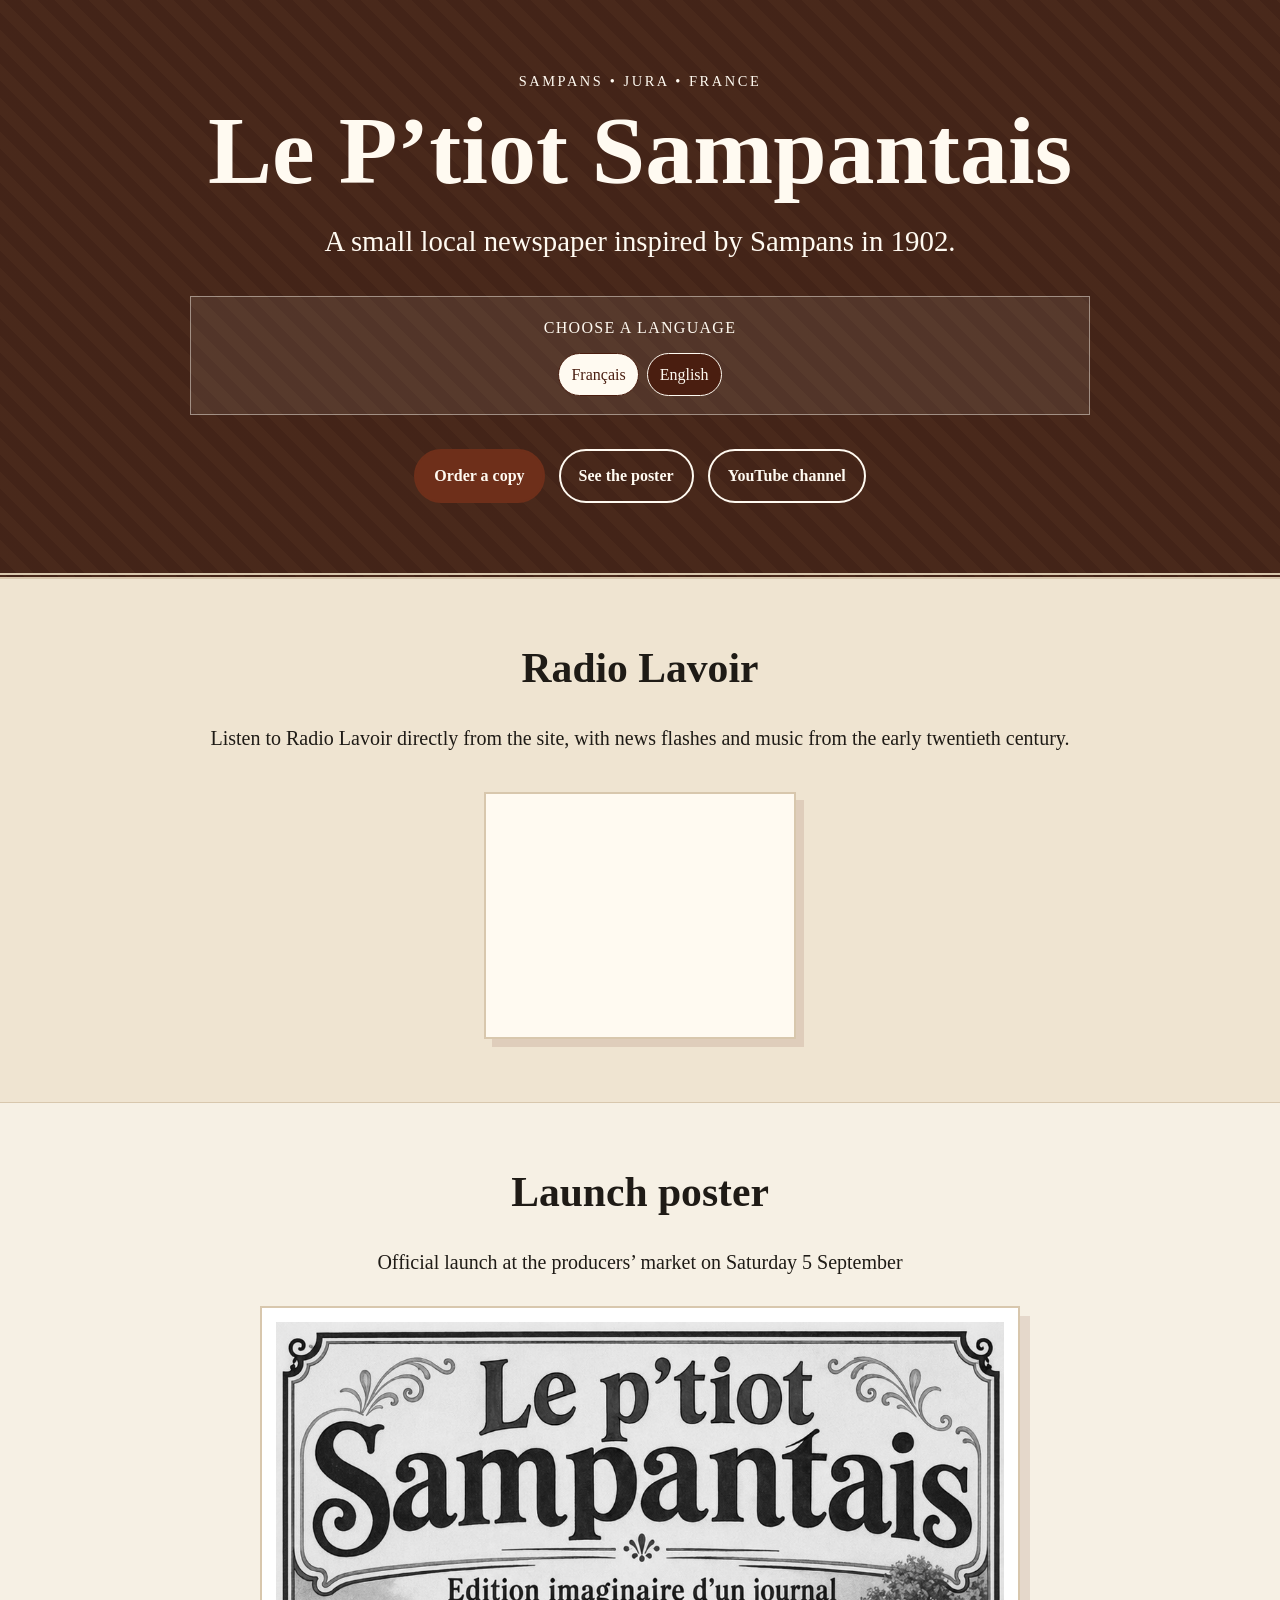
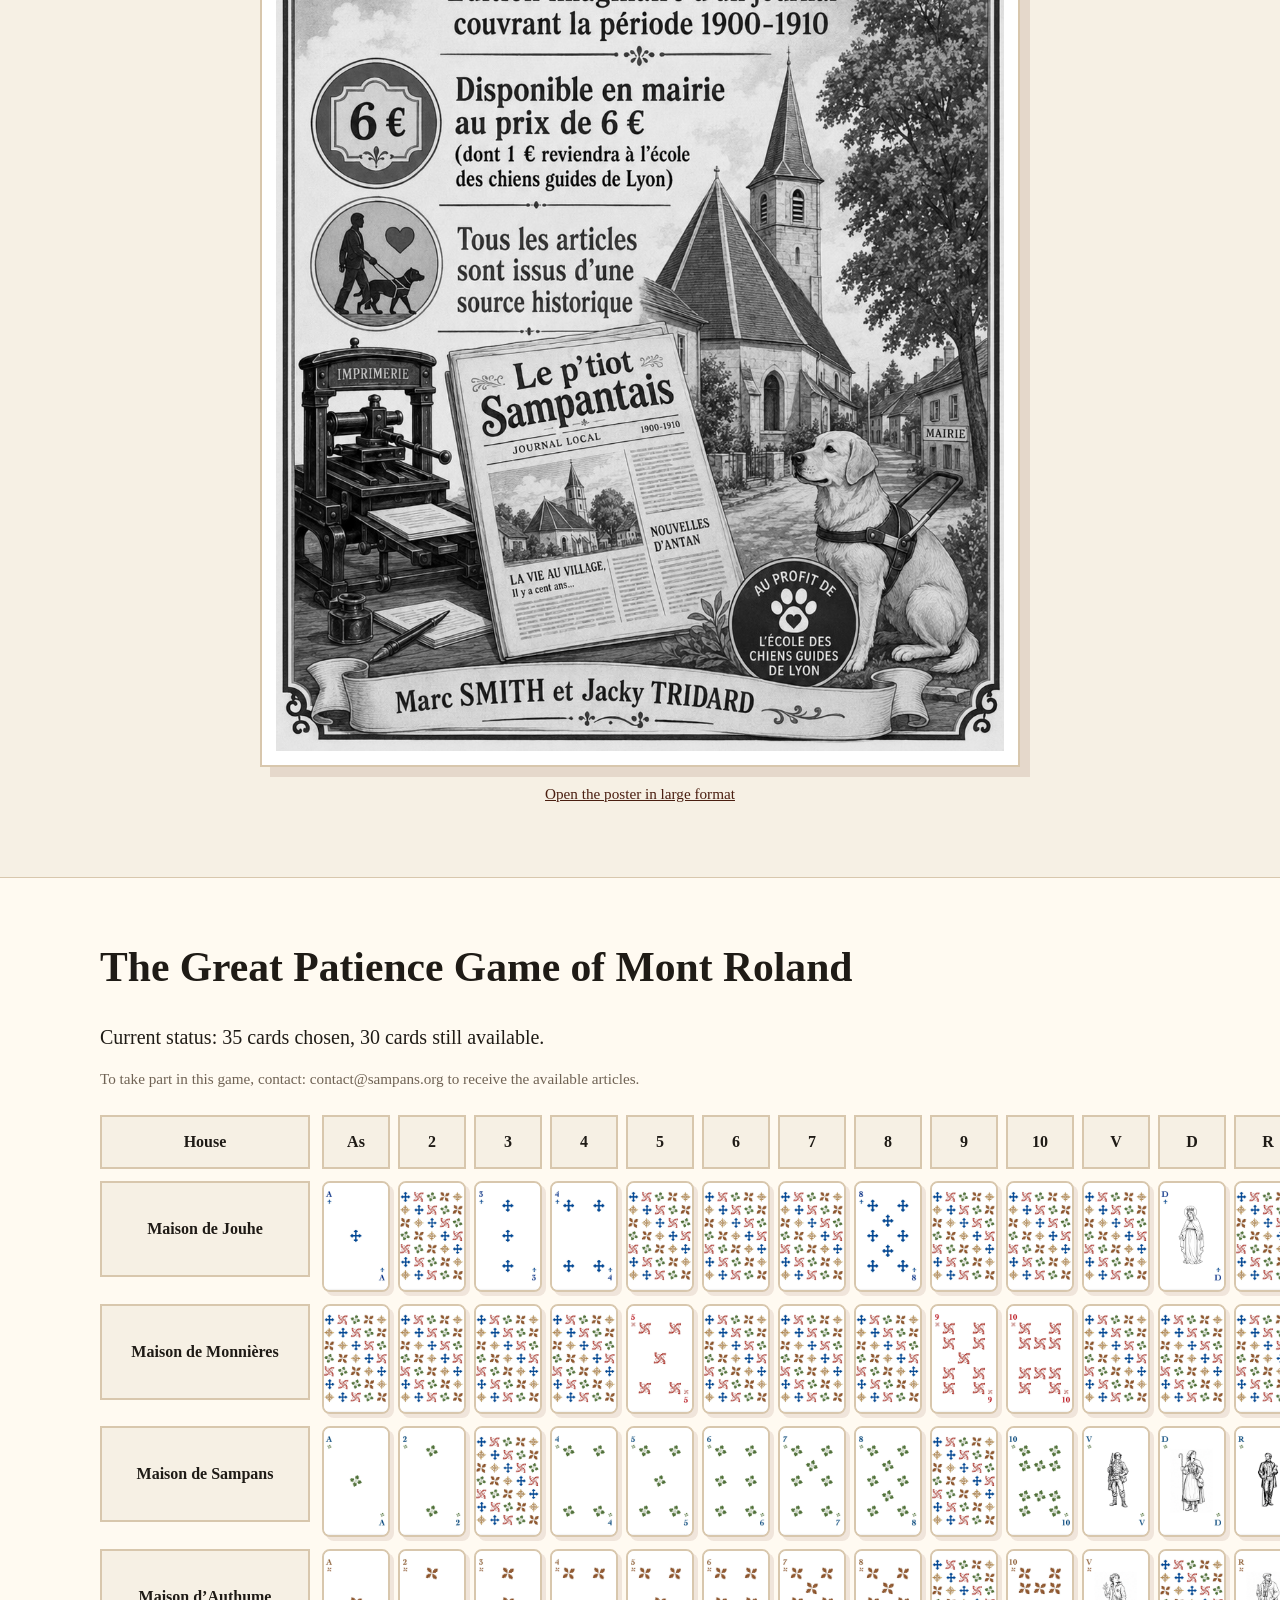
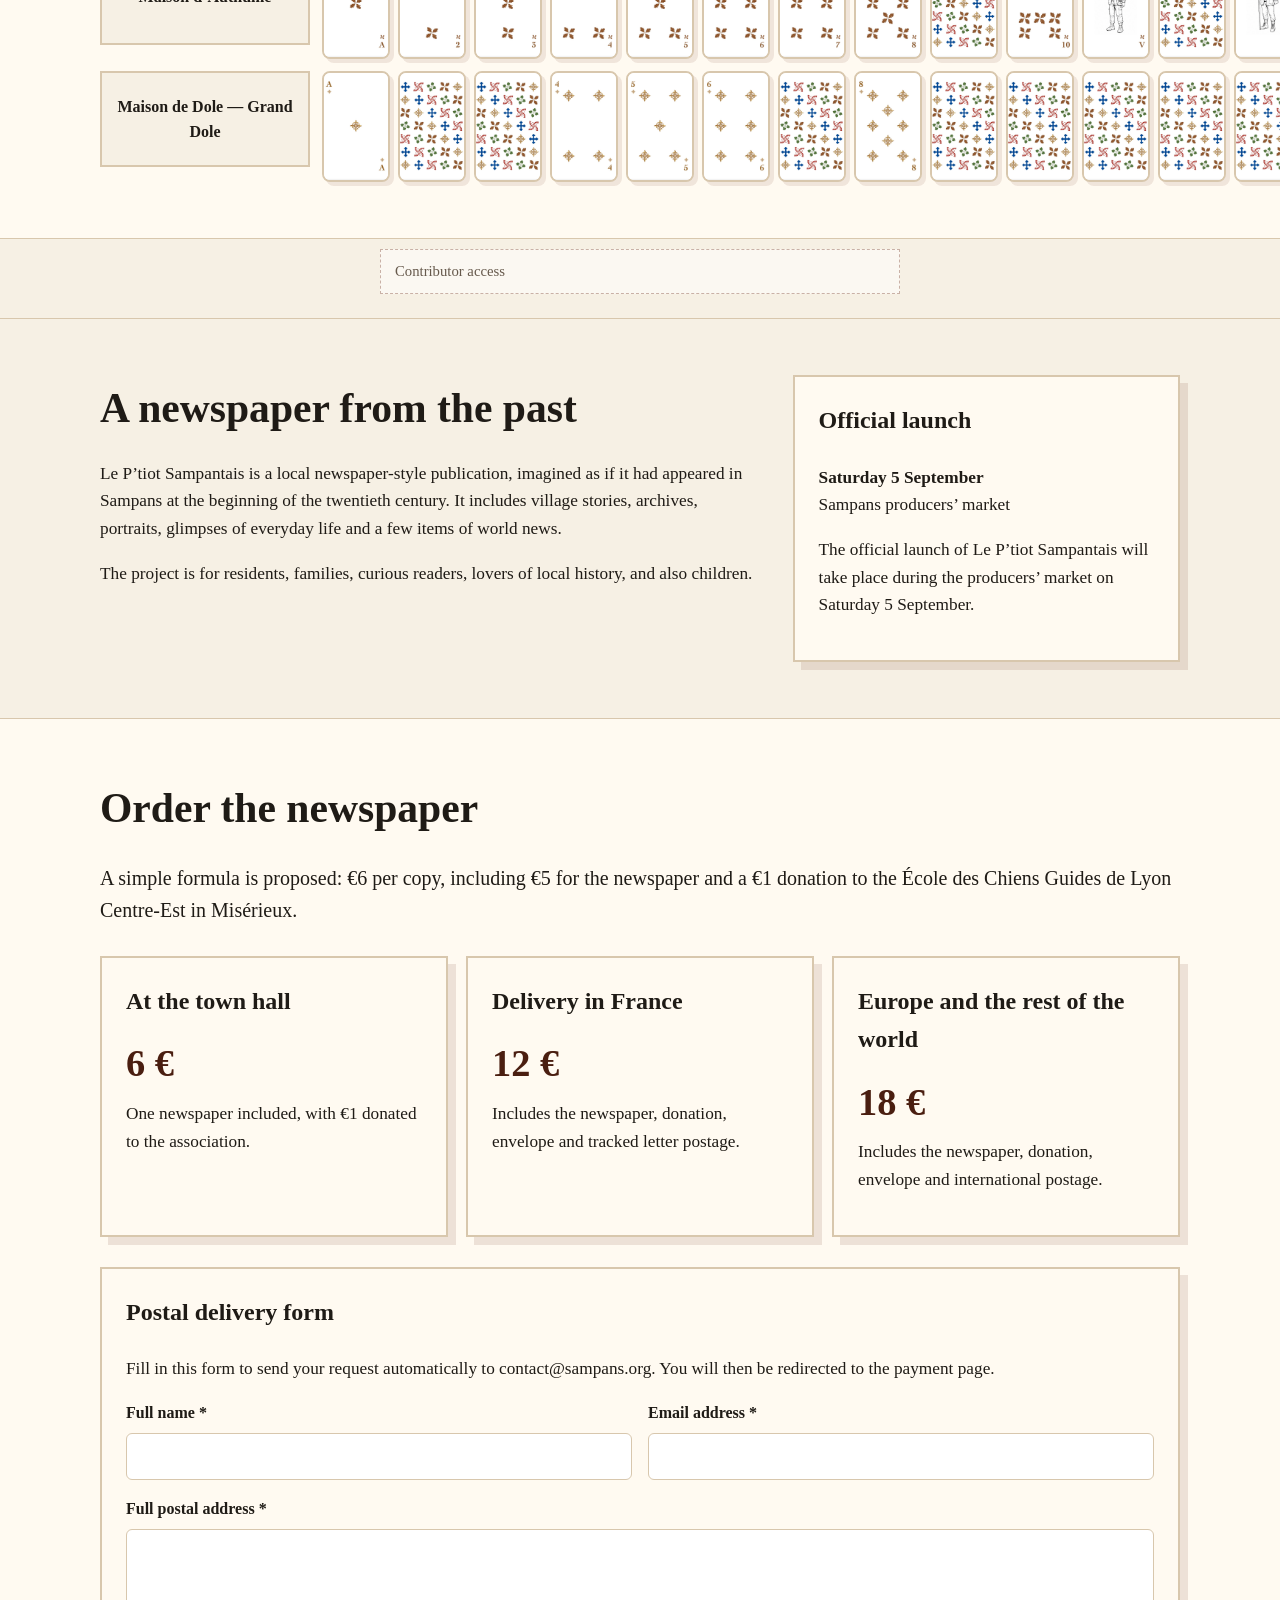
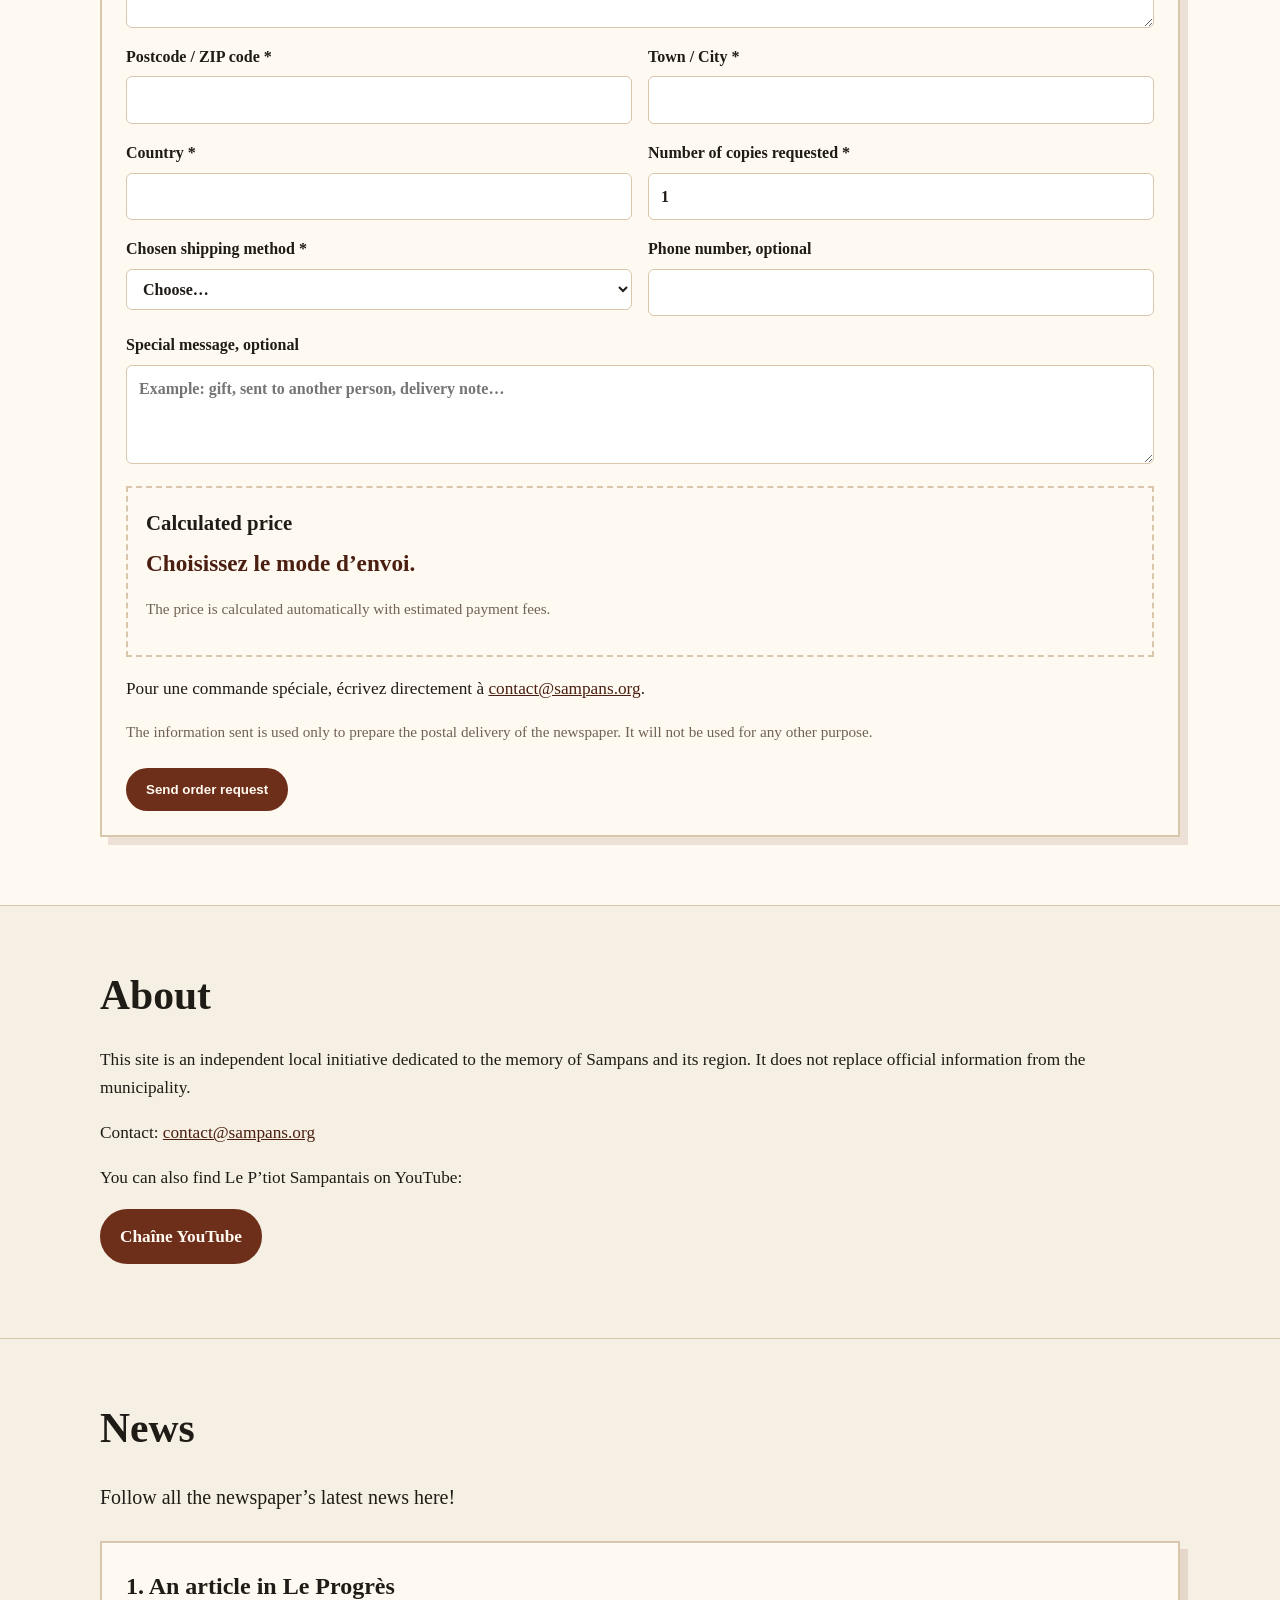
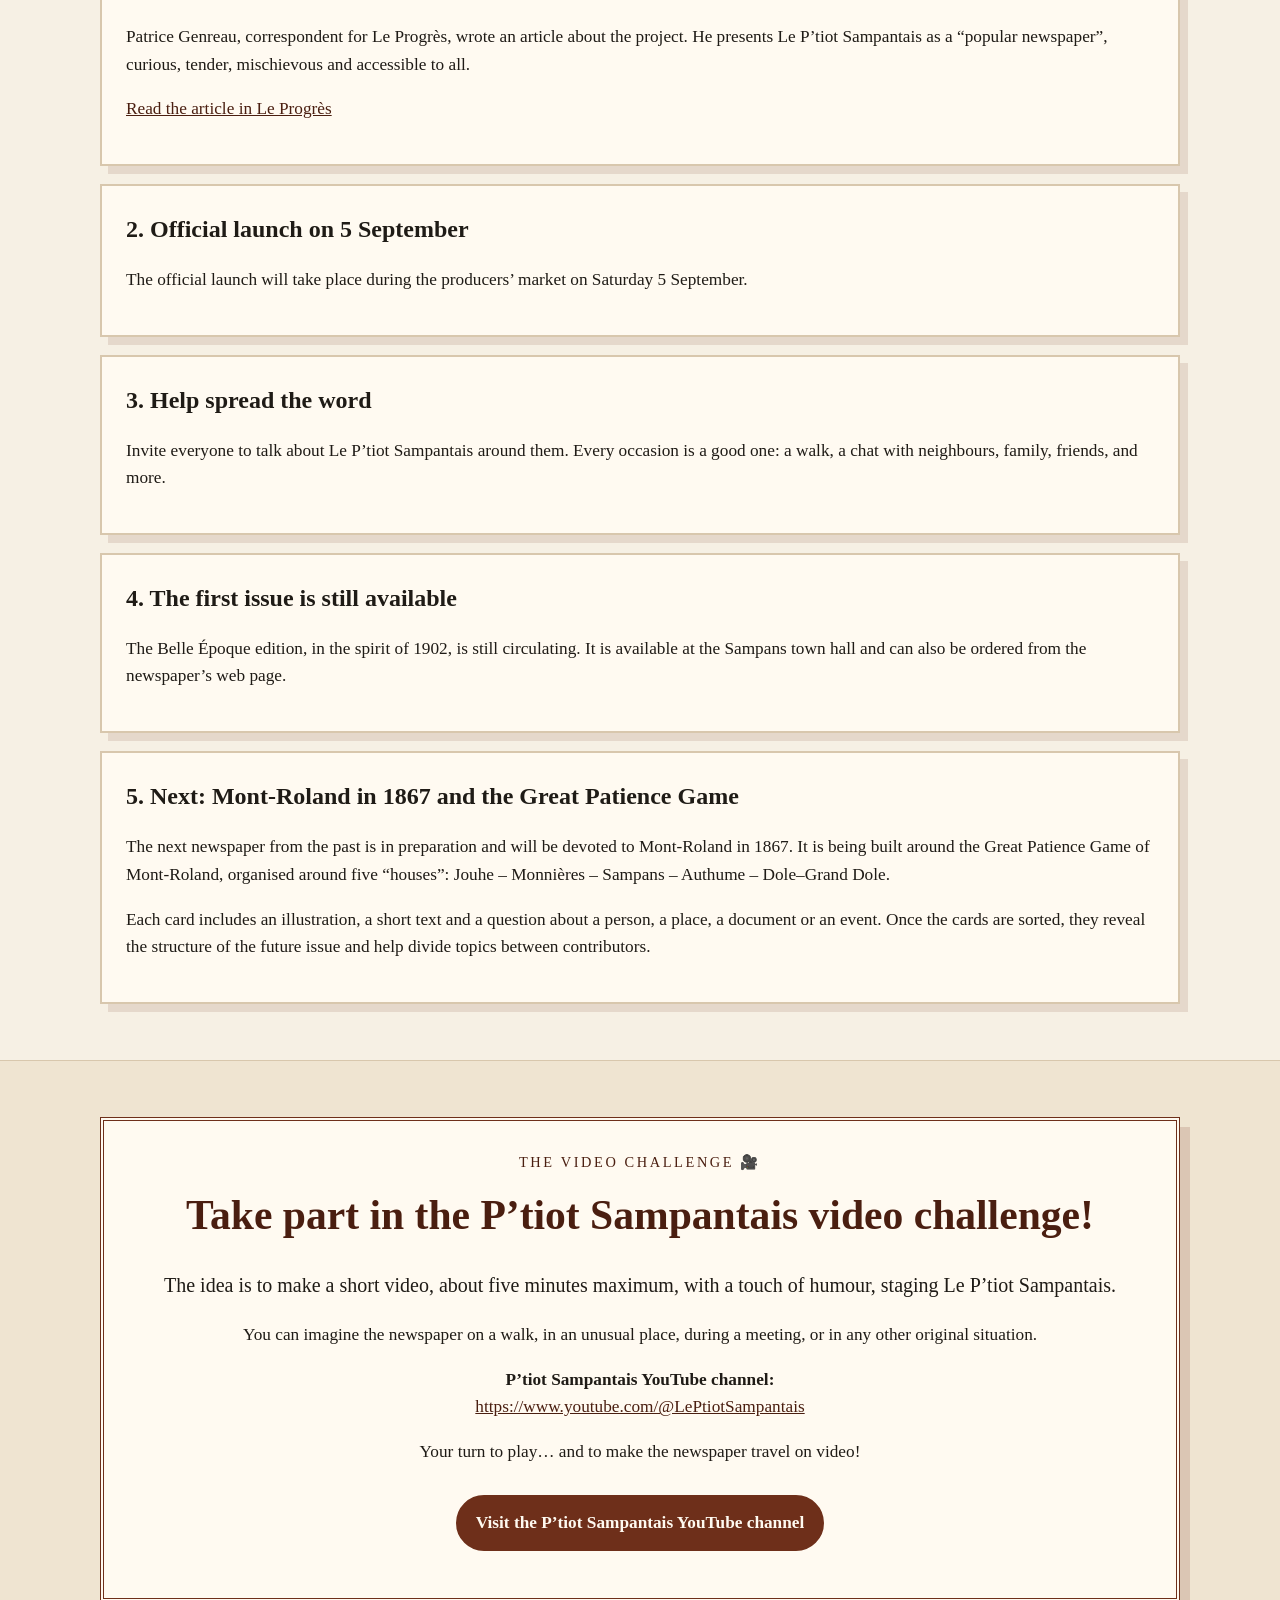
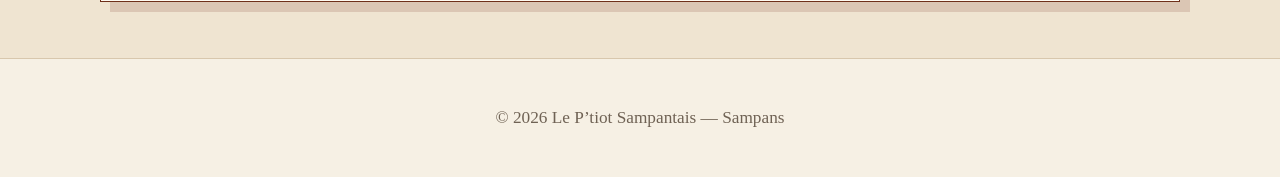
==== index.html @ b2b6b321 "Add files via upload" ====
<!doctype html>
<html lang="fr">
<head>
  <meta charset="utf-8">
  <meta name="viewport" content="width=device-width, initial-scale=1">
  <title>Le P’tiot Sampantais — Sampans</title>
  <meta name="description" content="Site multilingue pour présenter Le P’tiot Sampantais, journal local inspiré de Sampans en 1902.">
  <link rel="stylesheet" href="style.css">
  <!-- Privacy-friendly analytics by Plausible -->
  <script async src="https://plausible.io/js/pa-1O7EbTApC3vd435JIiavt.js"></script>
  <script>
    window.plausible=window.plausible||function(){(plausible.q=plausible.q||[]).push(arguments)},plausible.init=plausible.init||function(i){plausible.o=i||{}};
    plausible.init()
  </script>
</head>
<body>
  <header class="hero">
    <div class="container">
      <p class="kicker" data-i18n="kicker">Sampans • Jura • France</p>
      <h1>Le P’tiot Sampantais</h1>
      <p class="subtitle" data-i18n="subtitle">Un petit journal local, inspiré de Sampans en 1902.</p>

      <div class="language-panel" aria-label="Sélecteur de langue">
        <p data-i18n="languageIntro">Choisir une langue</p>
        <div class="language-buttons">
          <button class="language-button" type="button" data-lang="fr">Français</button>
          <button class="language-button" type="button" data-lang="en">English</button>
        </div>
      </div>

      <div class="buttons">
        <a class="button primary" href="#acheter" data-i18n="orderButton">Commander un exemplaire</a>
        <a class="button secondary" href="#affiche" data-i18n="posterButton">Voir l’affiche</a>
        <a class="button secondary" href="https://www.youtube.com/@LePtiotSampantais" target="_blank" rel="noopener" data-i18n="youtubeButton">Chaîne YouTube</a>
      </div>
    </div>
  </header>

  <main>
<section id="radio-lavoir" class="section radio-section">
      <div class="container">
        <h2 data-i18n="radioTitle">Radio Lavoir</h2>
        <p class="large" data-i18n="radioIntro">
          Écoutez Radio Lavoir, avec ses flashs d’information et ses musiques du début du XXe siècle.
        </p>
<div class="radio-player">
          <iframe frameborder="0" width="280" height="215" src="https://radiolavoir.airtime.pro/embed/player?stream=auto&title=Now%20Playing" title="Radio Lavoir — lecteur audio"></iframe>
        </div>
      </div>
    </section>
    <section id="affiche" class="section poster-section">
      <div class="container">
        <h2 data-i18n="posterTitle">Affiche du lancement</h2>
        <p class="large" data-i18n="posterText">Lancement officiel sur le marché des producteurs du samedi 5 septembre</p>
        <figure class="poster-frame">
          <img src="assets/affiche-lancement-journal.jpg" alt="Affiche de lancement du journal Le P’tiot Sampantais au marché des producteurs de Sampans, samedi 27 juin 2026 à partir de 9h00.">
        </figure>
        <p class="small"><a href="assets/affiche-lancement-journal-original.png" data-i18n="posterLarge">Ouvrir l’affiche en grand format</a></p>
      </div>
    </section>


    



    <section id="grand-jeu-patience" class="section patience-section">
      <div class="container">
        <h2 data-i18n="patienceTitle">Le Grand jeu de patience de Mont Roland</h2>
        <p class="large" data-i18n="patienceIntro">
          L’état du moment : 35 cartes choisies, 30 cartes à choisir.
        </p>
        <p class="small patience-note" data-i18n="patienceNote">
          Pour participer à ce jeu, contactez : contact@sampans.org pour recevoir les articles disponibles.
        </p>
<div class="patience-grid-wrapper">
          <div class="patience-header">
            <div class="house-label header-label" data-i18n="patienceHouseColumn">Maison</div>
            <div class="house-cards rank-row">
              <div class="rank-label">As</div><div class="rank-label">2</div><div class="rank-label">3</div><div class="rank-label">4</div><div class="rank-label">5</div><div class="rank-label">6</div><div class="rank-label">7</div><div class="rank-label">8</div><div class="rank-label">9</div><div class="rank-label">10</div><div class="rank-label">V</div><div class="rank-label">D</div><div class="rank-label">R</div>
            </div>
          </div>
          
        <div class="patience-row">
          <div class="house-label">Maison de Jouhe</div>
          <div class="house-cards">
            <button class="patience-card is-back" type="button"
                data-front="assets/cartes/MR-JEU-REC-JOU-00001.jpeg"
                data-back="assets/cartes/MR-JEU-VER-JOU-00001.jpeg"
                data-front-label="Recto — Maison de Jouhe — As"
                data-back-label="Verso — Maison de Jouhe — As"
                aria-pressed="false"
                aria-label="Maison de Jouhe As">
                <img src="assets/cartes/MR-JEU-VER-JOU-00001.jpeg" alt="Maison de Jouhe As" loading="lazy">
                <span class="missing-label">Maison de Jouhe<br>As<br>verso</span>
            </button><button class="patience-card is-back" type="button"
                data-front="assets/cartes/MR-JEU-REC-JOU-00002.jpeg"
                data-back="assets/cartes/MR-JEU-VER-JOU-00002.jpeg"
                data-front-label="Recto — Maison de Jouhe — 2"
                data-back-label="Verso — Maison de Jouhe — 2"
                aria-pressed="false"
                aria-label="Maison de Jouhe 2">
                <img src="assets/cartes/MR-JEU-VER-JOU-00002.jpeg" alt="Maison de Jouhe 2" loading="lazy">
                <span class="missing-label">Maison de Jouhe<br>2<br>verso</span>
            </button><button class="patience-card is-back" type="button"
                data-front="assets/cartes/MR-JEU-REC-JOU-00003.jpeg"
                data-back="assets/cartes/MR-JEU-VER-JOU-00003.jpeg"
                data-front-label="Recto — Maison de Jouhe — 3"
                data-back-label="Verso — Maison de Jouhe — 3"
                aria-pressed="false"
                aria-label="Maison de Jouhe 3">
                <img src="assets/cartes/MR-JEU-VER-JOU-00003.jpeg" alt="Maison de Jouhe 3" loading="lazy">
                <span class="missing-label">Maison de Jouhe<br>3<br>verso</span>
            </button><button class="patience-card is-back" type="button"
                data-front="assets/cartes/MR-JEU-REC-JOU-00004.jpeg"
                data-back="assets/cartes/MR-JEU-VER-JOU-00004.jpeg"
                data-front-label="Recto — Maison de Jouhe — 4"
                data-back-label="Verso — Maison de Jouhe — 4"
                aria-pressed="false"
                aria-label="Maison de Jouhe 4">
                <img src="assets/cartes/MR-JEU-VER-JOU-00004.jpeg" alt="Maison de Jouhe 4" loading="lazy">
                <span class="missing-label">Maison de Jouhe<br>4<br>verso</span>
            </button><button class="patience-card is-back" type="button"
                data-front="assets/cartes/MR-JEU-REC-JOU-00005.jpeg"
                data-back="assets/cartes/MR-JEU-VER-JOU-00005.jpeg"
                data-front-label="Recto — Maison de Jouhe — 5"
                data-back-label="Verso — Maison de Jouhe — 5"
                aria-pressed="false"
                aria-label="Maison de Jouhe 5">
                <img src="assets/cartes/MR-JEU-VER-JOU-00005.jpeg" alt="Maison de Jouhe 5" loading="lazy">
                <span class="missing-label">Maison de Jouhe<br>5<br>verso</span>
            </button><button class="patience-card is-back" type="button"
                data-front="assets/cartes/MR-JEU-REC-JOU-00006.jpeg"
                data-back="assets/cartes/MR-JEU-VER-JOU-00006.jpeg"
                data-front-label="Recto — Maison de Jouhe — 6"
                data-back-label="Verso — Maison de Jouhe — 6"
                aria-pressed="false"
                aria-label="Maison de Jouhe 6">
                <img src="assets/cartes/MR-JEU-VER-JOU-00006.jpeg" alt="Maison de Jouhe 6" loading="lazy">
                <span class="missing-label">Maison de Jouhe<br>6<br>verso</span>
            </button><button class="patience-card is-back" type="button"
                data-front="assets/cartes/MR-JEU-REC-JOU-00007.jpeg"
                data-back="assets/cartes/MR-JEU-VER-JOU-00007.jpeg"
                data-front-label="Recto — Maison de Jouhe — 7"
                data-back-label="Verso — Maison de Jouhe — 7"
                aria-pressed="false"
                aria-label="Maison de Jouhe 7">
                <img src="assets/cartes/MR-JEU-VER-JOU-00007.jpeg" alt="Maison de Jouhe 7" loading="lazy">
                <span class="missing-label">Maison de Jouhe<br>7<br>verso</span>
            </button><button class="patience-card is-back" type="button"
                data-front="assets/cartes/MR-JEU-REC-JOU-00008.jpeg"
                data-back="assets/cartes/MR-JEU-VER-JOU-00008.jpeg"
                data-front-label="Recto — Maison de Jouhe — 8"
                data-back-label="Verso — Maison de Jouhe — 8"
                aria-pressed="false"
                aria-label="Maison de Jouhe 8">
                <img src="assets/cartes/MR-JEU-VER-JOU-00008.jpeg" alt="Maison de Jouhe 8" loading="lazy">
                <span class="missing-label">Maison de Jouhe<br>8<br>verso</span>
            </button><button class="patience-card is-back" type="button"
                data-front="assets/cartes/MR-JEU-REC-JOU-00009.jpeg"
                data-back="assets/cartes/MR-JEU-VER-JOU-00009.jpeg"
                data-front-label="Recto — Maison de Jouhe — 9"
                data-back-label="Verso — Maison de Jouhe — 9"
                aria-pressed="false"
                aria-label="Maison de Jouhe 9">
                <img src="assets/cartes/MR-JEU-VER-JOU-00009.jpeg" alt="Maison de Jouhe 9" loading="lazy">
                <span class="missing-label">Maison de Jouhe<br>9<br>verso</span>
            </button><button class="patience-card is-back" type="button"
                data-front="assets/cartes/MR-JEU-REC-JOU-00010.jpeg"
                data-back="assets/cartes/MR-JEU-VER-JOU-00010.jpeg"
                data-front-label="Recto — Maison de Jouhe — 10"
                data-back-label="Verso — Maison de Jouhe — 10"
                aria-pressed="false"
                aria-label="Maison de Jouhe 10">
                <img src="assets/cartes/MR-JEU-VER-JOU-00010.jpeg" alt="Maison de Jouhe 10" loading="lazy">
                <span class="missing-label">Maison de Jouhe<br>10<br>verso</span>
            </button><button class="patience-card is-back" type="button"
                data-front="assets/cartes/MR-JEU-REC-JOU-00011.jpeg"
                data-back="assets/cartes/MR-JEU-VER-JOU-00011.jpeg"
                data-front-label="Recto — Maison de Jouhe — V"
                data-back-label="Verso — Maison de Jouhe — V"
                aria-pressed="false"
                aria-label="Maison de Jouhe V">
                <img src="assets/cartes/MR-JEU-VER-JOU-00011.jpeg" alt="Maison de Jouhe V" loading="lazy">
                <span class="missing-label">Maison de Jouhe<br>V<br>verso</span>
            </button><button class="patience-card is-back" type="button"
                data-front="assets/cartes/MR-JEU-REC-JOU-00012.jpeg"
                data-back="assets/cartes/MR-JEU-VER-JOU-00012.jpeg"
                data-front-label="Recto — Maison de Jouhe — D"
                data-back-label="Verso — Maison de Jouhe — D"
                aria-pressed="false"
                aria-label="Maison de Jouhe D">
                <img src="assets/cartes/MR-JEU-VER-JOU-00012.jpeg" alt="Maison de Jouhe D" loading="lazy">
                <span class="missing-label">Maison de Jouhe<br>D<br>verso</span>
            </button><button class="patience-card is-back" type="button"
                data-front="assets/cartes/MR-JEU-REC-JOU-00013.jpeg"
                data-back="assets/cartes/MR-JEU-VER-JOU-00013.jpeg"
                data-front-label="Recto — Maison de Jouhe — R"
                data-back-label="Verso — Maison de Jouhe — R"
                aria-pressed="false"
                aria-label="Maison de Jouhe R">
                <img src="assets/cartes/MR-JEU-VER-JOU-00013.jpeg" alt="Maison de Jouhe R" loading="lazy">
                <span class="missing-label">Maison de Jouhe<br>R<br>verso</span>
            </button>
          </div>
        </div>
    
        <div class="patience-row">
          <div class="house-label">Maison de Monnières</div>
          <div class="house-cards">
            <button class="patience-card is-back" type="button"
                data-front="assets/cartes/MR-JEU-REC-MON-00001.jpeg"
                data-back="assets/cartes/MR-JEU-VER-MON-00001.jpeg"
                data-front-label="Recto — Maison de Monnières — As"
                data-back-label="Verso — Maison de Monnières — As"
                aria-pressed="false"
                aria-label="Maison de Monnières As">
                <img src="assets/cartes/MR-JEU-VER-MON-00001.jpeg" alt="Maison de Monnières As" loading="lazy">
                <span class="missing-label">Maison de Monnières<br>As<br>verso</span>
            </button><button class="patience-card is-back" type="button"
                data-front="assets/cartes/MR-JEU-REC-MON-00002.jpeg"
                data-back="assets/cartes/MR-JEU-VER-MON-00002.jpeg"
                data-front-label="Recto — Maison de Monnières — 2"
                data-back-label="Verso — Maison de Monnières — 2"
                aria-pressed="false"
                aria-label="Maison de Monnières 2">
                <img src="assets/cartes/MR-JEU-VER-MON-00002.jpeg" alt="Maison de Monnières 2" loading="lazy">
                <span class="missing-label">Maison de Monnières<br>2<br>verso</span>
            </button><button class="patience-card is-back" type="button"
                data-front="assets/cartes/MR-JEU-REC-MON-00003.jpeg"
                data-back="assets/cartes/MR-JEU-VER-MON-00003.jpeg"
                data-front-label="Recto — Maison de Monnières — 3"
                data-back-label="Verso — Maison de Monnières — 3"
                aria-pressed="false"
                aria-label="Maison de Monnières 3">
                <img src="assets/cartes/MR-JEU-VER-MON-00003.jpeg" alt="Maison de Monnières 3" loading="lazy">
                <span class="missing-label">Maison de Monnières<br>3<br>verso</span>
            </button><button class="patience-card is-back" type="button"
                data-front="assets/cartes/MR-JEU-REC-MON-00004.jpeg"
                data-back="assets/cartes/MR-JEU-VER-MON-00004.jpeg"
                data-front-label="Recto — Maison de Monnières — 4"
                data-back-label="Verso — Maison de Monnières — 4"
                aria-pressed="false"
                aria-label="Maison de Monnières 4">
                <img src="assets/cartes/MR-JEU-VER-MON-00004.jpeg" alt="Maison de Monnières 4" loading="lazy">
                <span class="missing-label">Maison de Monnières<br>4<br>verso</span>
            </button><button class="patience-card is-back" type="button"
                data-front="assets/cartes/MR-JEU-REC-MON-00005.jpeg"
                data-back="assets/cartes/MR-JEU-VER-MON-00005.jpeg"
                data-front-label="Recto — Maison de Monnières — 5"
                data-back-label="Verso — Maison de Monnières — 5"
                aria-pressed="false"
                aria-label="Maison de Monnières 5">
                <img src="assets/cartes/MR-JEU-VER-MON-00005.jpeg" alt="Maison de Monnières 5" loading="lazy">
                <span class="missing-label">Maison de Monnières<br>5<br>verso</span>
            </button><button class="patience-card is-back" type="button"
                data-front="assets/cartes/MR-JEU-REC-MON-00006.jpeg"
                data-back="assets/cartes/MR-JEU-VER-MON-00006.jpeg"
                data-front-label="Recto — Maison de Monnières — 6"
                data-back-label="Verso — Maison de Monnières — 6"
                aria-pressed="false"
                aria-label="Maison de Monnières 6">
                <img src="assets/cartes/MR-JEU-VER-MON-00006.jpeg" alt="Maison de Monnières 6" loading="lazy">
                <span class="missing-label">Maison de Monnières<br>6<br>verso</span>
            </button><button class="patience-card is-back" type="button"
                data-front="assets/cartes/MR-JEU-REC-MON-00007.jpeg"
                data-back="assets/cartes/MR-JEU-VER-MON-00007.jpeg"
                data-front-label="Recto — Maison de Monnières — 7"
                data-back-label="Verso — Maison de Monnières — 7"
                aria-pressed="false"
                aria-label="Maison de Monnières 7">
                <img src="assets/cartes/MR-JEU-VER-MON-00007.jpeg" alt="Maison de Monnières 7" loading="lazy">
                <span class="missing-label">Maison de Monnières<br>7<br>verso</span>
            </button><button class="patience-card is-back" type="button"
                data-front="assets/cartes/MR-JEU-REC-MON-00008.jpeg"
                data-back="assets/cartes/MR-JEU-VER-MON-00008.jpeg"
                data-front-label="Recto — Maison de Monnières — 8"
                data-back-label="Verso — Maison de Monnières — 8"
                aria-pressed="false"
                aria-label="Maison de Monnières 8">
                <img src="assets/cartes/MR-JEU-VER-MON-00008.jpeg" alt="Maison de Monnières 8" loading="lazy">
                <span class="missing-label">Maison de Monnières<br>8<br>verso</span>
            </button><button class="patience-card is-back" type="button"
                data-front="assets/cartes/MR-JEU-REC-MON-00009.jpeg"
                data-back="assets/cartes/MR-JEU-VER-MON-00009.jpeg"
                data-front-label="Recto — Maison de Monnières — 9"
                data-back-label="Verso — Maison de Monnières — 9"
                aria-pressed="false"
                aria-label="Maison de Monnières 9">
                <img src="assets/cartes/MR-JEU-VER-MON-00009.jpeg" alt="Maison de Monnières 9" loading="lazy">
                <span class="missing-label">Maison de Monnières<br>9<br>verso</span>
            </button><button class="patience-card is-back" type="button"
                data-front="assets/cartes/MR-JEU-REC-MON-00010.jpeg"
                data-back="assets/cartes/MR-JEU-VER-MON-00010.jpeg"
                data-front-label="Recto — Maison de Monnières — 10"
                data-back-label="Verso — Maison de Monnières — 10"
                aria-pressed="false"
                aria-label="Maison de Monnières 10">
                <img src="assets/cartes/MR-JEU-VER-MON-00010.jpeg" alt="Maison de Monnières 10" loading="lazy">
                <span class="missing-label">Maison de Monnières<br>10<br>verso</span>
            </button><button class="patience-card is-back" type="button"
                data-front="assets/cartes/MR-JEU-REC-MON-00011.jpeg"
                data-back="assets/cartes/MR-JEU-VER-MON-00011.jpeg"
                data-front-label="Recto — Maison de Monnières — V"
                data-back-label="Verso — Maison de Monnières — V"
                aria-pressed="false"
                aria-label="Maison de Monnières V">
                <img src="assets/cartes/MR-JEU-VER-MON-00011.jpeg" alt="Maison de Monnières V" loading="lazy">
                <span class="missing-label">Maison de Monnières<br>V<br>verso</span>
            </button><button class="patience-card is-back" type="button"
                data-front="assets/cartes/MR-JEU-REC-MON-00012.jpeg"
                data-back="assets/cartes/MR-JEU-VER-MON-00012.jpeg"
                data-front-label="Recto — Maison de Monnières — D"
                data-back-label="Verso — Maison de Monnières — D"
                aria-pressed="false"
                aria-label="Maison de Monnières D">
                <img src="assets/cartes/MR-JEU-VER-MON-00012.jpeg" alt="Maison de Monnières D" loading="lazy">
                <span class="missing-label">Maison de Monnières<br>D<br>verso</span>
            </button><button class="patience-card is-back" type="button"
                data-front="assets/cartes/MR-JEU-REC-MON-00013.jpeg"
                data-back="assets/cartes/MR-JEU-VER-MON-00013.jpeg"
                data-front-label="Recto — Maison de Monnières — R"
                data-back-label="Verso — Maison de Monnières — R"
                aria-pressed="false"
                aria-label="Maison de Monnières R">
                <img src="assets/cartes/MR-JEU-VER-MON-00013.jpeg" alt="Maison de Monnières R" loading="lazy">
                <span class="missing-label">Maison de Monnières<br>R<br>verso</span>
            </button>
          </div>
        </div>
    
        <div class="patience-row">
          <div class="house-label">Maison de Sampans</div>
          <div class="house-cards">
            <button class="patience-card is-back" type="button"
                data-front="assets/cartes/MR-JEU-REC-SAM-00001.jpeg"
                data-back="assets/cartes/MR-JEU-VER-SAM-00001.jpeg"
                data-front-label="Recto — Maison de Sampans — As"
                data-back-label="Verso — Maison de Sampans — As"
                aria-pressed="false"
                aria-label="Maison de Sampans As">
                <img src="assets/cartes/MR-JEU-VER-SAM-00001.jpeg" alt="Maison de Sampans As" loading="lazy">
                <span class="missing-label">Maison de Sampans<br>As<br>verso</span>
            </button><button class="patience-card is-back" type="button"
                data-front="assets/cartes/MR-JEU-REC-SAM-00002.jpeg"
                data-back="assets/cartes/MR-JEU-VER-SAM-00002.jpeg"
                data-front-label="Recto — Maison de Sampans — 2"
                data-back-label="Verso — Maison de Sampans — 2"
                aria-pressed="false"
                aria-label="Maison de Sampans 2">
                <img src="assets/cartes/MR-JEU-VER-SAM-00002.jpeg" alt="Maison de Sampans 2" loading="lazy">
                <span class="missing-label">Maison de Sampans<br>2<br>verso</span>
            </button><button class="patience-card is-back" type="button"
                data-front="assets/cartes/MR-JEU-REC-SAM-00003.jpeg"
                data-back="assets/cartes/MR-JEU-VER-SAM-00003.jpeg"
                data-front-label="Recto — Maison de Sampans — 3"
                data-back-label="Verso — Maison de Sampans — 3"
                aria-pressed="false"
                aria-label="Maison de Sampans 3">
                <img src="assets/cartes/MR-JEU-VER-SAM-00003.jpeg" alt="Maison de Sampans 3" loading="lazy">
                <span class="missing-label">Maison de Sampans<br>3<br>verso</span>
            </button><button class="patience-card is-back" type="button"
                data-front="assets/cartes/MR-JEU-REC-SAM-00004.jpeg"
                data-back="assets/cartes/MR-JEU-VER-SAM-00004.jpeg"
                data-front-label="Recto — Maison de Sampans — 4"
                data-back-label="Verso — Maison de Sampans — 4"
                aria-pressed="false"
                aria-label="Maison de Sampans 4">
                <img src="assets/cartes/MR-JEU-VER-SAM-00004.jpeg" alt="Maison de Sampans 4" loading="lazy">
                <span class="missing-label">Maison de Sampans<br>4<br>verso</span>
            </button><button class="patience-card is-back" type="button"
                data-front="assets/cartes/MR-JEU-REC-SAM-00005.jpeg"
                data-back="assets/cartes/MR-JEU-VER-SAM-00005.jpeg"
                data-front-label="Recto — Maison de Sampans — 5"
                data-back-label="Verso — Maison de Sampans — 5"
                aria-pressed="false"
                aria-label="Maison de Sampans 5">
                <img src="assets/cartes/MR-JEU-VER-SAM-00005.jpeg" alt="Maison de Sampans 5" loading="lazy">
                <span class="missing-label">Maison de Sampans<br>5<br>verso</span>
            </button><button class="patience-card is-back" type="button"
                data-front="assets/cartes/MR-JEU-REC-SAM-00006.jpeg"
                data-back="assets/cartes/MR-JEU-VER-SAM-00006.jpeg"
                data-front-label="Recto — Maison de Sampans — 6"
                data-back-label="Verso — Maison de Sampans — 6"
                aria-pressed="false"
                aria-label="Maison de Sampans 6">
                <img src="assets/cartes/MR-JEU-VER-SAM-00006.jpeg" alt="Maison de Sampans 6" loading="lazy">
                <span class="missing-label">Maison de Sampans<br>6<br>verso</span>
            </button><button class="patience-card is-back" type="button"
                data-front="assets/cartes/MR-JEU-REC-SAM-00007.jpeg"
                data-back="assets/cartes/MR-JEU-VER-SAM-00007.jpeg"
                data-front-label="Recto — Maison de Sampans — 7"
                data-back-label="Verso — Maison de Sampans — 7"
                aria-pressed="false"
                aria-label="Maison de Sampans 7">
                <img src="assets/cartes/MR-JEU-VER-SAM-00007.jpeg" alt="Maison de Sampans 7" loading="lazy">
                <span class="missing-label">Maison de Sampans<br>7<br>verso</span>
            </button><button class="patience-card is-back" type="button"
                data-front="assets/cartes/MR-JEU-REC-SAM-00008.jpeg"
                data-back="assets/cartes/MR-JEU-VER-SAM-00008.jpeg"
                data-front-label="Recto — Maison de Sampans — 8"
                data-back-label="Verso — Maison de Sampans — 8"
                aria-pressed="false"
                aria-label="Maison de Sampans 8">
                <img src="assets/cartes/MR-JEU-VER-SAM-00008.jpeg" alt="Maison de Sampans 8" loading="lazy">
                <span class="missing-label">Maison de Sampans<br>8<br>verso</span>
            </button><button class="patience-card is-back" type="button"
                data-front="assets/cartes/MR-JEU-REC-SAM-00009.jpeg"
                data-back="assets/cartes/MR-JEU-VER-SAM-00009.jpeg"
                data-front-label="Recto — Maison de Sampans — 9"
                data-back-label="Verso — Maison de Sampans — 9"
                aria-pressed="false"
                aria-label="Maison de Sampans 9">
                <img src="assets/cartes/MR-JEU-VER-SAM-00009.jpeg" alt="Maison de Sampans 9" loading="lazy">
                <span class="missing-label">Maison de Sampans<br>9<br>verso</span>
            </button><button class="patience-card is-back" type="button"
                data-front="assets/cartes/MR-JEU-REC-SAM-00010.jpeg"
                data-back="assets/cartes/MR-JEU-VER-SAM-00010.jpeg"
                data-front-label="Recto — Maison de Sampans — 10"
                data-back-label="Verso — Maison de Sampans — 10"
                aria-pressed="false"
                aria-label="Maison de Sampans 10">
                <img src="assets/cartes/MR-JEU-VER-SAM-00010.jpeg" alt="Maison de Sampans 10" loading="lazy">
                <span class="missing-label">Maison de Sampans<br>10<br>verso</span>
            </button><button class="patience-card is-back" type="button"
                data-front="assets/cartes/MR-JEU-REC-SAM-00011.jpeg"
                data-back="assets/cartes/MR-JEU-VER-SAM-00011.jpeg"
                data-front-label="Recto — Maison de Sampans — V"
                data-back-label="Verso — Maison de Sampans — V"
                aria-pressed="false"
                aria-label="Maison de Sampans V">
                <img src="assets/cartes/MR-JEU-VER-SAM-00011.jpeg" alt="Maison de Sampans V" loading="lazy">
                <span class="missing-label">Maison de Sampans<br>V<br>verso</span>
            </button><button class="patience-card is-back" type="button"
                data-front="assets/cartes/MR-JEU-REC-SAM-00012.jpeg"
                data-back="assets/cartes/MR-JEU-VER-SAM-00012.jpeg"
                data-front-label="Recto — Maison de Sampans — D"
                data-back-label="Verso — Maison de Sampans — D"
                aria-pressed="false"
                aria-label="Maison de Sampans D">
                <img src="assets/cartes/MR-JEU-VER-SAM-00012.jpeg" alt="Maison de Sampans D" loading="lazy">
                <span class="missing-label">Maison de Sampans<br>D<br>verso</span>
            </button><button class="patience-card is-back" type="button"
                data-front="assets/cartes/MR-JEU-REC-SAM-00013.jpeg"
                data-back="assets/cartes/MR-JEU-VER-SAM-00013.jpeg"
                data-front-label="Recto — Maison de Sampans — R"
                data-back-label="Verso — Maison de Sampans — R"
                aria-pressed="false"
                aria-label="Maison de Sampans R">
                <img src="assets/cartes/MR-JEU-VER-SAM-00013.jpeg" alt="Maison de Sampans R" loading="lazy">
                <span class="missing-label">Maison de Sampans<br>R<br>verso</span>
            </button>
          </div>
        </div>
    
        <div class="patience-row">
          <div class="house-label">Maison d’Authume</div>
          <div class="house-cards">
            <button class="patience-card is-back" type="button"
                data-front="assets/cartes/MR-JEU-REC-AUT-00001.jpeg"
                data-back="assets/cartes/MR-JEU-VER-AUT-00001.jpeg"
                data-front-label="Recto — Maison d’Authume — As"
                data-back-label="Verso — Maison d’Authume — As"
                aria-pressed="false"
                aria-label="Maison d’Authume As">
                <img src="assets/cartes/MR-JEU-VER-AUT-00001.jpeg" alt="Maison d’Authume As" loading="lazy">
                <span class="missing-label">Maison d’Authume<br>As<br>verso</span>
            </button><button class="patience-card is-back" type="button"
                data-front="assets/cartes/MR-JEU-REC-AUT-00002.jpeg"
                data-back="assets/cartes/MR-JEU-VER-AUT-00002.jpeg"
                data-front-label="Recto — Maison d’Authume — 2"
                data-back-label="Verso — Maison d’Authume — 2"
                aria-pressed="false"
                aria-label="Maison d’Authume 2">
                <img src="assets/cartes/MR-JEU-VER-AUT-00002.jpeg" alt="Maison d’Authume 2" loading="lazy">
                <span class="missing-label">Maison d’Authume<br>2<br>verso</span>
            </button><button class="patience-card is-back" type="button"
                data-front="assets/cartes/MR-JEU-REC-AUT-00003.jpeg"
                data-back="assets/cartes/MR-JEU-VER-AUT-00003.jpeg"
                data-front-label="Recto — Maison d’Authume — 3"
                data-back-label="Verso — Maison d’Authume — 3"
                aria-pressed="false"
                aria-label="Maison d’Authume 3">
                <img src="assets/cartes/MR-JEU-VER-AUT-00003.jpeg" alt="Maison d’Authume 3" loading="lazy">
                <span class="missing-label">Maison d’Authume<br>3<br>verso</span>
            </button><button class="patience-card is-back" type="button"
                data-front="assets/cartes/MR-JEU-REC-AUT-00004.jpeg"
                data-back="assets/cartes/MR-JEU-VER-AUT-00004.jpeg"
                data-front-label="Recto — Maison d’Authume — 4"
                data-back-label="Verso — Maison d’Authume — 4"
                aria-pressed="false"
                aria-label="Maison d’Authume 4">
                <img src="assets/cartes/MR-JEU-VER-AUT-00004.jpeg" alt="Maison d’Authume 4" loading="lazy">
                <span class="missing-label">Maison d’Authume<br>4<br>verso</span>
            </button><button class="patience-card is-back" type="button"
                data-front="assets/cartes/MR-JEU-REC-AUT-00005.jpeg"
                data-back="assets/cartes/MR-JEU-VER-AUT-00005.jpeg"
                data-front-label="Recto — Maison d’Authume — 5"
                data-back-label="Verso — Maison d’Authume — 5"
                aria-pressed="false"
                aria-label="Maison d’Authume 5">
                <img src="assets/cartes/MR-JEU-VER-AUT-00005.jpeg" alt="Maison d’Authume 5" loading="lazy">
                <span class="missing-label">Maison d’Authume<br>5<br>verso</span>
            </button><button class="patience-card is-back" type="button"
                data-front="assets/cartes/MR-JEU-REC-AUT-00006.jpeg"
                data-back="assets/cartes/MR-JEU-VER-AUT-00006.jpeg"
                data-front-label="Recto — Maison d’Authume — 6"
                data-back-label="Verso — Maison d’Authume — 6"
                aria-pressed="false"
                aria-label="Maison d’Authume 6">
                <img src="assets/cartes/MR-JEU-VER-AUT-00006.jpeg" alt="Maison d’Authume 6" loading="lazy">
                <span class="missing-label">Maison d’Authume<br>6<br>verso</span>
            </button><button class="patience-card is-back" type="button"
                data-front="assets/cartes/MR-JEU-REC-AUT-00007.jpeg"
                data-back="assets/cartes/MR-JEU-VER-AUT-00007.jpeg"
                data-front-label="Recto — Maison d’Authume — 7"
                data-back-label="Verso — Maison d’Authume — 7"
                aria-pressed="false"
                aria-label="Maison d’Authume 7">
                <img src="assets/cartes/MR-JEU-VER-AUT-00007.jpeg" alt="Maison d’Authume 7" loading="lazy">
                <span class="missing-label">Maison d’Authume<br>7<br>verso</span>
            </button><button class="patience-card is-front" type="button"
                data-front="assets/cartes/MR-JEU-REC-AUT-00008.jpeg"
                data-back="assets/cartes/MR-JEU-VER-AUT-00008.jpeg"
                data-front-label="Recto — Maison d’Authume — 8"
                data-back-label="Verso — Maison d’Authume — 8"
                aria-pressed="true"
                aria-label="Maison d’Authume 8">
                <img src="assets/cartes/MR-JEU-REC-AUT-00008.jpeg" alt="Maison d’Authume 8" loading="lazy">
                <span class="missing-label">Maison d’Authume<br>8<br>recto</span>
            </button><button class="patience-card is-back" type="button"
                data-front="assets/cartes/MR-JEU-REC-AUT-00009.jpeg"
                data-back="assets/cartes/MR-JEU-VER-AUT-00009.jpeg"
                data-front-label="Recto — Maison d’Authume — 9"
                data-back-label="Verso — Maison d’Authume — 9"
                aria-pressed="false"
                aria-label="Maison d’Authume 9">
                <img src="assets/cartes/MR-JEU-VER-AUT-00009.jpeg" alt="Maison d’Authume 9" loading="lazy">
                <span class="missing-label">Maison d’Authume<br>9<br>verso</span>
            </button><button class="patience-card is-back" type="button"
                data-front="assets/cartes/MR-JEU-REC-AUT-00010.jpeg"
                data-back="assets/cartes/MR-JEU-VER-AUT-00010.jpeg"
                data-front-label="Recto — Maison d’Authume — 10"
                data-back-label="Verso — Maison d’Authume — 10"
                aria-pressed="false"
                aria-label="Maison d’Authume 10">
                <img src="assets/cartes/MR-JEU-VER-AUT-00010.jpeg" alt="Maison d’Authume 10" loading="lazy">
                <span class="missing-label">Maison d’Authume<br>10<br>verso</span>
            </button><button class="patience-card is-back" type="button"
                data-front="assets/cartes/MR-JEU-REC-AUT-00011.jpeg"
                data-back="assets/cartes/MR-JEU-VER-AUT-00011.jpeg"
                data-front-label="Recto — Maison d’Authume — V"
                data-back-label="Verso — Maison d’Authume — V"
                aria-pressed="false"
                aria-label="Maison d’Authume V">
                <img src="assets/cartes/MR-JEU-VER-AUT-00011.jpeg" alt="Maison d’Authume V" loading="lazy">
                <span class="missing-label">Maison d’Authume<br>V<br>verso</span>
            </button><button class="patience-card is-back" type="button"
                data-front="assets/cartes/MR-JEU-REC-AUT-00012.jpeg"
                data-back="assets/cartes/MR-JEU-VER-AUT-00012.jpeg"
                data-front-label="Recto — Maison d’Authume — D"
                data-back-label="Verso — Maison d’Authume — D"
                aria-pressed="false"
                aria-label="Maison d’Authume D">
                <img src="assets/cartes/MR-JEU-VER-AUT-00012.jpeg" alt="Maison d’Authume D" loading="lazy">
                <span class="missing-label">Maison d’Authume<br>D<br>verso</span>
            </button><button class="patience-card is-back" type="button"
                data-front="assets/cartes/MR-JEU-REC-AUT-00013.jpeg"
                data-back="assets/cartes/MR-JEU-VER-AUT-00013.jpeg"
                data-front-label="Recto — Maison d’Authume — R"
                data-back-label="Verso — Maison d’Authume — R"
                aria-pressed="false"
                aria-label="Maison d’Authume R">
                <img src="assets/cartes/MR-JEU-VER-AUT-00013.jpeg" alt="Maison d’Authume R" loading="lazy">
                <span class="missing-label">Maison d’Authume<br>R<br>verso</span>
            </button>
          </div>
        </div>
    
        <div class="patience-row">
          <div class="house-label">Maison de Dole — Grand Dole</div>
          <div class="house-cards">
            <button class="patience-card is-back" type="button"
                data-front="assets/cartes/MR-JEU-REC-DOL-00001.jpeg"
                data-back="assets/cartes/MR-JEU-VER-DOL-00001.jpeg"
                data-front-label="Recto — Maison de Dole — Grand Dole — As"
                data-back-label="Verso — Maison de Dole — Grand Dole — As"
                aria-pressed="false"
                aria-label="Maison de Dole — Grand Dole As">
                <img src="assets/cartes/MR-JEU-VER-DOL-00001.jpeg" alt="Maison de Dole — Grand Dole As" loading="lazy">
                <span class="missing-label">Maison de Dole — Grand Dole<br>As<br>verso</span>
            </button><button class="patience-card is-back" type="button"
                data-front="assets/cartes/MR-JEU-REC-DOL-00002.jpeg"
                data-back="assets/cartes/MR-JEU-VER-DOL-00002.jpeg"
                data-front-label="Recto — Maison de Dole — Grand Dole — 2"
                data-back-label="Verso — Maison de Dole — Grand Dole — 2"
                aria-pressed="false"
                aria-label="Maison de Dole — Grand Dole 2">
                <img src="assets/cartes/MR-JEU-VER-DOL-00002.jpeg" alt="Maison de Dole — Grand Dole 2" loading="lazy">
                <span class="missing-label">Maison de Dole — Grand Dole<br>2<br>verso</span>
            </button><button class="patience-card is-back" type="button"
                data-front="assets/cartes/MR-JEU-REC-DOL-00003.jpeg"
                data-back="assets/cartes/MR-JEU-VER-DOL-00003.jpeg"
                data-front-label="Recto — Maison de Dole — Grand Dole — 3"
                data-back-label="Verso — Maison de Dole — Grand Dole — 3"
                aria-pressed="false"
                aria-label="Maison de Dole — Grand Dole 3">
                <img src="assets/cartes/MR-JEU-VER-DOL-00003.jpeg" alt="Maison de Dole — Grand Dole 3" loading="lazy">
                <span class="missing-label">Maison de Dole — Grand Dole<br>3<br>verso</span>
            </button><button class="patience-card is-back" type="button"
                data-front="assets/cartes/MR-JEU-REC-DOL-00004.jpeg"
                data-back="assets/cartes/MR-JEU-VER-DOL-00004.jpeg"
                data-front-label="Recto — Maison de Dole — Grand Dole — 4"
                data-back-label="Verso — Maison de Dole — Grand Dole — 4"
                aria-pressed="false"
                aria-label="Maison de Dole — Grand Dole 4">
                <img src="assets/cartes/MR-JEU-VER-DOL-00004.jpeg" alt="Maison de Dole — Grand Dole 4" loading="lazy">
                <span class="missing-label">Maison de Dole — Grand Dole<br>4<br>verso</span>
            </button><button class="patience-card is-back" type="button"
                data-front="assets/cartes/MR-JEU-REC-DOL-00005.jpeg"
                data-back="assets/cartes/MR-JEU-VER-DOL-00005.jpeg"
                data-front-label="Recto — Maison de Dole — Grand Dole — 5"
                data-back-label="Verso — Maison de Dole — Grand Dole — 5"
                aria-pressed="false"
                aria-label="Maison de Dole — Grand Dole 5">
                <img src="assets/cartes/MR-JEU-VER-DOL-00005.jpeg" alt="Maison de Dole — Grand Dole 5" loading="lazy">
                <span class="missing-label">Maison de Dole — Grand Dole<br>5<br>verso</span>
            </button><button class="patience-card is-back" type="button"
                data-front="assets/cartes/MR-JEU-REC-DOL-00006.jpeg"
                data-back="assets/cartes/MR-JEU-VER-DOL-00006.jpeg"
                data-front-label="Recto — Maison de Dole — Grand Dole — 6"
                data-back-label="Verso — Maison de Dole — Grand Dole — 6"
                aria-pressed="false"
                aria-label="Maison de Dole — Grand Dole 6">
                <img src="assets/cartes/MR-JEU-VER-DOL-00006.jpeg" alt="Maison de Dole — Grand Dole 6" loading="lazy">
                <span class="missing-label">Maison de Dole — Grand Dole<br>6<br>verso</span>
            </button><button class="patience-card is-back" type="button"
                data-front="assets/cartes/MR-JEU-REC-DOL-00007.jpeg"
                data-back="assets/cartes/MR-JEU-VER-DOL-00007.jpeg"
                data-front-label="Recto — Maison de Dole — Grand Dole — 7"
                data-back-label="Verso — Maison de Dole — Grand Dole — 7"
                aria-pressed="false"
                aria-label="Maison de Dole — Grand Dole 7">
                <img src="assets/cartes/MR-JEU-VER-DOL-00007.jpeg" alt="Maison de Dole — Grand Dole 7" loading="lazy">
                <span class="missing-label">Maison de Dole — Grand Dole<br>7<br>verso</span>
            </button><button class="patience-card is-back" type="button"
                data-front="assets/cartes/MR-JEU-REC-DOL-00008.jpeg"
                data-back="assets/cartes/MR-JEU-VER-DOL-00008.jpeg"
                data-front-label="Recto — Maison de Dole — Grand Dole — 8"
                data-back-label="Verso — Maison de Dole — Grand Dole — 8"
                aria-pressed="false"
                aria-label="Maison de Dole — Grand Dole 8">
                <img src="assets/cartes/MR-JEU-VER-DOL-00008.jpeg" alt="Maison de Dole — Grand Dole 8" loading="lazy">
                <span class="missing-label">Maison de Dole — Grand Dole<br>8<br>verso</span>
            </button><button class="patience-card is-back" type="button"
                data-front="assets/cartes/MR-JEU-REC-DOL-00009.jpeg"
                data-back="assets/cartes/MR-JEU-VER-DOL-00009.jpeg"
                data-front-label="Recto — Maison de Dole — Grand Dole — 9"
                data-back-label="Verso — Maison de Dole — Grand Dole — 9"
                aria-pressed="false"
                aria-label="Maison de Dole — Grand Dole 9">
                <img src="assets/cartes/MR-JEU-VER-DOL-00009.jpeg" alt="Maison de Dole — Grand Dole 9" loading="lazy">
                <span class="missing-label">Maison de Dole — Grand Dole<br>9<br>verso</span>
            </button><button class="patience-card is-back" type="button"
                data-front="assets/cartes/MR-JEU-REC-DOL-00010.jpeg"
                data-back="assets/cartes/MR-JEU-VER-DOL-00010.jpeg"
                data-front-label="Recto — Maison de Dole — Grand Dole — 10"
                data-back-label="Verso — Maison de Dole — Grand Dole — 10"
                aria-pressed="false"
                aria-label="Maison de Dole — Grand Dole 10">
                <img src="assets/cartes/MR-JEU-VER-DOL-00010.jpeg" alt="Maison de Dole — Grand Dole 10" loading="lazy">
                <span class="missing-label">Maison de Dole — Grand Dole<br>10<br>verso</span>
            </button><button class="patience-card is-back" type="button"
                data-front="assets/cartes/MR-JEU-REC-DOL-00011.jpeg"
                data-back="assets/cartes/MR-JEU-VER-DOL-00011.jpeg"
                data-front-label="Recto — Maison de Dole — Grand Dole — V"
                data-back-label="Verso — Maison de Dole — Grand Dole — V"
                aria-pressed="false"
                aria-label="Maison de Dole — Grand Dole V">
                <img src="assets/cartes/MR-JEU-VER-DOL-00011.jpeg" alt="Maison de Dole — Grand Dole V" loading="lazy">
                <span class="missing-label">Maison de Dole — Grand Dole<br>V<br>verso</span>
            </button><button class="patience-card is-back" type="button"
                data-front="assets/cartes/MR-JEU-REC-DOL-00012.jpeg"
                data-back="assets/cartes/MR-JEU-VER-DOL-00012.jpeg"
                data-front-label="Recto — Maison de Dole — Grand Dole — D"
                data-back-label="Verso — Maison de Dole — Grand Dole — D"
                aria-pressed="false"
                aria-label="Maison de Dole — Grand Dole D">
                <img src="assets/cartes/MR-JEU-VER-DOL-00012.jpeg" alt="Maison de Dole — Grand Dole D" loading="lazy">
                <span class="missing-label">Maison de Dole — Grand Dole<br>D<br>verso</span>
            </button><button class="patience-card is-back" type="button"
                data-front="assets/cartes/MR-JEU-REC-DOL-00013.jpeg"
                data-back="assets/cartes/MR-JEU-VER-DOL-00013.jpeg"
                data-front-label="Recto — Maison de Dole — Grand Dole — R"
                data-back-label="Verso — Maison de Dole — Grand Dole — R"
                aria-pressed="false"
                aria-label="Maison de Dole — Grand Dole R">
                <img src="assets/cartes/MR-JEU-VER-DOL-00013.jpeg" alt="Maison de Dole — Grand Dole R" loading="lazy">
                <span class="missing-label">Maison de Dole — Grand Dole<br>R<br>verso</span>
            </button>
          </div>
        </div>
    
        </div>
      </div>
    </section>

    <section id="acces-collaborateurs" class="section discreet-work-section">
      <div class="container">
        <details class="discreet-work-box">
          <summary data-i18n="workLinksSummary">Accès collaborateurs</summary>
          <div class="discreet-work-content">
            <p data-i18n="workLinksIntro">Documents de travail pour le prochain journal :</p>
            <ul class="discreet-work-list">
              <li><a href="https://www.youtube.com/playlist?list=PLeytCrYqdNcQ" target="_blank" rel="noopener" data-i18n="workJesuites">Jésuites à Mont-Roland</a></li>
              <li><a href="https://www.youtube.com/playlist?list=PLHTAC6tNaAc0" target="_blank" rel="noopener" data-i18n="workDocuments">Documents sur le Mont-Roland</a></li>
            </ul>
            <p class="small" data-i18n="workHint">Petits liens de travail, à utiliser seulement si vous savez pourquoi vous êtes ici.</p>
          </div>
        </details>
      </div>
    </section>

<section id="projet" class="section">
      <div class="container two-columns">
        <div>
          <h2 data-i18n="projectTitle">Un journal venu du passé</h2>
          <p data-i18n="projectP1">Le P’tiot Sampantais est une publication locale au format journal, imaginée comme si elle avait paru à Sampans au début du XXe siècle.</p>
          <p data-i18n="projectP2">Ce projet est destiné aux habitants, aux familles, aux curieux, aux amoureux de l’histoire locale, mais aussi aux enfants.</p>
        </div>
        <aside class="card">
          <h3 data-i18n="launchTitle">Lancement officiel</h3>
          <p><strong data-i18n="launchDate">Samedi 5 septembre</strong><br><span data-i18n-html="launchPlace">Marché des producteurs de Sampans</span></p>
          <p data-i18n="launchProgramme">Le lancement officiel du P’tiot Sampantais aura lieu lors du marché des producteurs du samedi 5 septembre.</p>
        </aside>
      </div>
    </section>

    <section id="acheter" class="section accent">
      <div class="container">
        <h2 data-i18n="orderTitle">Commander le journal</h2>
        <p class="large" data-i18n="orderIntro">Une formule simple est proposée : 6 € par journal, dont 5 € pour le journal et 1 € de don pour l’École des Chiens Guides de Lyon Centre-Est, à Misérieux.</p>

        <div class="price-grid">
          <article class="price-card">
            <h3 data-i18n="onsiteTitle">À la mairie</h3>
            <p class="price">6 €</p>
            <p data-i18n="onsiteText">Journal compris, avec 1 € reversé à l’association.</p>
          </article>
          <article class="price-card">
            <h3 data-i18n="franceShippingTitle">Envoi en France</h3>
            <p class="price">12 €</p>
            <p data-i18n="franceShippingText">Journal, don, enveloppe et affranchissement en Lettre suivie compris.</p>
          </article>
          <article class="price-card">
            <h3 data-i18n="worldShippingTitle">Europe et reste du monde</h3>
            <p class="price">18 €</p>
            <p data-i18n="worldShippingText">Journal, don, enveloppe et affranchissement international compris.</p>
          </article>
        </div>
<div class="order-box postal-form-box" id="formulaire-postal">
          <h3 data-i18n="postalFormTitle">Formulaire pour l’envoi par la poste</h3>
          <p data-i18n="postalFormIntro">Remplissez ce formulaire pour envoyer automatiquement votre demande à contact@sampans.org.</p>

          <form id="postalOrderForm" action="https://formsubmit.co/contact@sampans.org" method="POST">
            <input type="hidden" name="_subject" value="Commande postale — Le P’tiot Sampantais">
            <input type="hidden" name="_template" value="table">
            <input type="hidden" name="_captcha" value="false">
            <input type="hidden" name="_next" value="https://www.sampans.org/paiement.html">
            <input type="hidden" name="Montant journal et envoi" id="hiddenSubtotalPrice" value="Non calculé">
            <input type="hidden" name="Frais de paiement estimés" id="hiddenPaymentFees" value="Non calculé">
            <input type="hidden" name="Prix total calculé" id="hiddenTotalPrice" value="Non calculé">
            <div class="form-grid">
              <label><span data-i18n="fullNameLabel">Nom et prénom *</span><input type="text" name="Nom et prénom" required autocomplete="name"></label>
              <label><span data-i18n="emailLabel">Adresse e-mail *</span><input type="email" name="Adresse e-mail" required autocomplete="email"></label>
              <label class="full"><span data-i18n="postalAddressLabel">Adresse postale complète *</span><textarea name="Adresse postale complète" rows="3" required autocomplete="street-address"></textarea></label>
              <label><span data-i18n="postalCodeLabel">Code postal *</span><input type="text" name="Code postal" required autocomplete="postal-code"></label>
              <label><span data-i18n="cityLabel">Ville *</span><input type="text" name="Ville" required autocomplete="address-level2"></label>
              <label><span data-i18n="countryLabel">Pays *</span><input type="text" name="Pays" required autocomplete="country-name"></label>
              <label><span data-i18n="copiesLabel">Nombre d’exemplaires souhaités *</span><input id="copiesInput" type="number" name="Nombre d’exemplaires souhaités" min="1" step="1" value="1" required></label>
              <label>
                <span data-i18n="shippingModeLabel">Mode d’envoi choisi *</span>
                <select id="shippingMode" name="Mode d’envoi choisi" required>
                  <option value="" data-i18n="chooseOption">Choisir…</option>
                  <option value="France" data-i18n="shippingFranceOption">France — 12 € par exemplaire</option>
                  <option value="Europe" data-i18n="shippingEuropeOption">Europe — 18 € par exemplaire</option>
                  <option value="Reste du monde" data-i18n="shippingWorldOption">Reste du monde — 18 € par exemplaire</option>
                </select>
              </label>
              <label><span data-i18n="phoneLabel">Numéro de téléphone, facultatif</span><input type="tel" name="Numéro de téléphone" autocomplete="tel"></label>
              <label class="full"><span data-i18n="messageLabel">Message particulier, facultatif</span><textarea name="Message particulier" rows="3" data-i18n-placeholder="messagePlaceholder" placeholder="Exemple : à offrir, envoi à une autre personne, précision de livraison…"></textarea></label>
            </div>


            <div class="calculated-price">
              <h4 data-i18n="priceTitle">Prix calculé</h4>
              <p id="priceResult">Choisissez le mode d’envoi.</p>
              <p class="small" data-i18n="priceHelp">Le prix se calcule automatiquement avec les frais de paiement estimés.</p>
            </div>

            <p class="special-order">Pour une commande spéciale, écrivez directement à <a href="mailto:contact@sampans.org">contact@sampans.org</a>.</p>

            <p class="form-note" data-i18n="formNote">Les informations transmises servent uniquement à préparer l’envoi du journal par la poste. Elles ne seront pas utilisées à d’autres fins.</p>
            <button class="button primary form-submit" type="submit" data-i18n="formSubmitButton">Envoyer la demande de commande</button>
          </form>
        </div>
      </div>
    </section>

    <section class="section">
      <div class="container">
        <h2 data-i18n="aboutTitle">À propos</h2>
        <p data-i18n="aboutP1">Ce site est une initiative locale indépendante autour de la mémoire de Sampans et de sa région. Il ne remplace pas les informations officielles de la commune.</p>
        <p><span data-i18n="contact">Contact :</span> <a href="mailto:contact@sampans.org">contact@sampans.org</a></p>
        <p data-i18n="youtubeText">Retrouvez aussi Le P’tiot Sampantais sur YouTube :</p>
        <p><a class="button primary" href="https://www.youtube.com/@LePtiotSampantais" target="_blank" rel="noopener">Chaîne YouTube</a></p>
      </div>
    </section>
  
    <section id="lancement" class="section news-section">
      <div class="container">
        <h2 data-i18n="newsTitle">Actualités</h2>
        <p class="large" data-i18n="newsIntro">Suivez toute l’actualité du journal ici !</p>

        <div class="news-list">
          <article class="news-card">
            <h3 data-i18n="newsProgressTitle">1. Un article dans Le Progrès</h3>
            <p data-i18n="newsProgressText">Patrice Genreau, correspondant du journal Le Progrès, a consacré un article au projet. Il présente Le P’tiot Sampantais comme un « journal populaire », au ton curieux, tendre, malicieux et accessible à tous.</p>
            <p><a href="https://c.leprogres.fr/economie/2026/06/28/nouveau-journal-i-le-p-tiot-sampantais-i-est-sorti" target="_blank" rel="noopener" data-i18n="newsProgressLink">Lire l’article dans Le Progrès</a></p>
          </article>

          <article class="news-card">
            <h3 data-i18n="newsLaunchTitle">2. Lancement officiel le 5 septembre</h3>
            <p data-i18n="newsLaunchText">Le lancement officiel aura lieu lors du marché des producteurs du samedi 5 septembre.</p>
          </article>

          <article class="news-card">
            <h3 data-i18n="newsShareTitle">3. Faites connaître le journal</h3>
            <p data-i18n="newsShareText">Inviter chacun à parler du P’tiot Sampantais autour de lui. Toutes les occasions sont bonnes : promenade, rencontre entre voisins, famille, amis, etc.</p>
          </article>

          <article class="news-card">
            <h3 data-i18n="newsFirstIssueTitle">4. Le premier numéro est toujours disponible</h3>
            <p data-i18n="newsFirstIssueText">L’édition Belle Époque, façon 1902, continue de circuler. Elle est disponible à la mairie de Sampans et peut aussi être commandée depuis la page Web du journal.</p>
          </article>

          <article class="news-card">
            <h3 data-i18n="newsNextTitle">5. La suite : Mont-Roland en 1867 et le Grand Jeu de patience</h3>
            <p data-i18n="newsNextText">Le prochain journal venu du passé est en préparation et sera consacré au Mont-Roland en 1867. Sa construction s’appuie sur le Grand Jeu de patience de Mont-Roland, organisé autour de cinq « maisons » : Jouhe – Monnières – Sampans – Authume – Dole–Grand Dole.</p>
            <p data-i18n="newsNextText2">Chaque carte comporte une illustration, un court texte et une question sur un personnage, un lieu, un document ou un événement. Une fois les cartes classées, elles font apparaître l’organisation du futur numéro et facilitent la répartition des sujets entre les contributeurs.</p>
          </article>
        </div>
      </div>
    </section>

    <section id="defi-video" class="section video-challenge-section">
      <div class="container">
        <div class="video-challenge-box">
          <p class="kicker video-kicker" data-i18n="videoKicker">le défi vidéo 🎥</p>
          <h2 data-i18n="videoTitle">Participez au défi vidéo du P’tiot Sampantais !</h2>
          <p class="large" data-i18n="videoIntro">Le principe : réaliser une courte vidéo, d’environ cinq minutes maximum, avec une touche d’humour, en mettant Le P’tiot Sampantais en scène.</p>
          <p data-i18n="videoIdeas">On peut imaginer le journal en promenade, dans un lieu insolite, lors d’une rencontre ou dans toute autre situation originale.</p>
          <p><strong data-i18n="videoChannelLabel">Chaîne YouTube du P’tiot Sampantais :</strong><br><a href="https://www.youtube.com/@LePtiotSampantais" target="_blank" rel="noopener">https://www.youtube.com/@LePtiotSampantais</a></p>
          <p data-i18n="videoPlay">À vous de jouer… et de faire voyager le journal en vidéo !</p>
          <p><a class="button primary video-button" href="https://www.youtube.com/@LePtiotSampantais" target="_blank" rel="noopener" data-i18n="videoButton">Voir la chaîne YouTube du P’tiot Sampantais</a></p>
        </div>
      </div>
    </section>

  </main>

  <footer><div class="container"><p>© 2026 Le P’tiot Sampantais — Sampans</p></div></footer>
  <script src="script.js"></script>
</body>
</html>
---- style.css ----
:root {
  --paper: #f6f0e4;
  --ink: #1f1b16;
  --muted: #6f6254;
  --line: #d8c7ad;
  --accent: #6e2f1a;
  --accent-dark: #4a1e10;
  --white: #fffaf1;
}

* { box-sizing: border-box; }
html { scroll-behavior: smooth; }

body {
  margin: 0;
  font-family: Georgia, "Times New Roman", serif;
  color: var(--ink);
  background: var(--paper);
  line-height: 1.6;
}

.container { width: min(1080px, 92%); margin: 0 auto; }

.hero {
  padding: 70px 0;
  background:
    linear-gradient(rgba(31, 27, 22, 0.55), rgba(31, 27, 22, 0.55)),
    repeating-linear-gradient(45deg, #6e2f1a, #6e2f1a 12px, #7c3a22 12px, #7c3a22 24px);
  color: var(--white);
  text-align: center;
  border-bottom: 6px double var(--line);
}

.kicker {
  text-transform: uppercase;
  letter-spacing: 0.18em;
  font-size: 0.9rem;
  margin: 0 0 12px;
}

h1 { font-size: clamp(2.8rem, 8vw, 6rem); margin: 0; line-height: 0.95; }
.subtitle { font-size: clamp(1.2rem, 3vw, 1.8rem); margin: 22px auto 0; max-width: 780px; }

.language-panel {
  margin: 32px auto 0;
  max-width: 900px;
  padding: 18px;
  border: 1px solid rgba(255, 250, 241, 0.45);
  background: rgba(255, 250, 241, 0.08);
}

.language-panel p {
  margin: 0 0 12px;
  font-size: 1rem;
  letter-spacing: 0.08em;
  text-transform: uppercase;
}

.language-buttons, .buttons {
  display: flex;
  gap: 8px;
  justify-content: center;
  flex-wrap: wrap;
}

.buttons { gap: 14px; margin-top: 34px; }

.language-button {
  font: inherit;
  border: 1px solid currentColor;
  border-radius: 999px;
  padding: 8px 12px;
  cursor: default;
  background: var(--white);
  color: var(--accent-dark);
}

.language-button.active {
  background: var(--accent-dark);
  color: var(--white);
}

.button {
  display: inline-block;
  padding: 12px 18px;
  border: 2px solid currentColor;
  border-radius: 999px;
  text-decoration: none;
  font-weight: bold;
}

.button.primary { background: var(--accent); color: var(--white); border-color: var(--accent); }
.button.secondary { color: var(--white); }
.button.disabled { opacity: 0.55; cursor: not-allowed; }

.section { padding: 56px 0; border-bottom: 1px solid var(--line); }
.section.accent { background: var(--white); }

.poster-section { text-align: center; }

.poster-frame {
  margin: 28px auto 10px;
  max-width: 760px;
  background: white;
  padding: 14px;
  border: 2px solid var(--line);
  box-shadow: 10px 10px 0 rgba(110, 47, 26, 0.12);
}

.poster-frame img { display: block; width: 100%; height: auto; }

.two-columns {
  display: grid;
  grid-template-columns: 1.7fr 1fr;
  gap: 34px;
  align-items: start;
}

h2 { font-size: clamp(1.8rem, 4vw, 2.6rem); margin: 0 0 18px; }
h3 { margin-top: 0; font-size: 1.5rem; }
p { font-size: 1.08rem; }
.large { font-size: 1.25rem; }
.small { color: var(--muted); font-size: 0.95rem; }

.card, .order-box, .price-card {
  background: var(--white);
  border: 2px solid var(--line);
  padding: 24px;
  box-shadow: 8px 8px 0 rgba(110, 47, 26, 0.12);
}

.order-box { margin: 24px 0 12px; }
.payment-box, .postal-form-box { margin-top: 28px; }

.price-grid {
  display: grid;
  grid-template-columns: repeat(3, 1fr);
  gap: 18px;
  margin: 30px 0;
}

.price {
  font-size: 2.4rem;
  line-height: 1;
  font-weight: bold;
  color: var(--accent-dark);
  margin: 0 0 12px;
}

.form-grid {
  display: grid;
  grid-template-columns: repeat(2, 1fr);
  gap: 16px;
}

.form-grid label {
  display: flex;
  flex-direction: column;
  gap: 7px;
  font-size: 1rem;
  font-weight: bold;
}

.form-grid label.full { grid-column: 1 / -1; }

.form-grid input, .form-grid textarea, .form-grid select {
  width: 100%;
  font: inherit;
  color: var(--ink);
  background: #fff;
  border: 1px solid var(--line);
  padding: 10px 12px;
  border-radius: 6px;
}

.form-grid textarea { resize: vertical; }
.form-note { color: var(--muted); font-size: 0.95rem; margin-top: 18px; }
.form-submit { margin-top: 8px; cursor: default; }

a { color: var(--accent-dark); }

footer { padding: 28px 0; color: var(--muted); text-align: center; }

html[dir="rtl"] body { direction: rtl; }
html[dir="rtl"] .poster-section, html[dir="rtl"] footer { text-align: center; }

@media (max-width: 960px) {
  .price-grid { grid-template-columns: 1fr; }
}

@media (max-width: 760px) {
  .two-columns { grid-template-columns: 1fr; }
  .hero { padding: 55px 0 50px; }
  .poster-frame { padding: 8px; }
  .form-grid { grid-template-columns: 1fr; }
}


/* Prix calculé */
.calculated-price {
  margin-top: 22px;
  padding: 18px;
  border: 2px dashed var(--line);
  background: #fffaf1;
}

.calculated-price h4 {
  margin: 0 0 6px;
  font-size: 1.3rem;
}

#priceResult {
  margin: 0;
  font-size: 1.45rem;
  font-weight: bold;
  color: var(--accent-dark);
}

.special-order {
  margin-top: 18px;
}


.price-breakdown {
  display: inline-block;
  margin-top: 8px;
  color: var(--muted);
  font-size: 1rem;
  font-weight: normal;
}


.small-hero {
  padding: 48px 0;
}

.payment-grid {
  display: grid;
  grid-template-columns: repeat(3, 1fr);
  gap: 18px;
  margin-top: 28px;
}

.payment-card {
  background: var(--white);
  border: 2px solid var(--line);
  padding: 22px;
  box-shadow: 8px 8px 0 rgba(110, 47, 26, 0.12);
}

.payment-card .button {
  margin-top: 10px;
}

.payment-card .button.disabled,
.button.disabled {
  background: #ddd3c5;
  color: var(--muted);
  border-color: #ddd3c5;
  cursor: not-allowed;
}

@media (max-width: 960px) {
  .payment-grid {
    grid-template-columns: 1fr;
  }
}


/* Radio Lavoir */
.radio-section {
  text-align: center;
  background: #efe4d1;
}

.radio-player {
  display: inline-block;
  margin-top: 18px;
  padding: 14px;
  background: var(--white);
  border: 2px solid var(--line);
  box-shadow: 8px 8px 0 rgba(110, 47, 26, 0.12);
}

.radio-player iframe {
  display: block;
  max-width: 100%;
}


.listen-now-button {
  font-size: 1.25rem;
  padding: 16px 26px;
  margin-top: 8px;
}


/* Actualités du lancement */
.news-section {
  background: var(--paper);
}

.news-grid {
  display: grid;
  grid-template-columns: repeat(3, 1fr);
  gap: 18px;
  margin: 30px 0;
}

.news-card {
  background: var(--white);
  border: 2px solid var(--line);
  padding: 24px;
  box-shadow: 8px 8px 0 rgba(110, 47, 26, 0.12);
}

.memory-box {
  margin-top: 28px;
}

@media (max-width: 960px) {
  .news-grid {
    grid-template-columns: 1fr;
  }
}


/* Radio section moved high and simplified */
.radio-section {
  text-align: center;
  background: #efe4d1;
}

/* Grand jeu de patience */
.patience-section {
  background: var(--white);
}

.patience-grid-wrapper {
  display: grid;
  gap: 12px;
  margin-top: 24px;
}

.patience-header,
.patience-row {
  display: grid;
  grid-template-columns: 210px 1fr;
  gap: 12px;
  align-items: start;
}

.house-label {
  display: flex;
  align-items: center;
  justify-content: center;
  min-height: 96px;
  padding: 12px;
  text-align: center;
  background: var(--paper);
  border: 2px solid var(--line);
  font-weight: bold;
}

.header-label {
  min-height: 54px;
}

.house-cards {
  display: grid;
  grid-template-columns: repeat(13, minmax(68px, 1fr));
  gap: 8px;
}

.rank-row {
  align-items: center;
}

.rank-label {
  display: flex;
  align-items: center;
  justify-content: center;
  min-height: 54px;
  background: var(--paper);
  border: 2px solid var(--line);
  font-weight: bold;
}

.patience-card {
  position: relative;
  padding: 0;
  border: 2px solid var(--line);
  background: white;
  cursor: default;
  overflow: hidden;
  aspect-ratio: 400 / 650;
  border-radius: 8px;
  box-shadow: 4px 4px 0 rgba(110, 47, 26, 0.10);
}

.patience-card img {
  display: block;
  width: 100%;
  height: 100%;
  object-fit: cover;
}

.patience-card .missing-label {
  display: none;
  position: absolute;
  inset: 0;
  align-items: center;
  justify-content: center;
  text-align: center;
  padding: 10px;
  background: linear-gradient(180deg, #f8f1e6, #e9dcc8);
  color: var(--ink);
  font-size: 0.82rem;
  line-height: 1.35;
}

.patience-card.is-back .missing-label {
  background: linear-gradient(180deg, #e7dbc9, #d6c1a6);
}

.patience-card.image-missing .missing-label {
  display: flex;
}

.patience-note {
  margin-top: -6px;
}

@media (max-width: 1200px) {
  .patience-header,
  .patience-row {
    grid-template-columns: 170px 1fr;
  }
  .house-cards {
    grid-template-columns: repeat(13, minmax(54px, 1fr));
  }
}

@media (max-width: 900px) {
  .patience-header,
  .patience-row {
    grid-template-columns: 1fr;
  }
  .house-label,
  .header-label {
    min-height: auto;
  }
  .house-cards {
    grid-template-columns: repeat(5, minmax(58px, 1fr));
  }
  .rank-row .rank-label:nth-child(n+6) {
    display: none;
  }
}


/* Les cartes ne sont pas cliquables : elles affichent seulement l’état du moment */
.patience-card {
  cursor: default;
}


/* Actualités réorganisées */
.news-section {
  background: var(--paper);
}

.news-list {
  display: grid;
  gap: 18px;
  margin-top: 28px;
}

.news-list .news-card {
  background: var(--white);
  border: 2px solid var(--line);
  padding: 24px;
  box-shadow: 8px 8px 0 rgba(110, 47, 26, 0.12);
}

.news-list .news-card h3 {
  margin-bottom: 10px;
}

.video-challenge-section {
  background: #efe4d1;
}

.video-challenge-box {
  background: var(--white);
  border: 4px double var(--accent);
  padding: 30px;
  box-shadow: 10px 10px 0 rgba(110, 47, 26, 0.16);
  text-align: center;
}

.video-challenge-box h2 {
  color: var(--accent-dark);
}

.video-button {
  margin-top: 12px;
}


/* Actualités et défi vidéo */
.news-section {
  background: var(--paper);
}

.news-list {
  display: grid;
  gap: 18px;
  margin-top: 28px;
}

.news-list .news-card {
  background: var(--white);
  border: 2px solid var(--line);
  padding: 24px;
  box-shadow: 8px 8px 0 rgba(110, 47, 26, 0.12);
}

.news-list .news-card h3 {
  margin-bottom: 10px;
}

.video-challenge-section {
  background: #efe4d1;
}

.video-challenge-box {
  background: var(--white);
  border: 4px double var(--accent);
  padding: 30px;
  box-shadow: 10px 10px 0 rgba(110, 47, 26, 0.16);
  text-align: center;
}

.video-kicker {
  color: var(--accent-dark);
  margin-bottom: 8px;
}

.video-challenge-box h2 {
  color: var(--accent-dark);
}

.video-button {
  margin-top: 12px;
}


/* Accès collaborateurs discret */
.discreet-work-section {
  padding-top: 10px;
  padding-bottom: 24px;
  background: transparent;
}

.discreet-work-box {
  max-width: 520px;
  margin: 0 auto;
  padding: 0;
  border: 1px dashed rgba(110, 47, 26, 0.35);
  background: rgba(255, 255, 255, 0.55);
  font-size: 0.92rem;
}

.discreet-work-box summary {
  cursor: pointer;
  padding: 10px 14px;
  color: rgba(60, 45, 30, 0.78);
  list-style: none;
}

.discreet-work-box summary::-webkit-details-marker {
  display: none;
}

.discreet-work-content {
  padding: 0 14px 14px;
  color: rgba(60, 45, 30, 0.86);
}

.discreet-work-list {
  margin: 8px 0 10px 18px;
}

.discreet-work-list a {
  text-decoration: underline;
}

.discreet-work-content .small {
  opacity: 0.8;
}
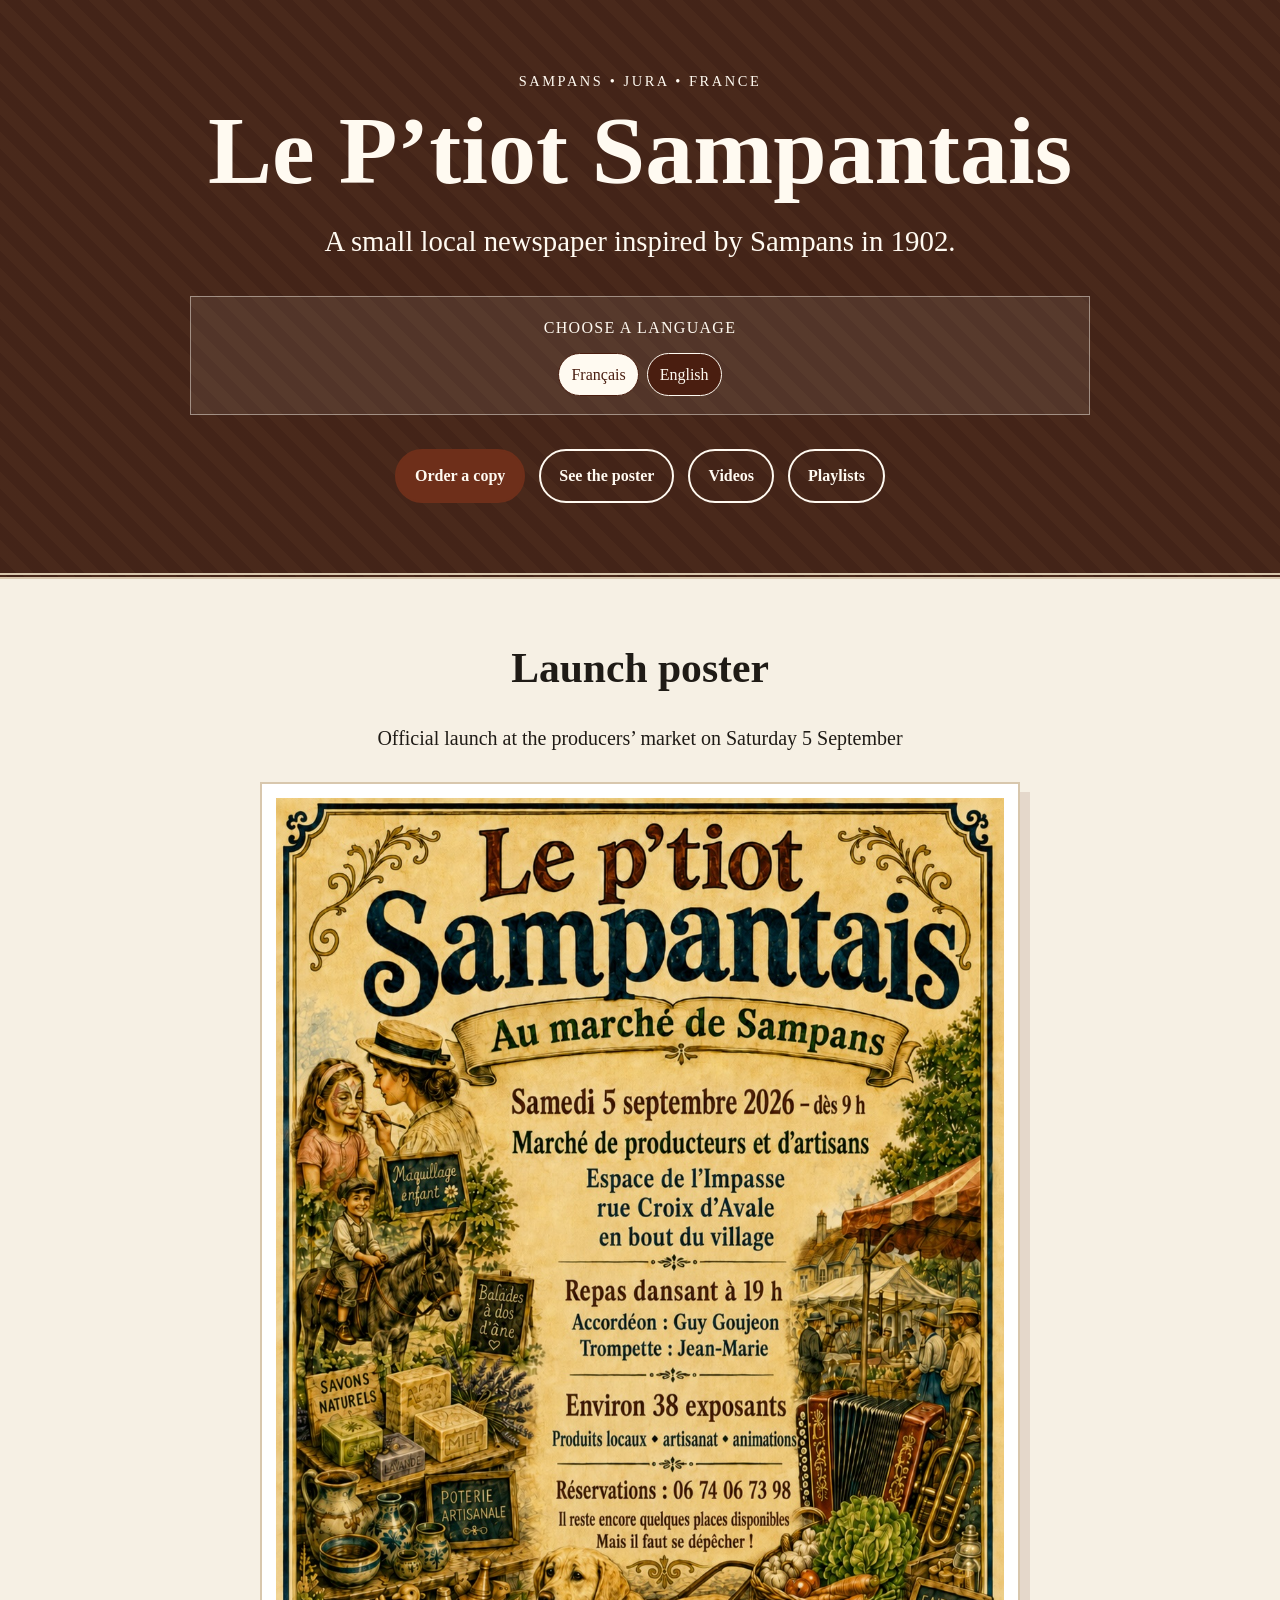
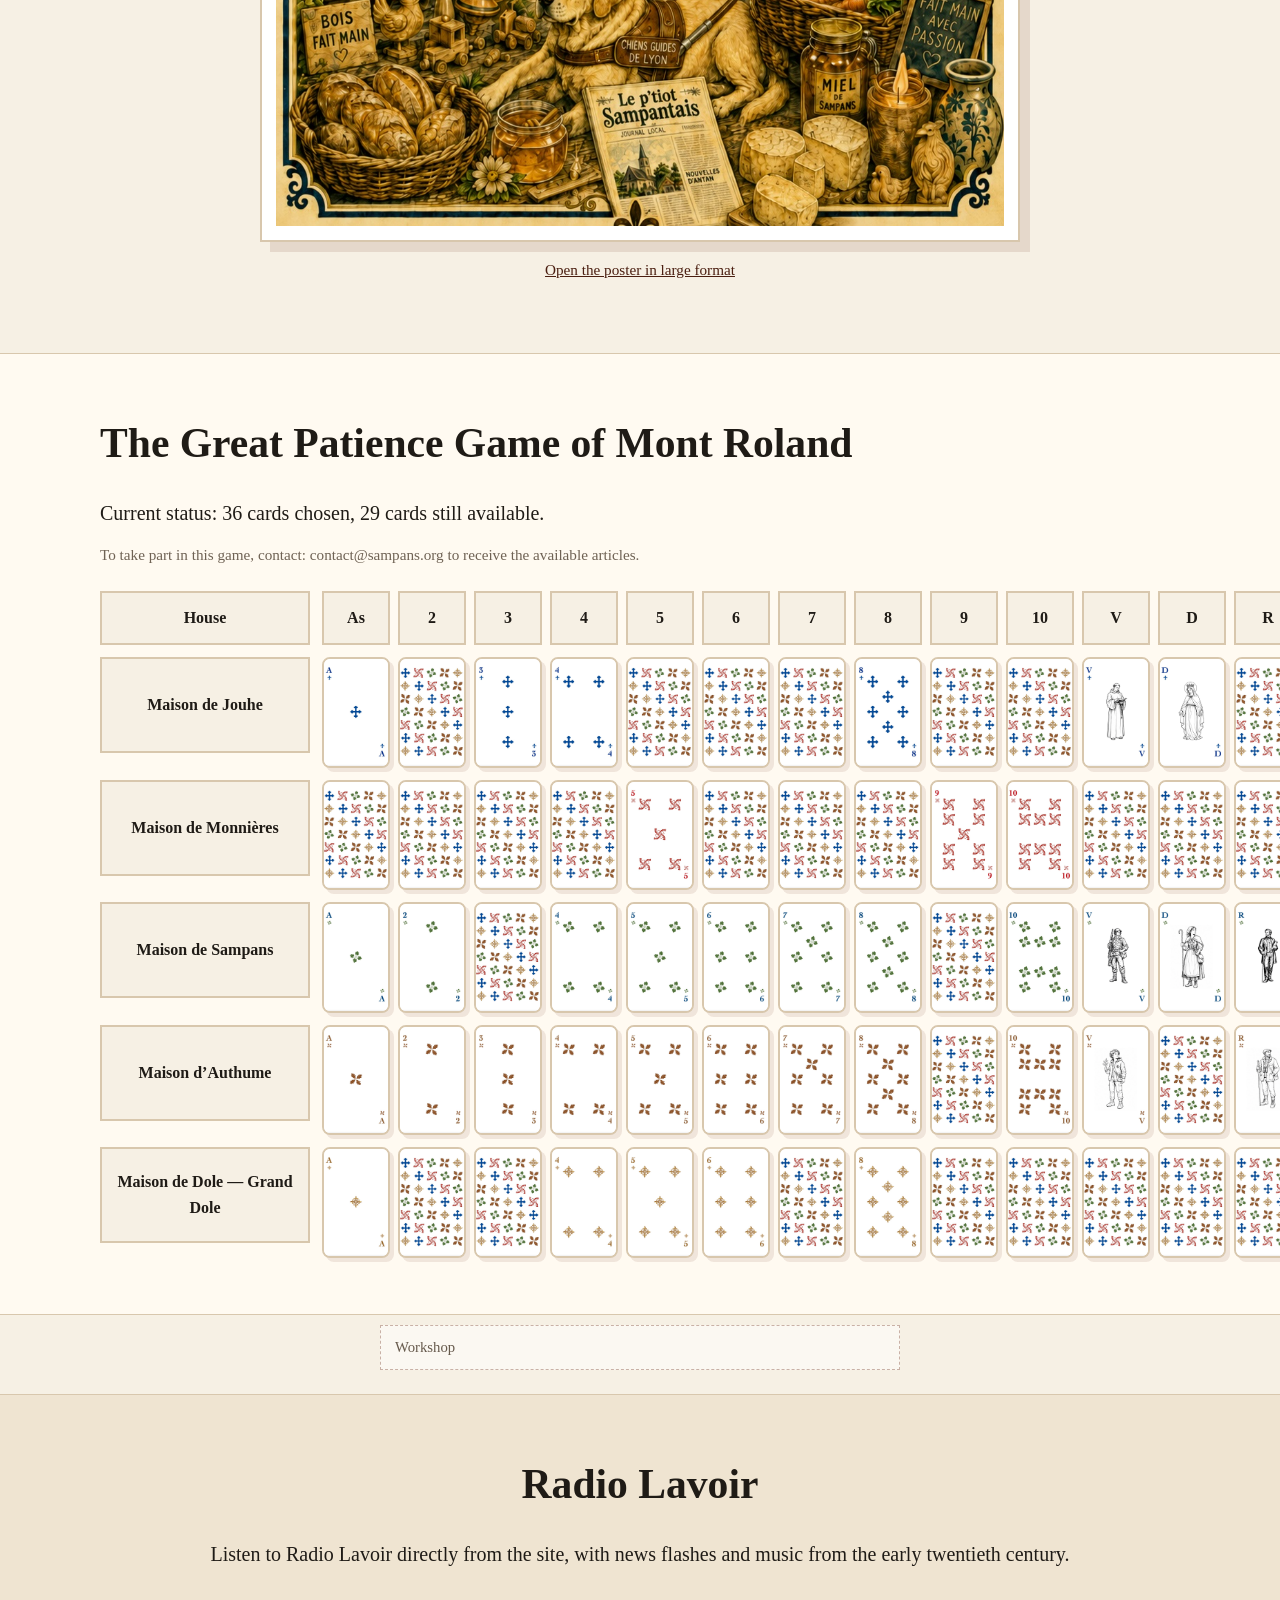
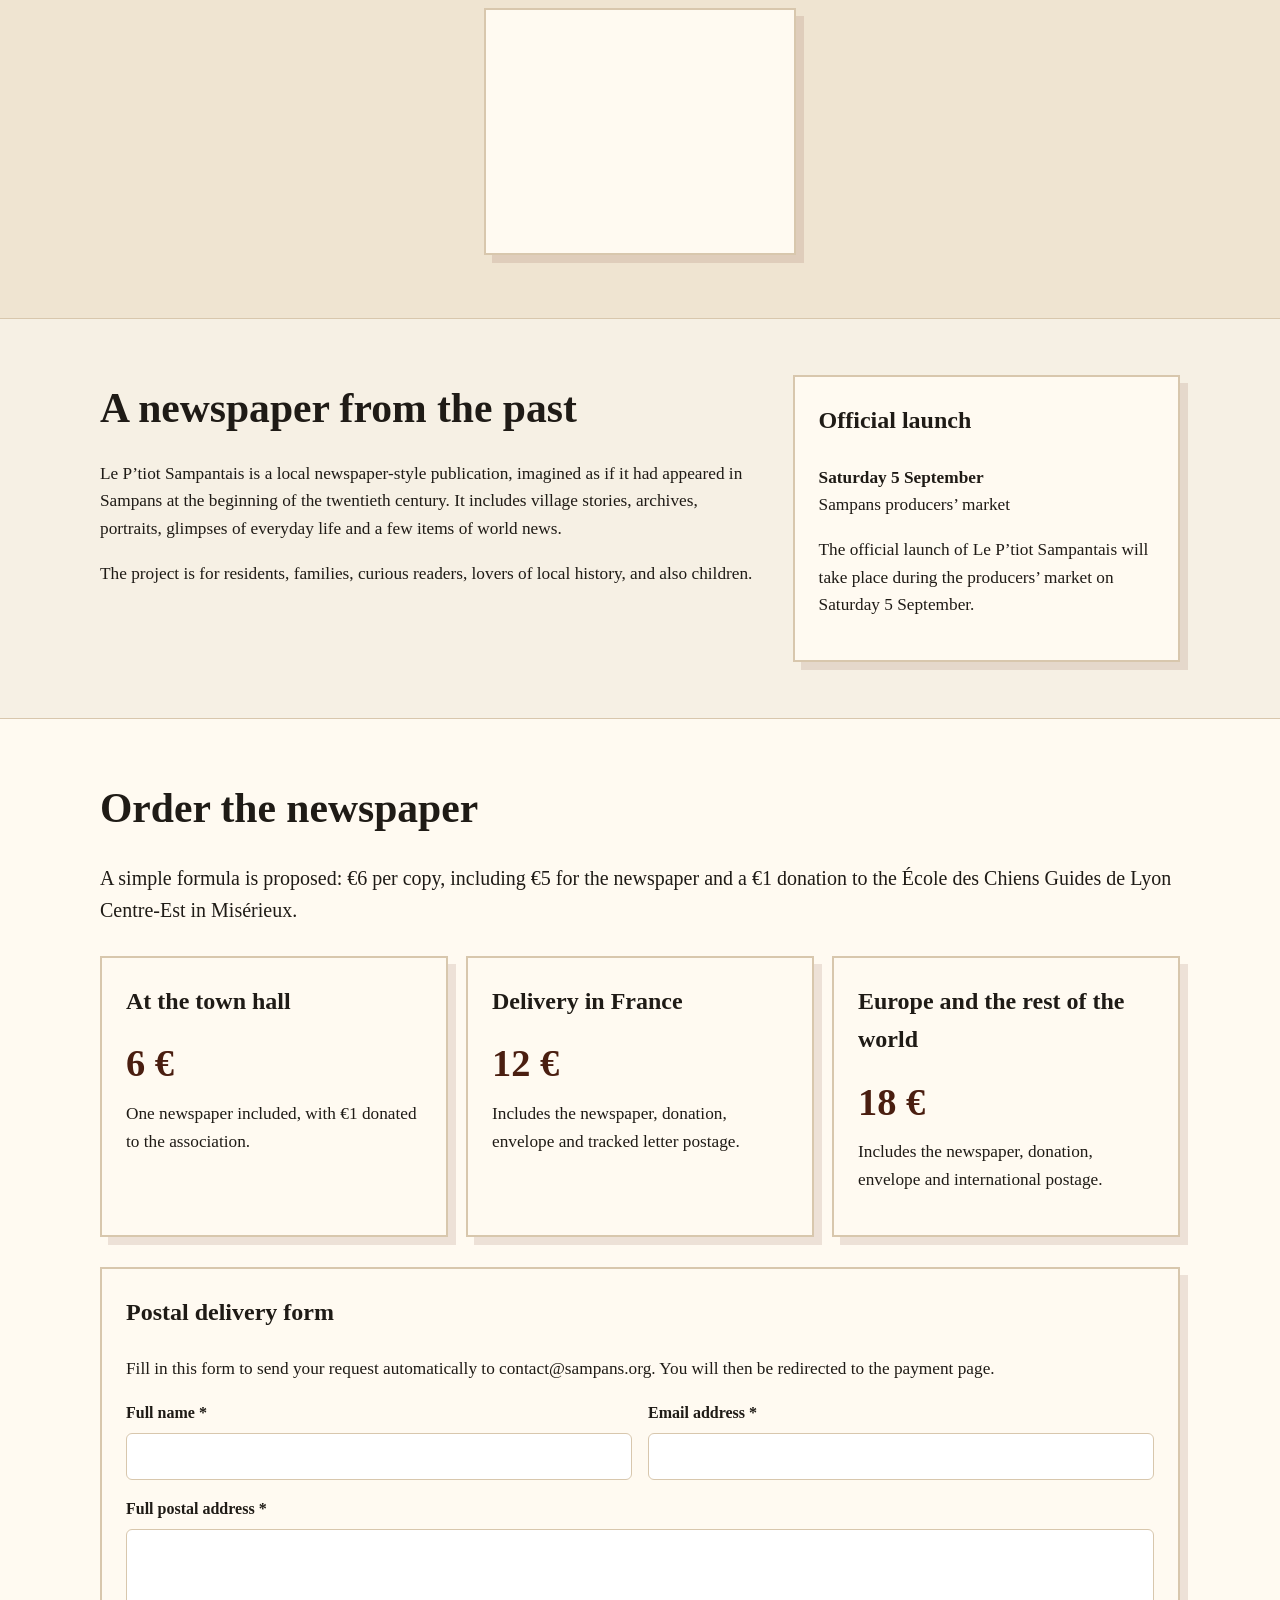
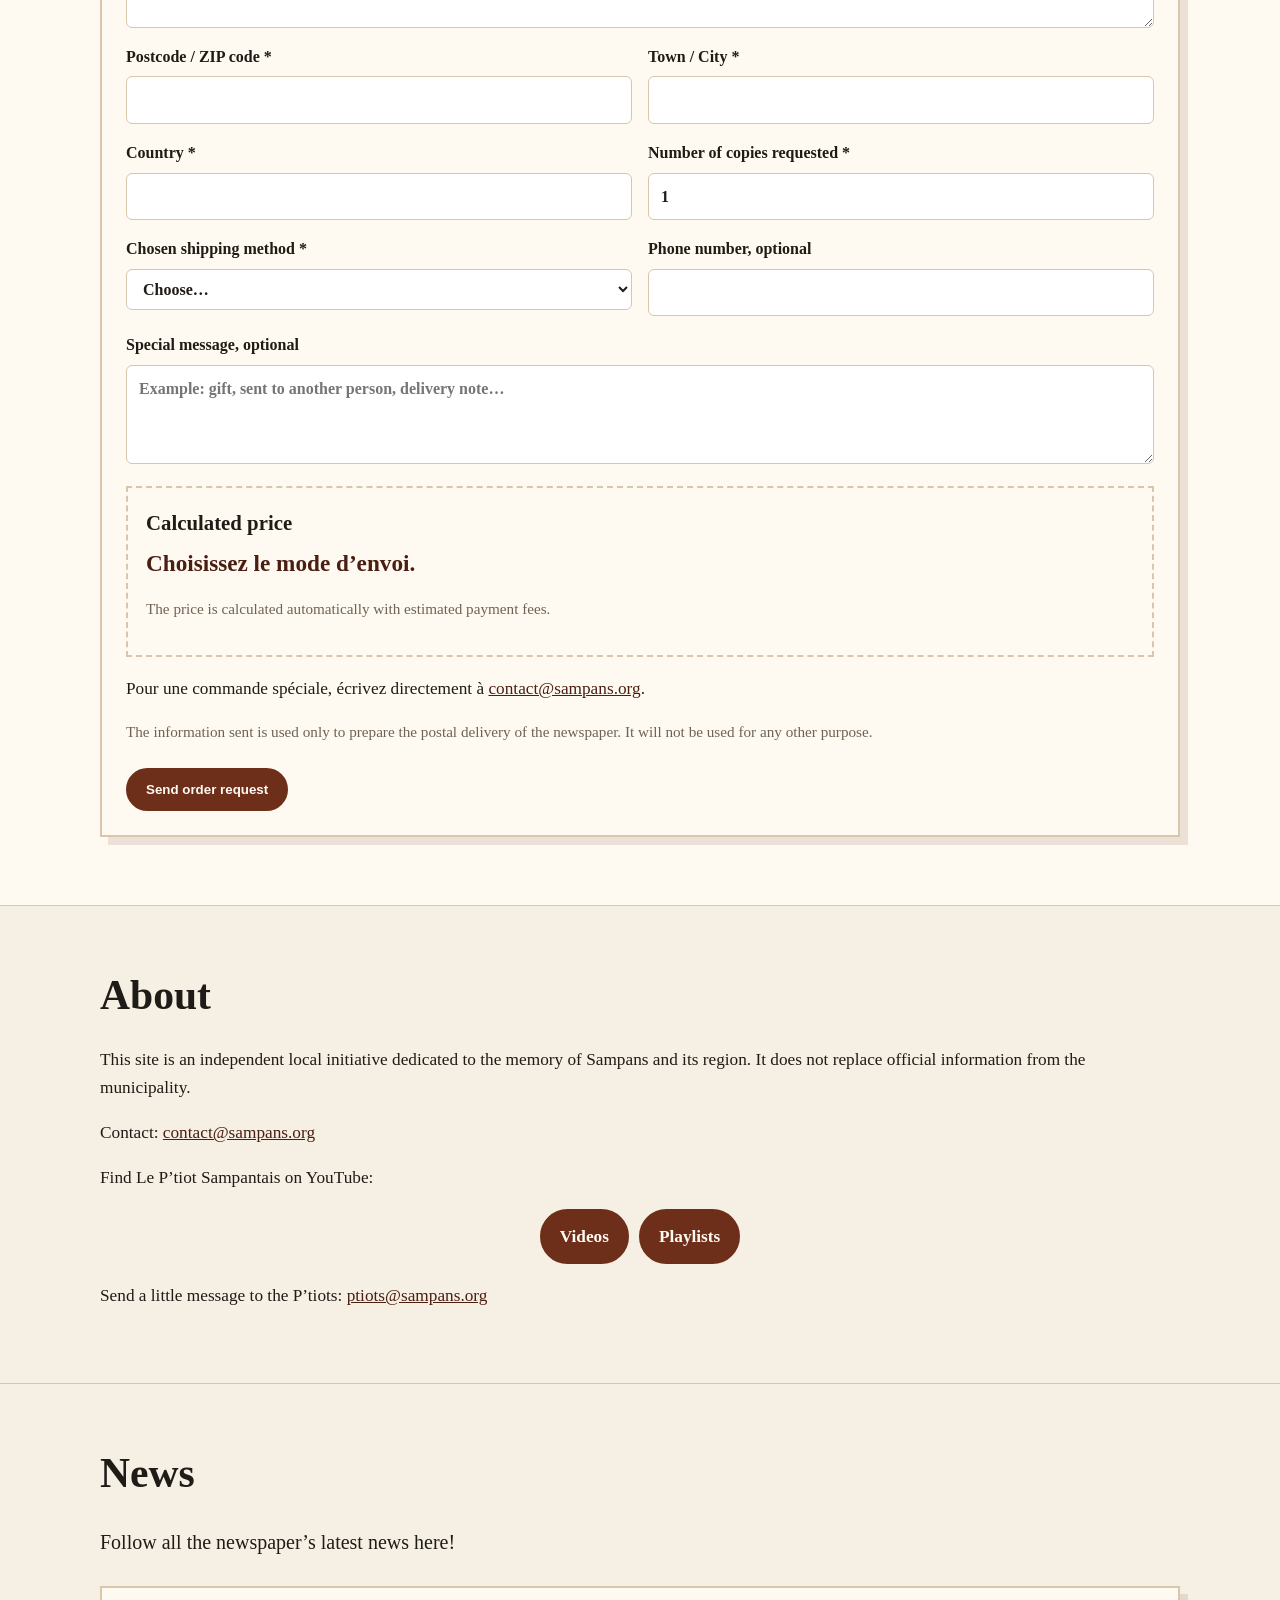
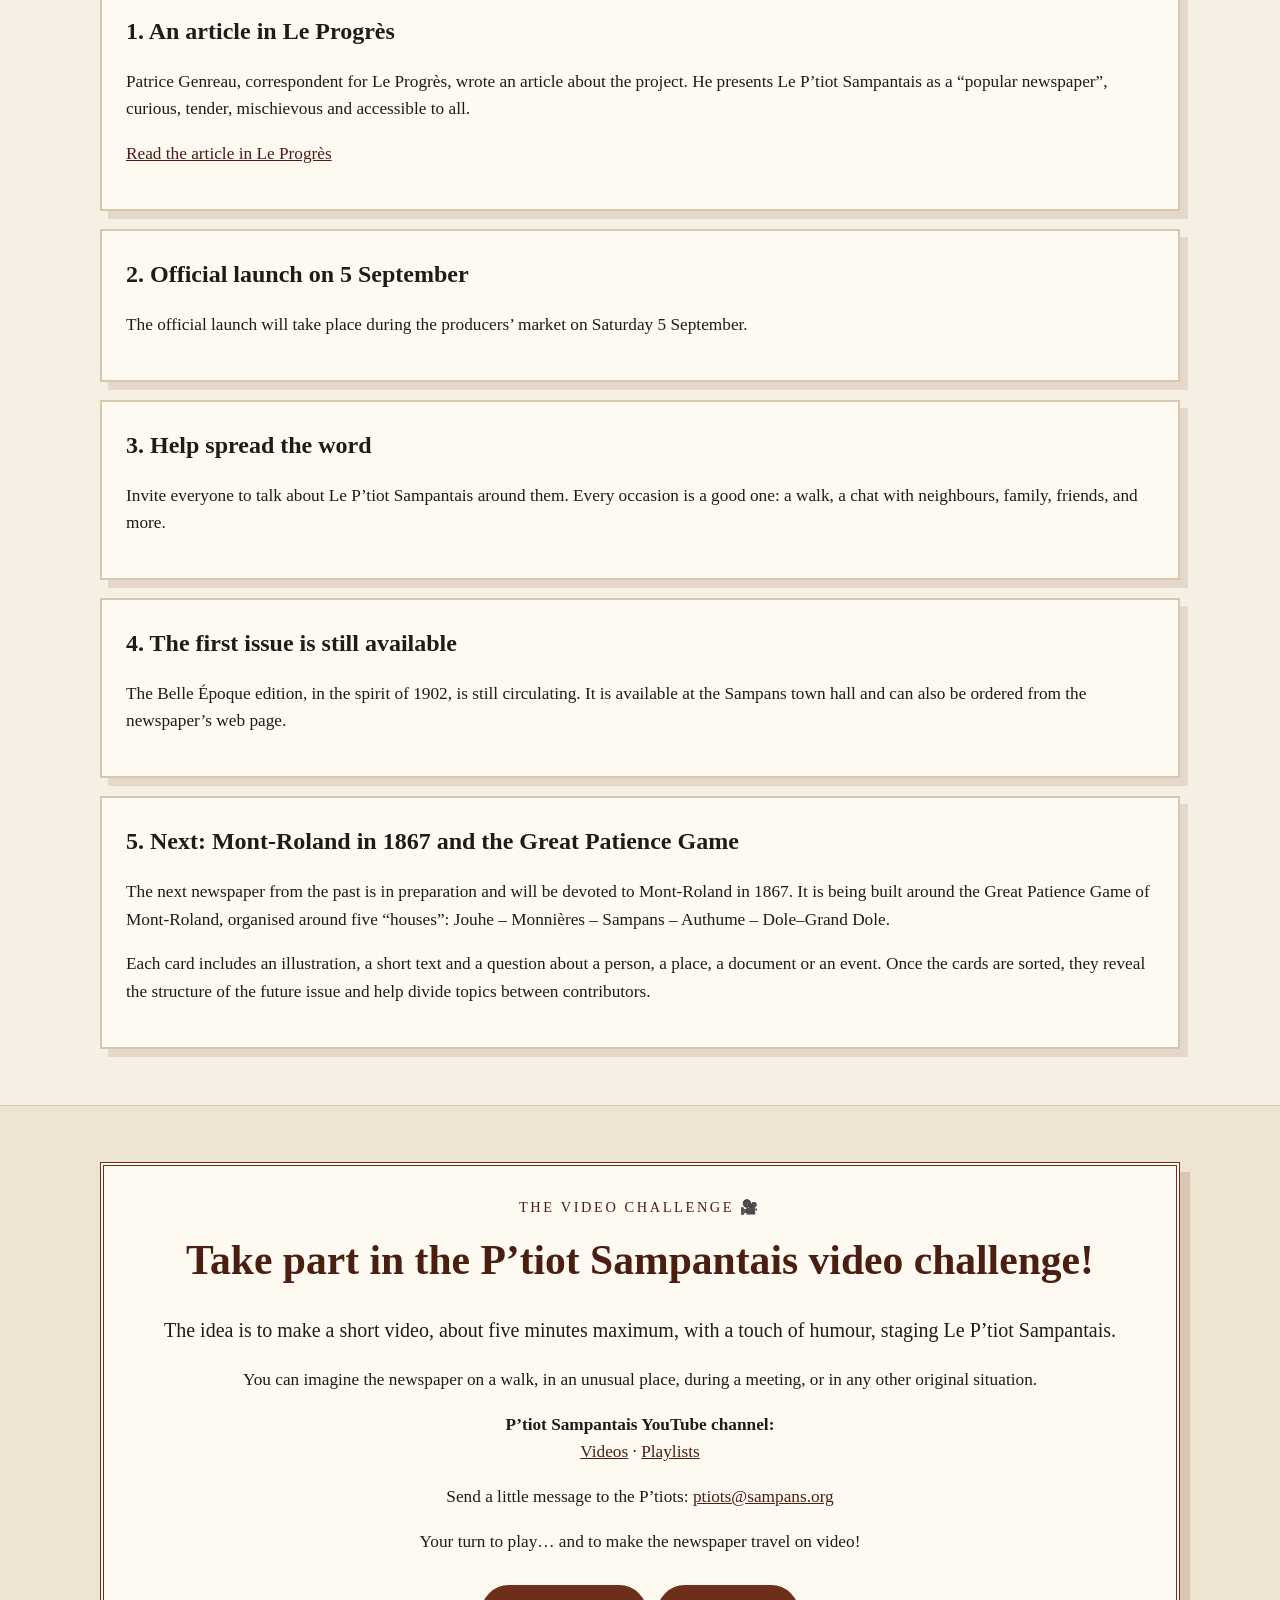
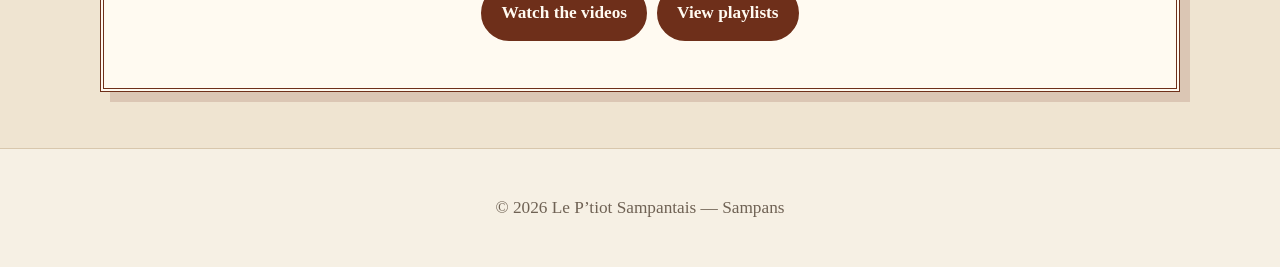
==== commit f280c61b: "Add files via upload" ====
--- a/index.html
+++ b/index.html
@@ -31,23 +31,14 @@
       <div class="buttons">
         <a class="button primary" href="#acheter" data-i18n="orderButton">Commander un exemplaire</a>
         <a class="button secondary" href="#affiche" data-i18n="posterButton">Voir l’affiche</a>
-        <a class="button secondary" href="https://www.youtube.com/@LePtiotSampantais" target="_blank" rel="noopener" data-i18n="youtubeButton">Chaîne YouTube</a>
+        <a class="button secondary" href="https://www.youtube.com/@LePtiotSampantais/videos" target="_blank" rel="noopener" data-i18n="youtubeVideosButton">Vidéos</a>
+        <a class="button secondary" href="https://www.youtube.com/@LePtiotSampantais/playlists" target="_blank" rel="noopener" data-i18n="youtubePlaylistsButton">Playlists</a>
       </div>
     </div>
   </header>
 
   <main>
-<section id="radio-lavoir" class="section radio-section">
-      <div class="container">
-        <h2 data-i18n="radioTitle">Radio Lavoir</h2>
-        <p class="large" data-i18n="radioIntro">
-          Écoutez Radio Lavoir, avec ses flashs d’information et ses musiques du début du XXe siècle.
-        </p>
-<div class="radio-player">
-          <iframe frameborder="0" width="280" height="215" src="https://radiolavoir.airtime.pro/embed/player?stream=auto&title=Now%20Playing" title="Radio Lavoir — lecteur audio"></iframe>
-        </div>
-      </div>
-    </section>
+
     <section id="affiche" class="section poster-section">
       <div class="container">
         <h2 data-i18n="posterTitle">Affiche du lancement</h2>
@@ -68,7 +59,7 @@
       <div class="container">
         <h2 data-i18n="patienceTitle">Le Grand jeu de patience de Mont Roland</h2>
         <p class="large" data-i18n="patienceIntro">
-          L’état du moment : 35 cartes choisies, 30 cartes à choisir.
+          L’état du moment : 36 cartes choisies, 29 cartes à choisir.
         </p>
         <p class="small patience-note" data-i18n="patienceNote">
           Pour participer à ce jeu, contactez : contact@sampans.org pour recevoir les articles disponibles.
@@ -705,22 +696,34 @@
       </div>
     </section>
 
-    <section id="acces-collaborateurs" class="section discreet-work-section">
+    <section id="atelier" class="section discreet-work-section">
       <div class="container">
         <details class="discreet-work-box">
-          <summary data-i18n="workLinksSummary">Accès collaborateurs</summary>
+          <summary data-i18n="workLinksSummary">Atelier</summary>
           <div class="discreet-work-content">
             <p data-i18n="workLinksIntro">Documents de travail pour le prochain journal :</p>
             <ul class="discreet-work-list">
               <li><a href="https://www.youtube.com/playlist?list=PLeytCrYqdNcQ" target="_blank" rel="noopener" data-i18n="workJesuites">Jésuites à Mont-Roland</a></li>
               <li><a href="https://www.youtube.com/playlist?list=PLHTAC6tNaAc0" target="_blank" rel="noopener" data-i18n="workDocuments">Documents sur le Mont-Roland</a></li>
             </ul>
-            <p class="small" data-i18n="workHint">Petits liens de travail, à utiliser seulement si vous savez pourquoi vous êtes ici.</p>
+            <p class="small" data-i18n="workHint">Liens de travail pour l’atelier du prochain journal.</p>
           </div>
         </details>
       </div>
     </section>
 
+
+    <section id="radio-lavoir" class="section radio-section">
+      <div class="container">
+        <h2 data-i18n="radioTitle">Radio Lavoir</h2>
+        <p class="large" data-i18n="radioIntro">
+          Écoutez Radio Lavoir, avec ses flashs d’information et ses musiques du début du XXe siècle.
+        </p>
+<div class="radio-player">
+          <iframe frameborder="0" width="280" height="215" src="https://radiolavoir.airtime.pro/embed/player?stream=auto&title=Now%20Playing" title="Radio Lavoir — lecteur audio"></iframe>
+        </div>
+      </div>
+    </section>
 <section id="projet" class="section">
       <div class="container two-columns">
         <div>
@@ -812,8 +815,9 @@
         <h2 data-i18n="aboutTitle">À propos</h2>
         <p data-i18n="aboutP1">Ce site est une initiative locale indépendante autour de la mémoire de Sampans et de sa région. Il ne remplace pas les informations officielles de la commune.</p>
         <p><span data-i18n="contact">Contact :</span> <a href="mailto:contact@sampans.org">contact@sampans.org</a></p>
-        <p data-i18n="youtubeText">Retrouvez aussi Le P’tiot Sampantais sur YouTube :</p>
-        <p><a class="button primary" href="https://www.youtube.com/@LePtiotSampantais" target="_blank" rel="noopener">Chaîne YouTube</a></p>
+        <p data-i18n="youtubeText">Retrouvez Le P’tiot Sampantais sur YouTube :</p>
+        <p class="youtube-links"><a class="button primary" href="https://www.youtube.com/@LePtiotSampantais/videos" target="_blank" rel="noopener" data-i18n="youtubeVideosButton">Vidéos</a> <a class="button primary" href="https://www.youtube.com/@LePtiotSampantais/playlists" target="_blank" rel="noopener" data-i18n="youtubePlaylistsButton">Playlists</a></p>
+        <p><span data-i18n="ptiotsMessageText">Envoyez un petit message aux P’tiots :</span> <a href="mailto:ptiots@sampans.org">ptiots@sampans.org</a></p>
       </div>
     </section>
   
@@ -860,9 +864,10 @@
           <h2 data-i18n="videoTitle">Participez au défi vidéo du P’tiot Sampantais !</h2>
           <p class="large" data-i18n="videoIntro">Le principe : réaliser une courte vidéo, d’environ cinq minutes maximum, avec une touche d’humour, en mettant Le P’tiot Sampantais en scène.</p>
           <p data-i18n="videoIdeas">On peut imaginer le journal en promenade, dans un lieu insolite, lors d’une rencontre ou dans toute autre situation originale.</p>
-          <p><strong data-i18n="videoChannelLabel">Chaîne YouTube du P’tiot Sampantais :</strong><br><a href="https://www.youtube.com/@LePtiotSampantais" target="_blank" rel="noopener">https://www.youtube.com/@LePtiotSampantais</a></p>
+          <p><strong data-i18n="videoChannelLabel">Chaîne YouTube du P’tiot Sampantais :</strong><br><a href="https://www.youtube.com/@LePtiotSampantais/videos" target="_blank" rel="noopener" data-i18n="youtubeVideosButton">Vidéos</a> · <a href="https://www.youtube.com/@LePtiotSampantais/playlists" target="_blank" rel="noopener" data-i18n="youtubePlaylistsButton">Playlists</a></p>
+          <p><span data-i18n="ptiotsMessageText">Envoyez un petit message aux P’tiots :</span> <a href="mailto:ptiots@sampans.org">ptiots@sampans.org</a></p>
           <p data-i18n="videoPlay">À vous de jouer… et de faire voyager le journal en vidéo !</p>
-          <p><a class="button primary video-button" href="https://www.youtube.com/@LePtiotSampantais" target="_blank" rel="noopener" data-i18n="videoButton">Voir la chaîne YouTube du P’tiot Sampantais</a></p>
+          <p class="video-buttons"><a class="button primary video-button" href="https://www.youtube.com/@LePtiotSampantais/videos" target="_blank" rel="noopener" data-i18n="videoVideosButton">Voir les vidéos</a> <a class="button primary video-button" href="https://www.youtube.com/@LePtiotSampantais/playlists" target="_blank" rel="noopener" data-i18n="videoPlaylistsButton">Voir les playlists</a></p>
         </div>
       </div>
     </section>
--- a/style.css
+++ b/style.css
@@ -555,8 +555,15 @@
   margin-top: 12px;
 }
 
-
-/* Accès collaborateurs discret */
+.youtube-links,
+.video-buttons {
+  display: flex;
+  gap: 10px;
+  justify-content: center;
+  flex-wrap: wrap;
+}
+
+/* Atelier discret */
 .discreet-work-section {
   padding-top: 10px;
   padding-bottom: 24px;
@@ -579,23 +586,6 @@
   list-style: none;
 }
 
-.discreet-work-box summary::-webkit-details-marker {
-  display: none;
-}
-
 .discreet-work-content {
   padding: 0 14px 14px;
-  color: rgba(60, 45, 30, 0.86);
-}
-
-.discreet-work-list {
-  margin: 8px 0 10px 18px;
-}
-
-.discreet-work-list a {
-  text-decoration: underline;
-}
-
-.discreet-work-content .small {
-  opacity: 0.8;
-}
+}
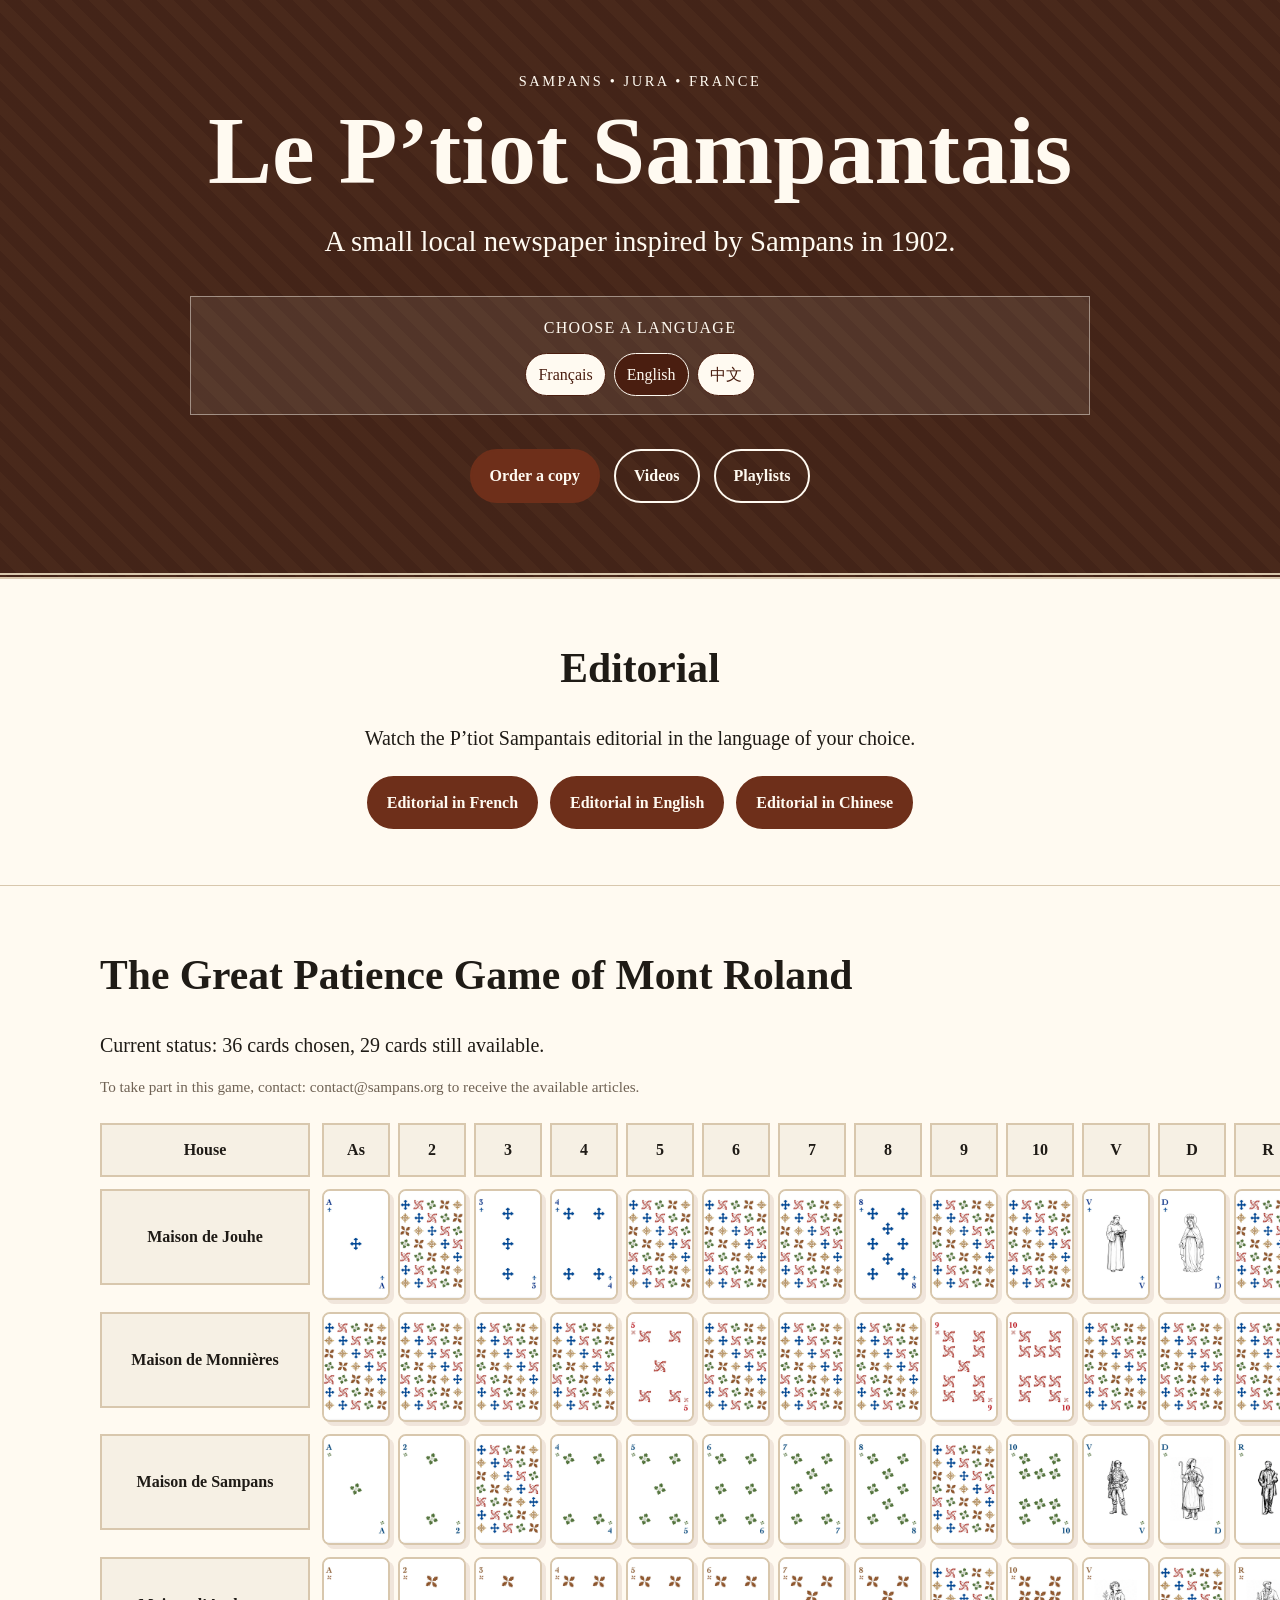
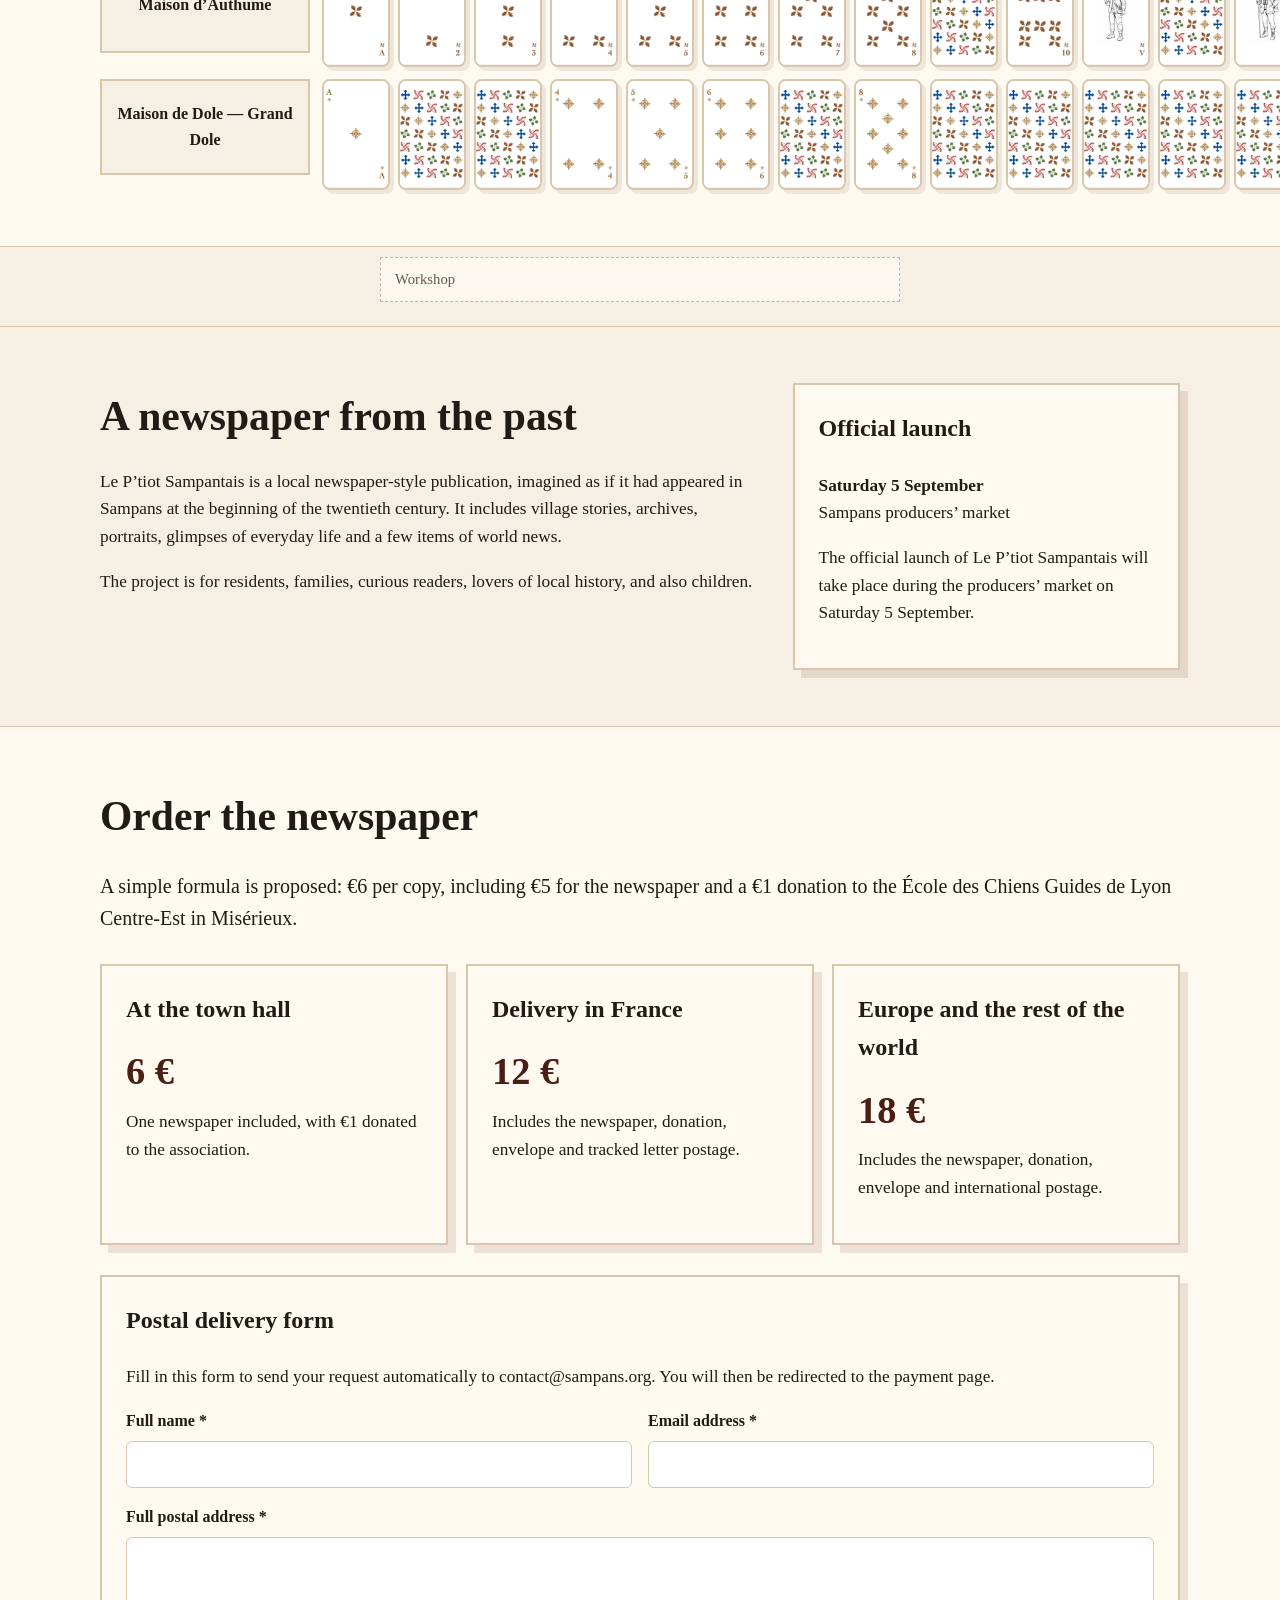
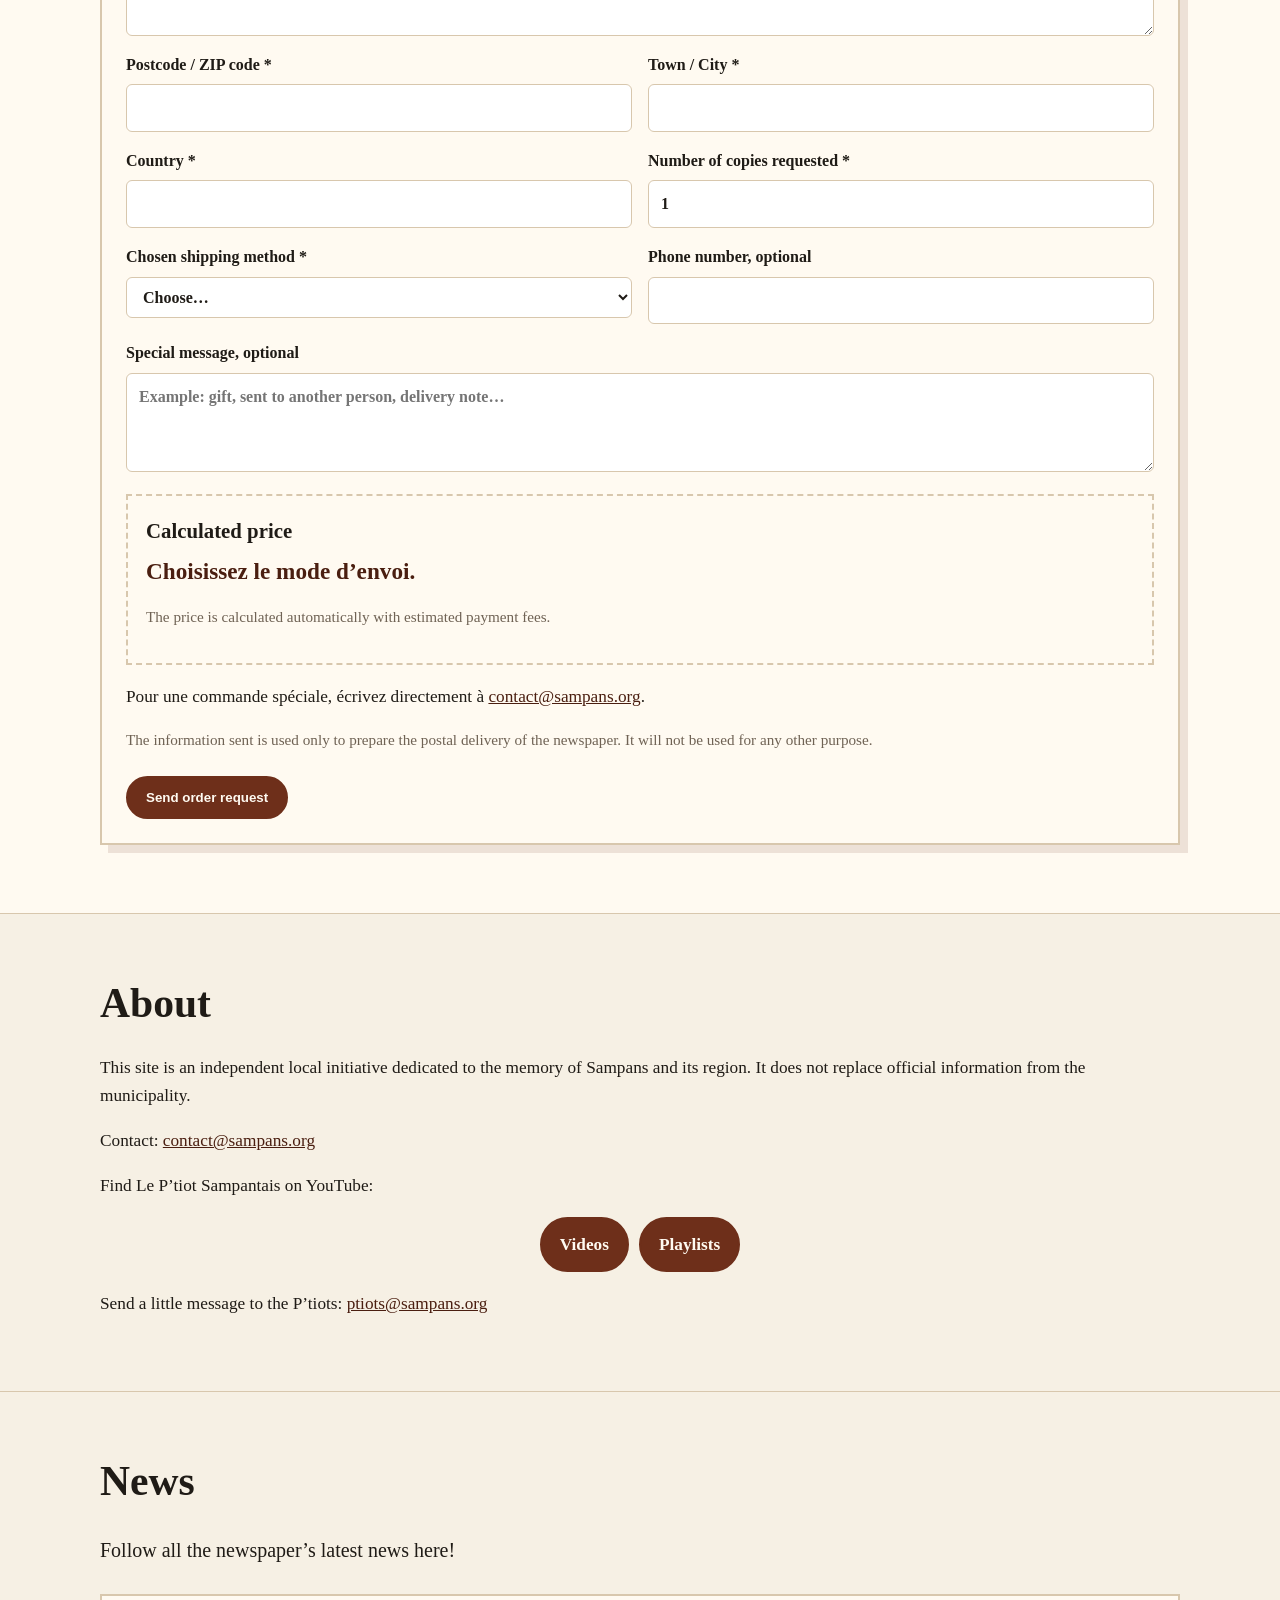
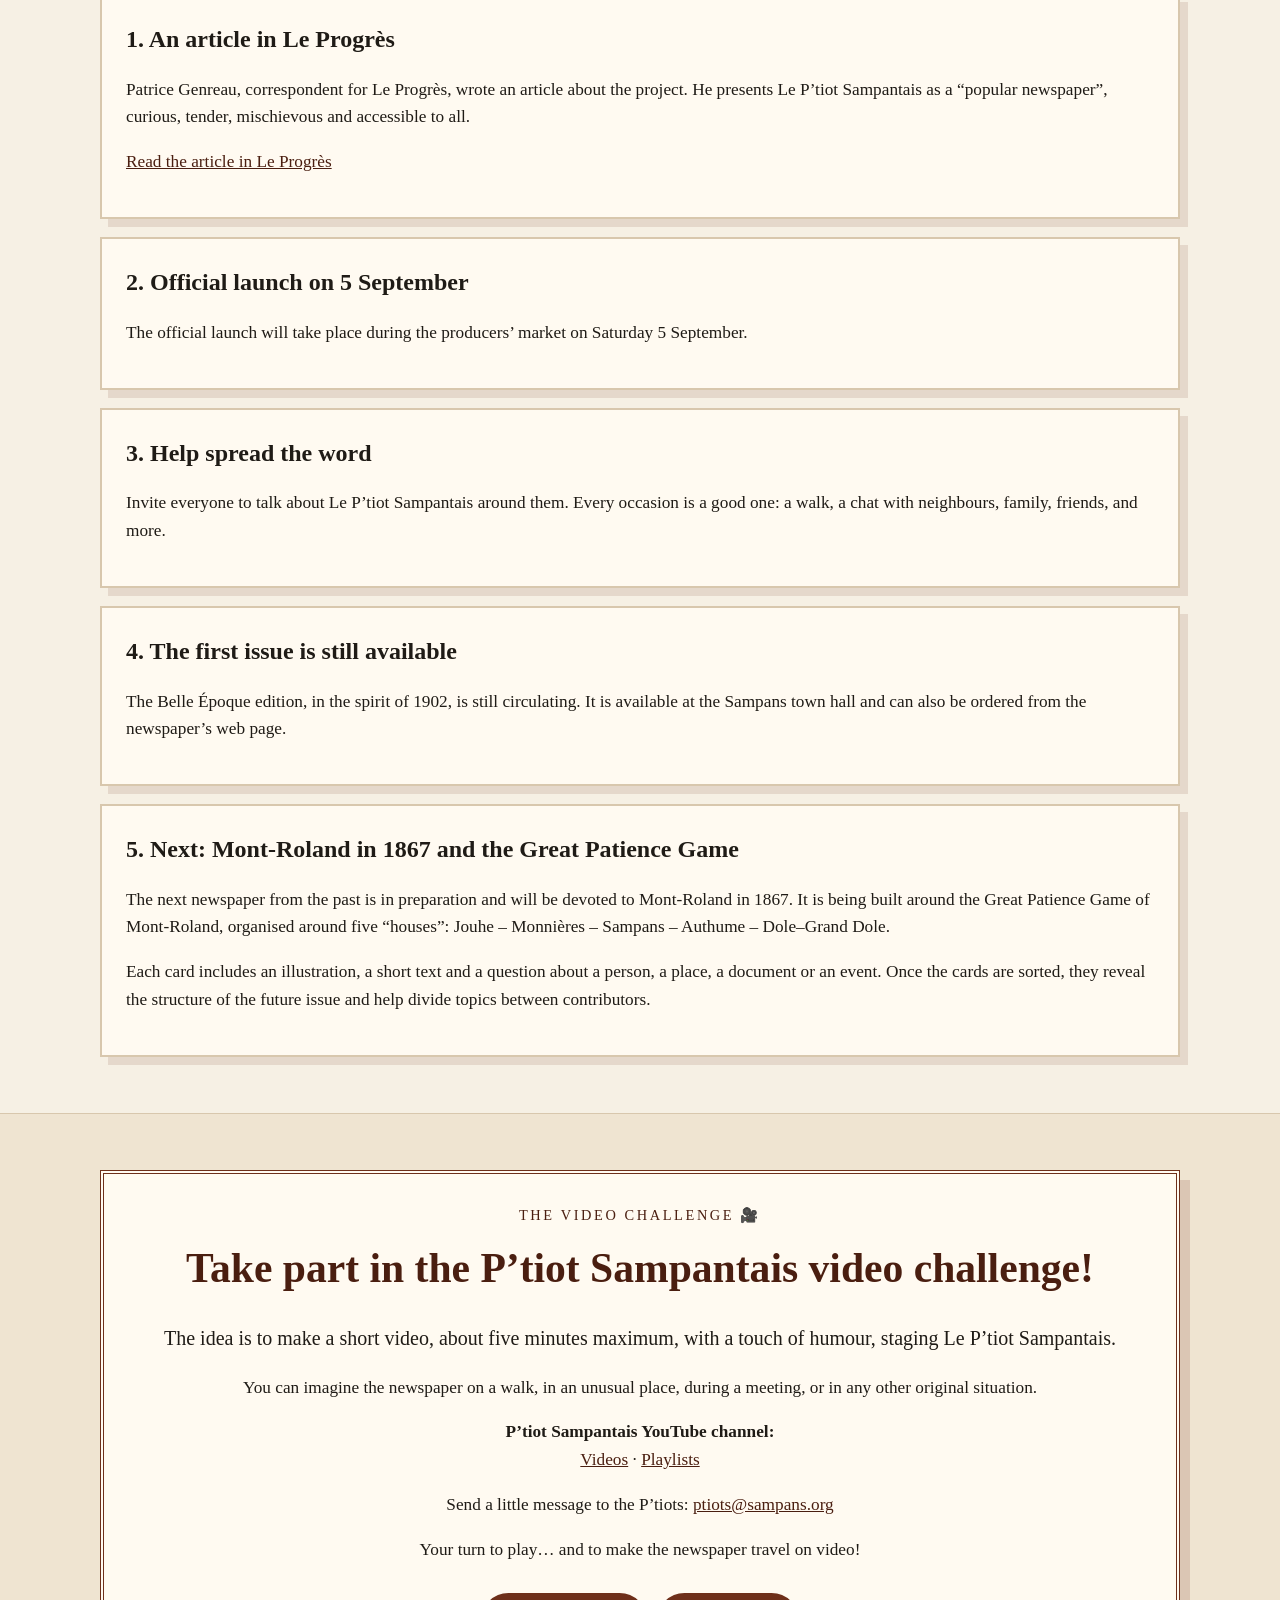
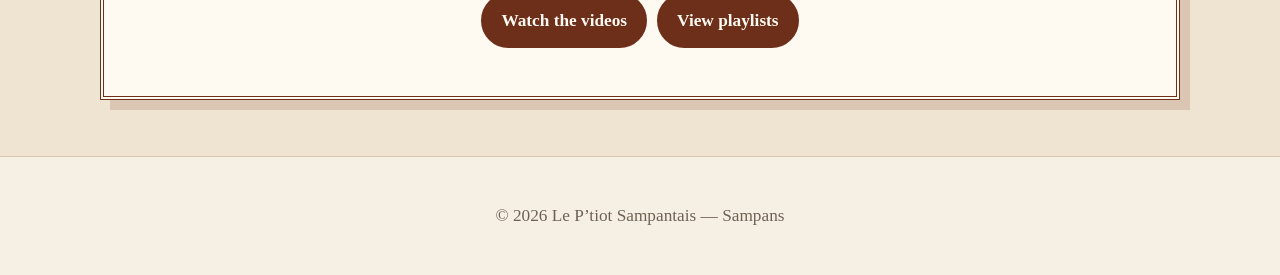
==== commit 53e0f4f2: "Add files via upload" ====
--- a/index.html
+++ b/index.html
@@ -25,12 +25,12 @@
         <div class="language-buttons">
           <button class="language-button" type="button" data-lang="fr">Français</button>
           <button class="language-button" type="button" data-lang="en">English</button>
+          <button class="language-button" type="button" data-lang="zh">中文</button>
         </div>
       </div>
 
       <div class="buttons">
         <a class="button primary" href="#acheter" data-i18n="orderButton">Commander un exemplaire</a>
-        <a class="button secondary" href="#affiche" data-i18n="posterButton">Voir l’affiche</a>
         <a class="button secondary" href="https://www.youtube.com/@LePtiotSampantais/videos" target="_blank" rel="noopener" data-i18n="youtubeVideosButton">Vidéos</a>
         <a class="button secondary" href="https://www.youtube.com/@LePtiotSampantais/playlists" target="_blank" rel="noopener" data-i18n="youtubePlaylistsButton">Playlists</a>
       </div>
@@ -39,23 +39,19 @@
 
   <main>
 
-    <section id="affiche" class="section poster-section">
+    <section id="editorial" class="section editorial-section">
       <div class="container">
-        <h2 data-i18n="posterTitle">Affiche du lancement</h2>
-        <p class="large" data-i18n="posterText">Lancement officiel sur le marché des producteurs du samedi 5 septembre</p>
-        <figure class="poster-frame">
-          <img src="assets/affiche-lancement-journal.jpg" alt="Affiche de lancement du journal Le P’tiot Sampantais au marché des producteurs de Sampans, samedi 27 juin 2026 à partir de 9h00.">
-        </figure>
-        <p class="small"><a href="assets/affiche-lancement-journal-original.png" data-i18n="posterLarge">Ouvrir l’affiche en grand format</a></p>
+        <h2 data-i18n="editorialTitle">Éditorial</h2>
+        <p class="large" data-i18n="editorialIntro">Regardez l’éditorial du P’tiot Sampantais dans la langue de votre choix.</p>
+        <div class="editorial-buttons">
+          <a class="button primary" href="https://youtu.be/f5jT_kXMYow" target="_blank" rel="noopener" data-i18n="editorialFrench">Éditorial en français</a>
+          <a class="button primary" href="https://youtu.be/ZVXPjvbiw0s" target="_blank" rel="noopener" data-i18n="editorialEnglish">Editorial in English</a>
+          <a class="button primary" href="https://youtu.be/N4IHKYNw-1A" target="_blank" rel="noopener" data-i18n="editorialChinese">中文社论</a>
+        </div>
       </div>
     </section>
 
-
-    
-
-
-
-    <section id="grand-jeu-patience" class="section patience-section">
+<section id="grand-jeu-patience" class="section patience-section">
       <div class="container">
         <h2 data-i18n="patienceTitle">Le Grand jeu de patience de Mont Roland</h2>
         <p class="large" data-i18n="patienceIntro">
@@ -709,19 +705,6 @@
             <p class="small" data-i18n="workHint">Liens de travail pour l’atelier du prochain journal.</p>
           </div>
         </details>
-      </div>
-    </section>
-
-
-    <section id="radio-lavoir" class="section radio-section">
-      <div class="container">
-        <h2 data-i18n="radioTitle">Radio Lavoir</h2>
-        <p class="large" data-i18n="radioIntro">
-          Écoutez Radio Lavoir, avec ses flashs d’information et ses musiques du début du XXe siècle.
-        </p>
-<div class="radio-player">
-          <iframe frameborder="0" width="280" height="215" src="https://radiolavoir.airtime.pro/embed/player?stream=auto&title=Now%20Playing" title="Radio Lavoir — lecteur audio"></iframe>
-        </div>
       </div>
     </section>
 <section id="projet" class="section">
--- a/style.css
+++ b/style.css
@@ -589,3 +589,17 @@
 .discreet-work-content {
   padding: 0 14px 14px;
 }
+
+/* Éditorial */
+.editorial-section {
+  text-align: center;
+  background: var(--white);
+}
+
+.editorial-buttons {
+  display: flex;
+  gap: 12px;
+  justify-content: center;
+  flex-wrap: wrap;
+  margin-top: 22px;
+}
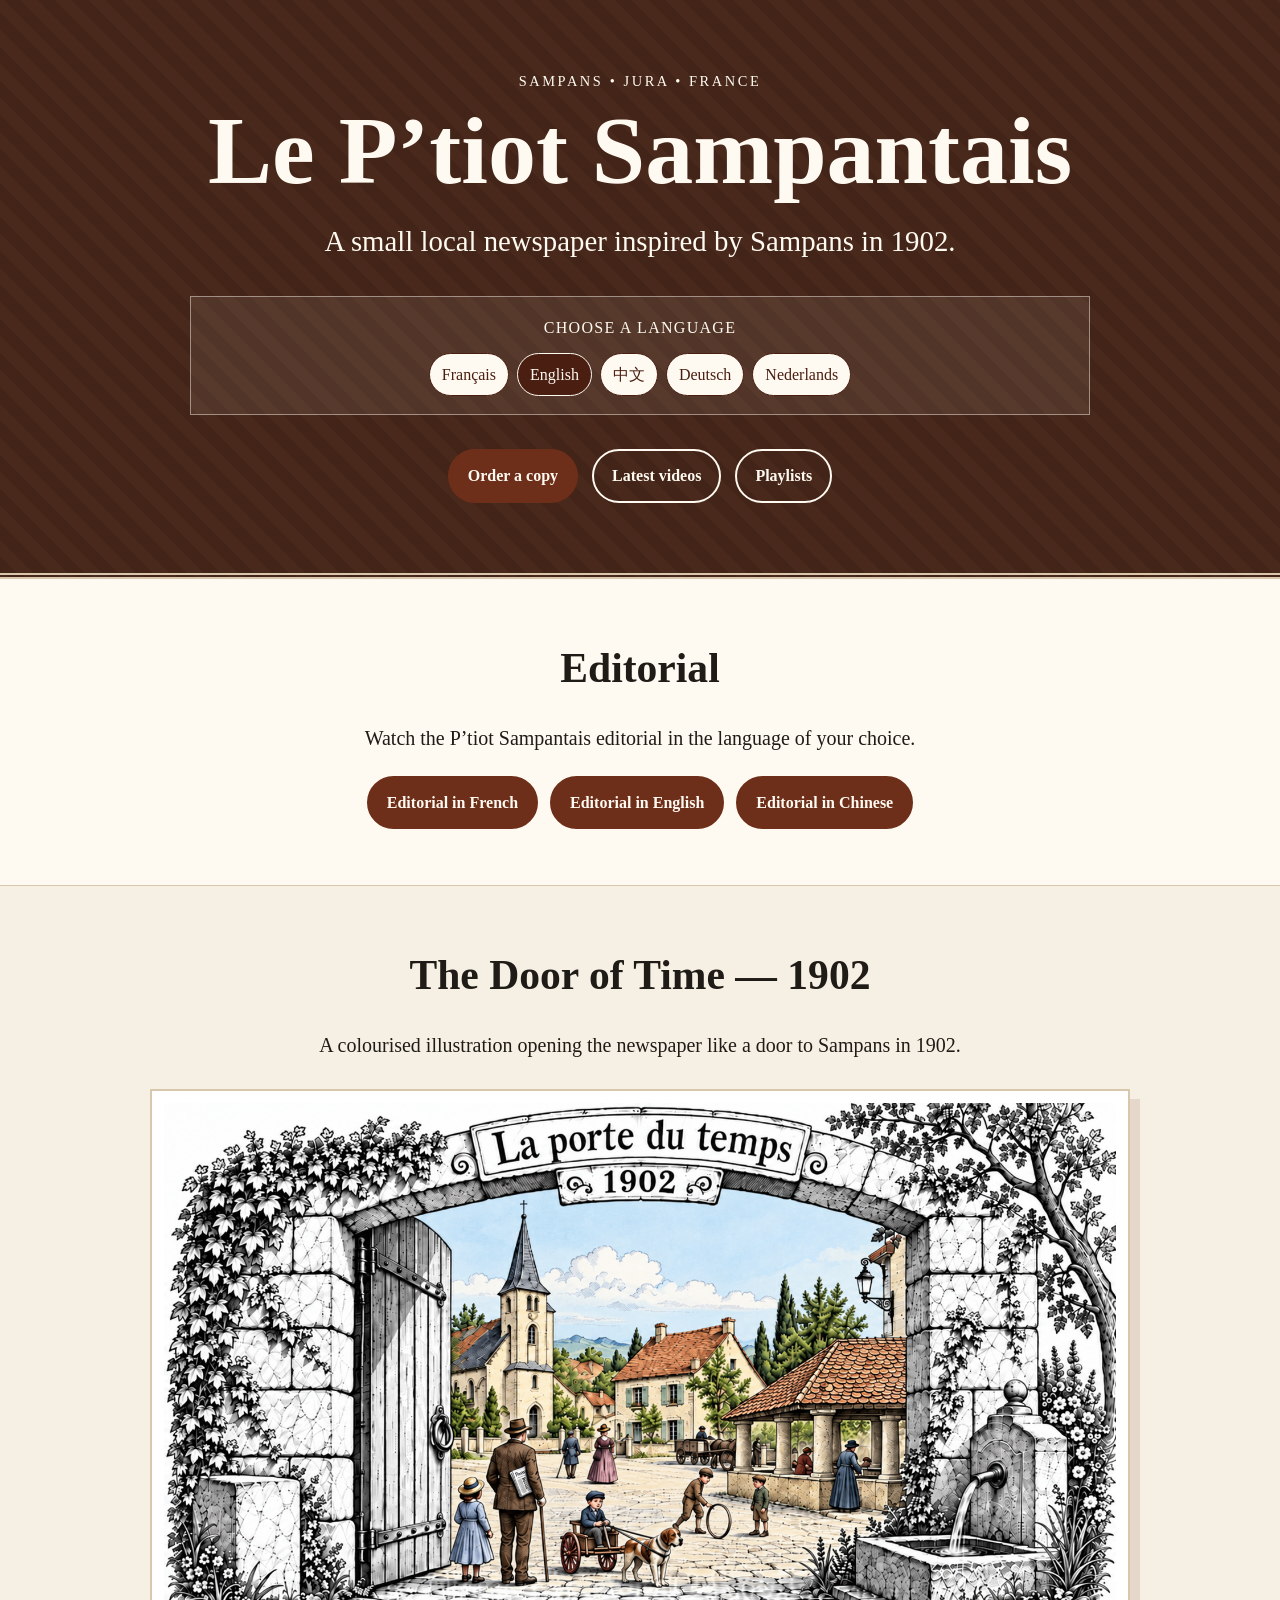
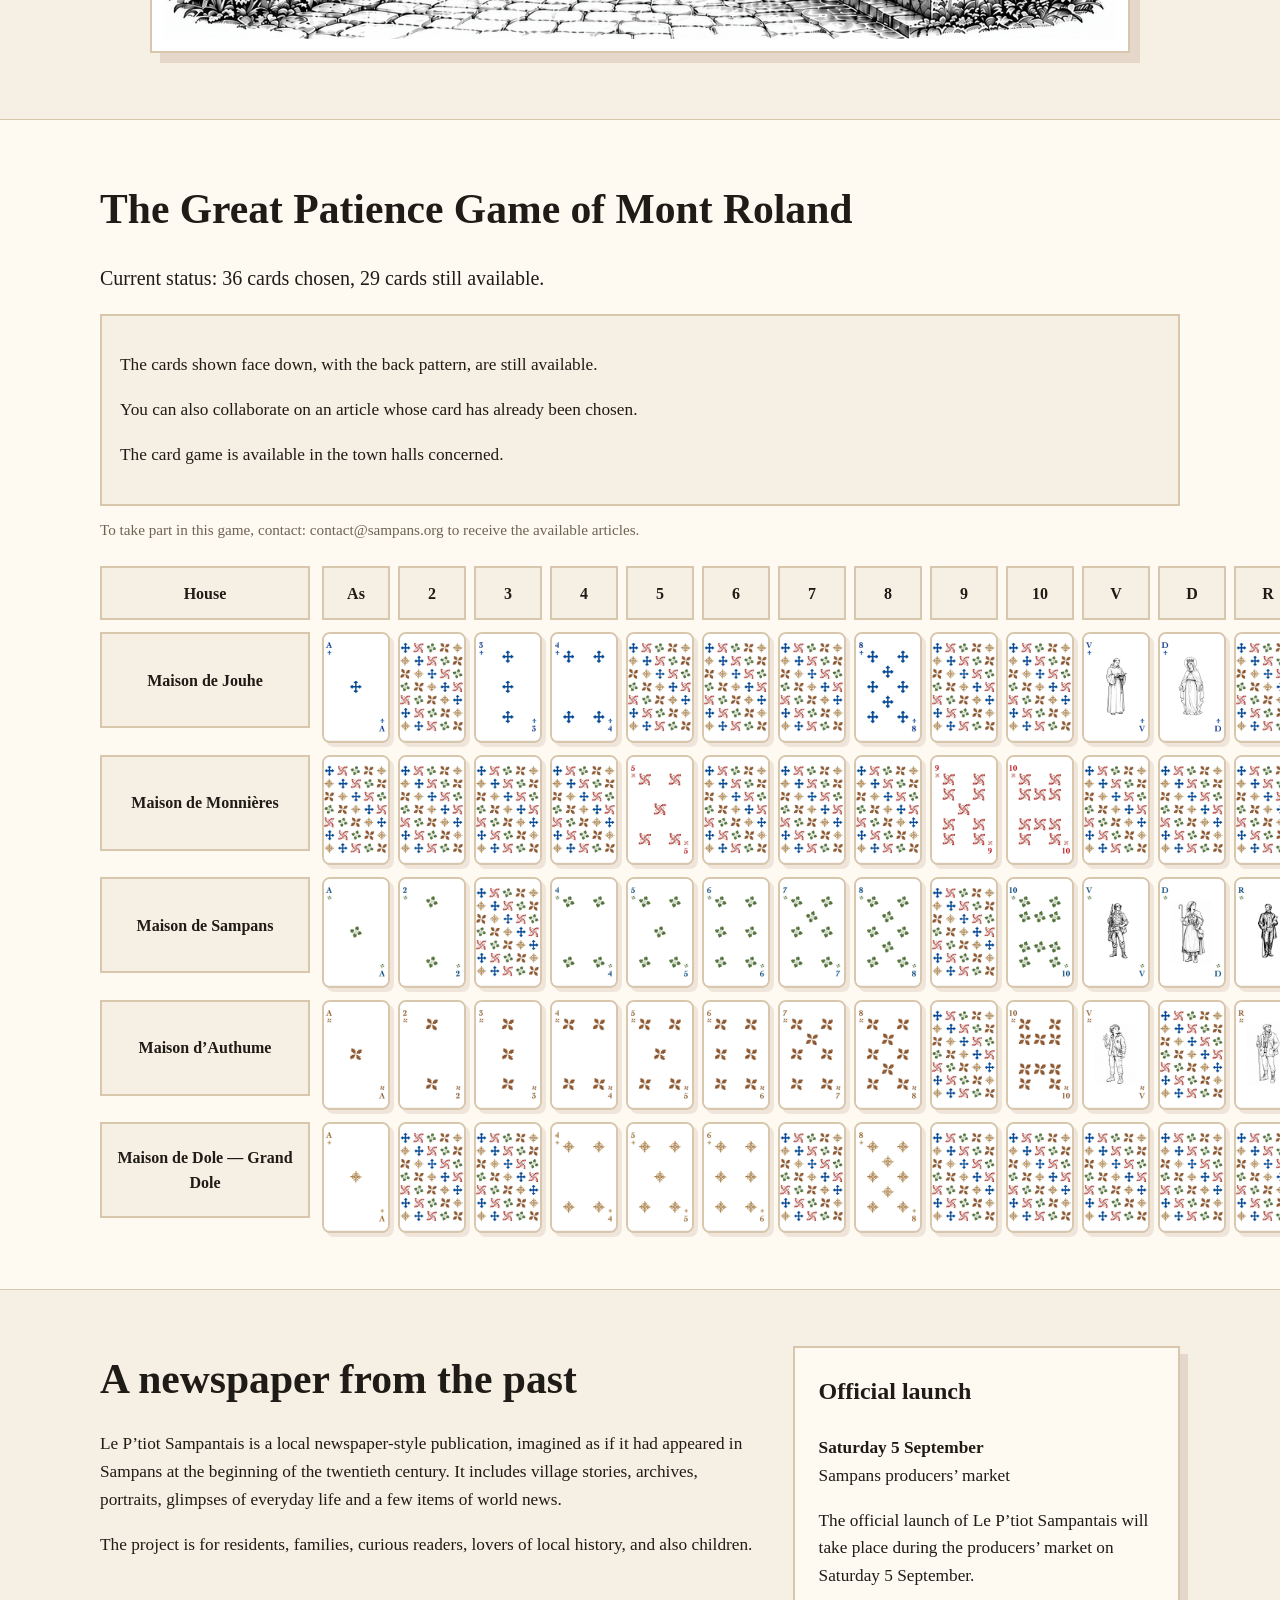
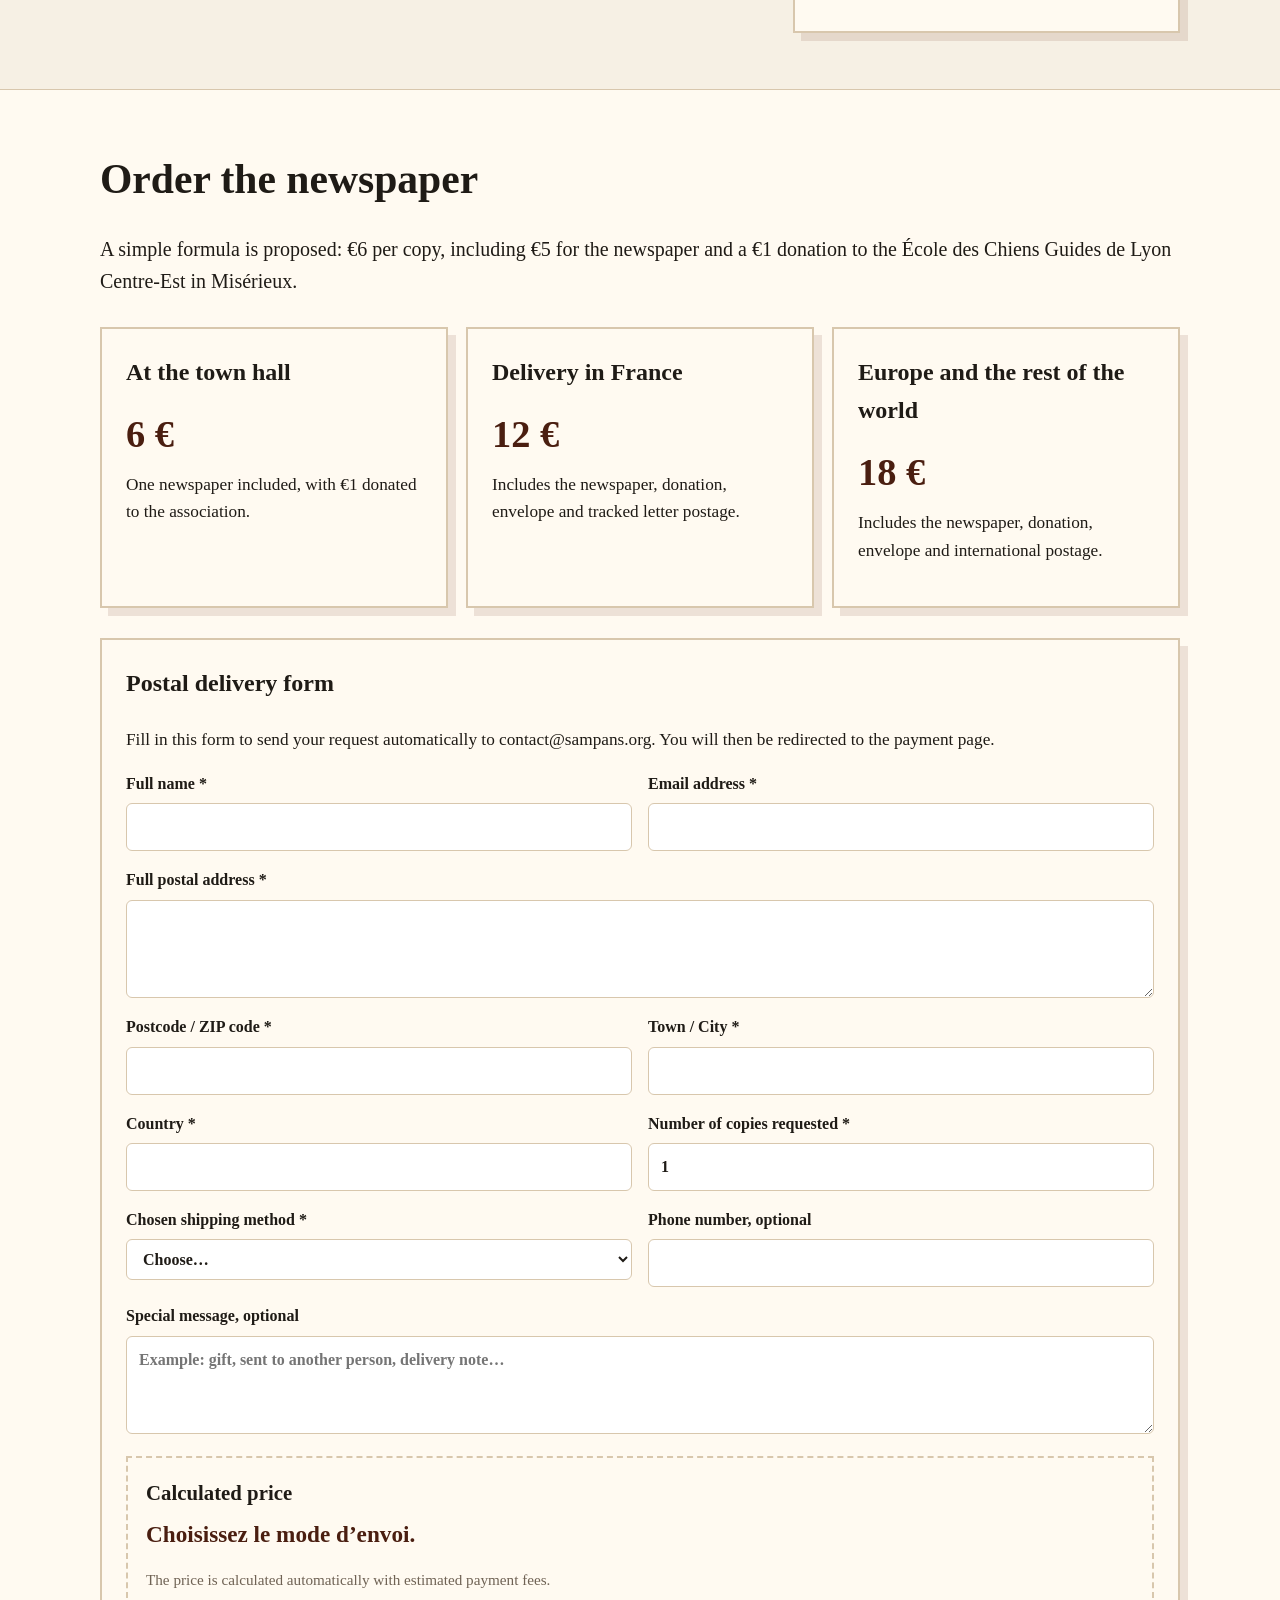
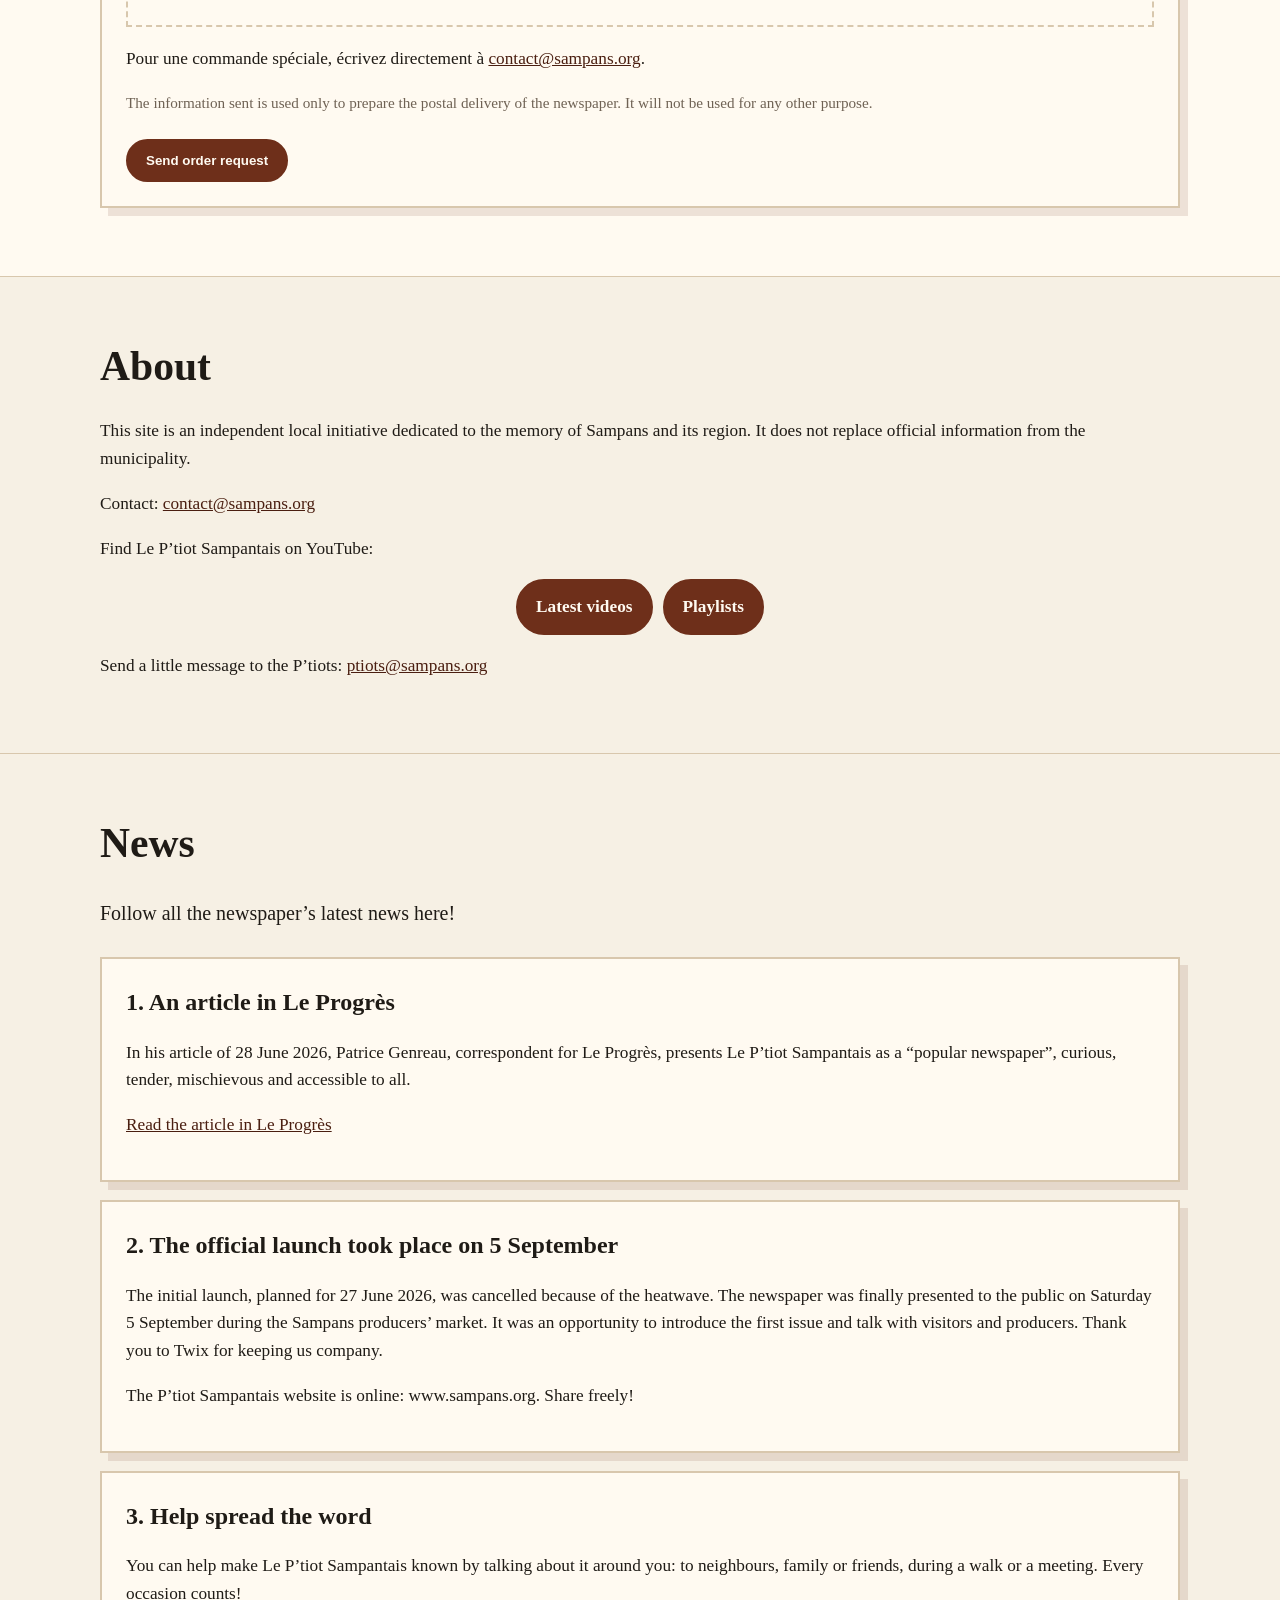
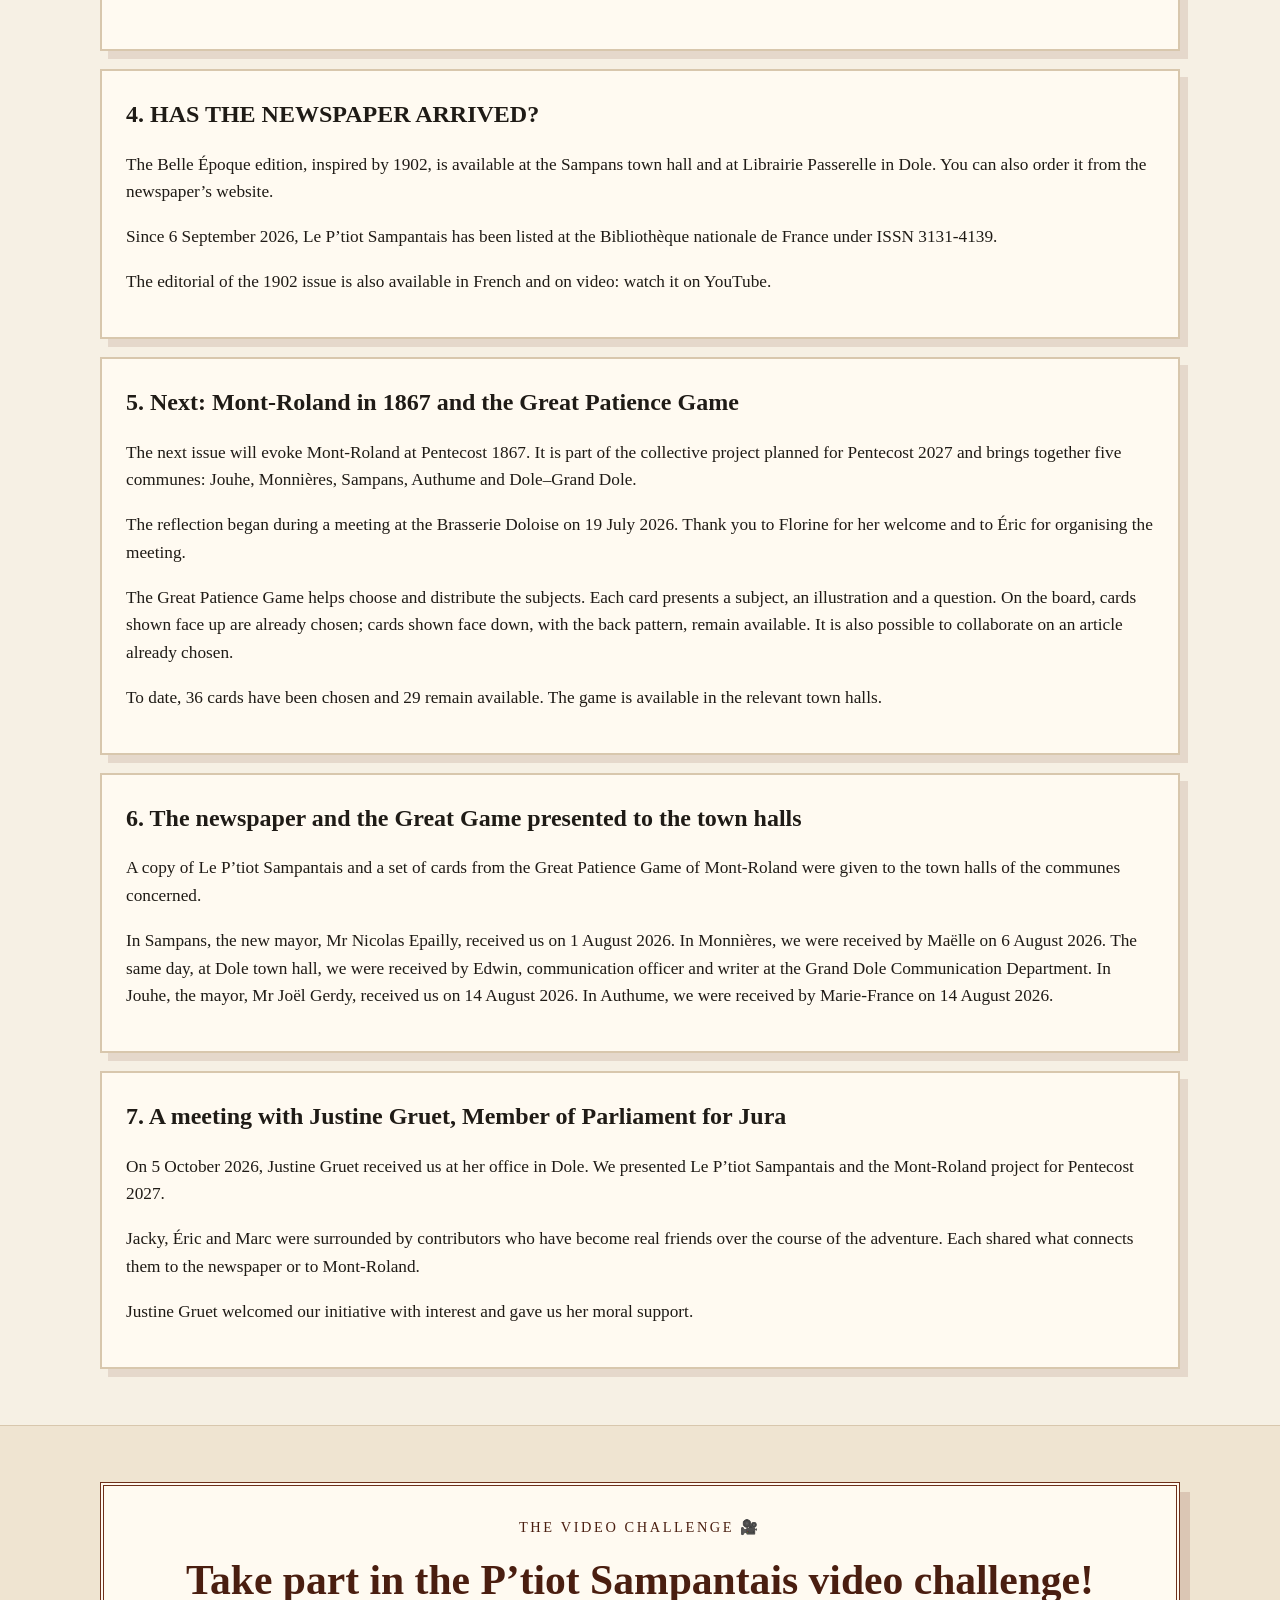
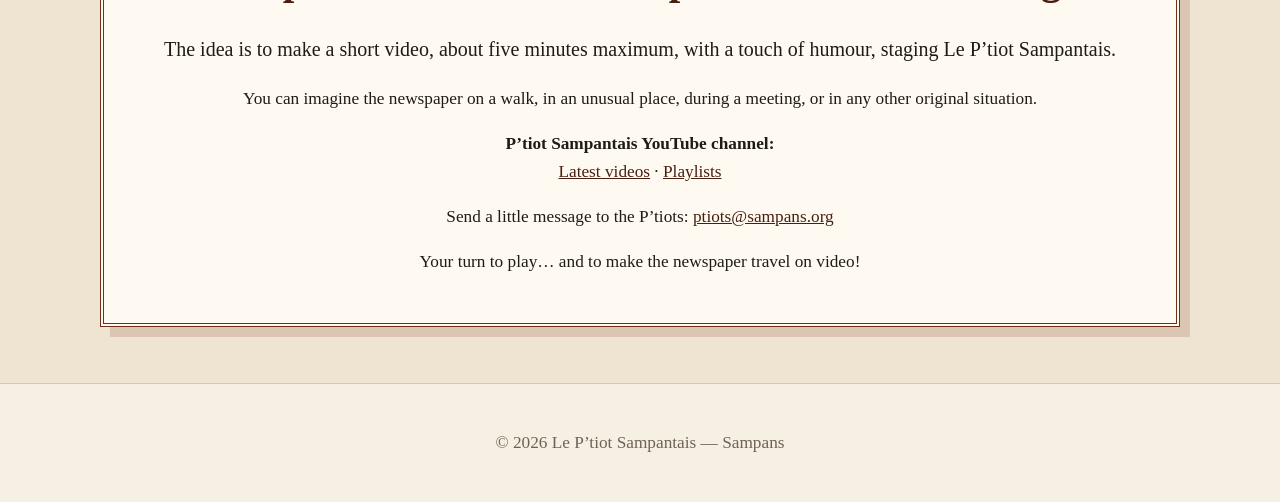
==== commit cb375c5f: "Add files via upload" ====
--- a/index.html
+++ b/index.html
@@ -26,12 +26,14 @@
           <button class="language-button" type="button" data-lang="fr">Français</button>
           <button class="language-button" type="button" data-lang="en">English</button>
           <button class="language-button" type="button" data-lang="zh">中文</button>
+          <button class="language-button" type="button" data-lang="de">Deutsch</button>
+          <button class="language-button" type="button" data-lang="nl">Nederlands</button>
         </div>
       </div>
 
       <div class="buttons">
         <a class="button primary" href="#acheter" data-i18n="orderButton">Commander un exemplaire</a>
-        <a class="button secondary" href="https://www.youtube.com/@LePtiotSampantais/videos" target="_blank" rel="noopener" data-i18n="youtubeVideosButton">Vidéos</a>
+        <a class="button secondary" href="https://www.youtube.com/playlist?list=PLAIeSkF5OtUQ" target="_blank" rel="noopener" data-i18n="youtubeVideosButton">Dernières vidéos</a>
         <a class="button secondary" href="https://www.youtube.com/@LePtiotSampantais/playlists" target="_blank" rel="noopener" data-i18n="youtubePlaylistsButton">Playlists</a>
       </div>
     </div>
@@ -51,12 +53,30 @@
       </div>
     </section>
 
+    <section id="porte-du-temps" class="section door-section">
+      <div class="container">
+        <h2 data-i18n="doorTitle">La porte du temps — 1902</h2>
+        <p class="large" data-i18n="doorIntro">Une illustration colorisée pour ouvrir le journal comme une porte vers Sampans en 1902.</p>
+        <figure class="door-frame">
+          <img src="assets/p02-la-porte-du-temps-colorisee.png" alt="La porte du temps 1902, illustration colorisée" loading="lazy">
+        </figure>
+      </div>
+    </section>
+
+
 <section id="grand-jeu-patience" class="section patience-section">
       <div class="container">
         <h2 data-i18n="patienceTitle">Le Grand jeu de patience de Mont Roland</h2>
         <p class="large" data-i18n="patienceIntro">
           L’état du moment : 36 cartes choisies, 29 cartes à choisir.
         </p>
+
+        <div class="patience-explanations">
+          <p data-i18n="patienceAvailableText">Les cartes dont on voit le verso, le motif du dos, sont encore disponibles.</p>
+          <p data-i18n="patienceCollaborateText">Vous pouvez aussi collaborer à un article dont la carte a déjà été choisie.</p>
+          <p data-i18n="patienceTownHallText">Le jeu de cartes est disponible dans les mairies concernées.</p>
+        </div>
+
         <p class="small patience-note" data-i18n="patienceNote">
           Pour participer à ce jeu, contactez : contact@sampans.org pour recevoir les articles disponibles.
         </p>
@@ -689,22 +709,6 @@
         </div>
     
         </div>
-      </div>
-    </section>
-
-    <section id="atelier" class="section discreet-work-section">
-      <div class="container">
-        <details class="discreet-work-box">
-          <summary data-i18n="workLinksSummary">Atelier</summary>
-          <div class="discreet-work-content">
-            <p data-i18n="workLinksIntro">Documents de travail pour le prochain journal :</p>
-            <ul class="discreet-work-list">
-              <li><a href="https://www.youtube.com/playlist?list=PLeytCrYqdNcQ" target="_blank" rel="noopener" data-i18n="workJesuites">Jésuites à Mont-Roland</a></li>
-              <li><a href="https://www.youtube.com/playlist?list=PLHTAC6tNaAc0" target="_blank" rel="noopener" data-i18n="workDocuments">Documents sur le Mont-Roland</a></li>
-            </ul>
-            <p class="small" data-i18n="workHint">Liens de travail pour l’atelier du prochain journal.</p>
-          </div>
-        </details>
       </div>
     </section>
 <section id="projet" class="section">
@@ -799,11 +803,11 @@
         <p data-i18n="aboutP1">Ce site est une initiative locale indépendante autour de la mémoire de Sampans et de sa région. Il ne remplace pas les informations officielles de la commune.</p>
         <p><span data-i18n="contact">Contact :</span> <a href="mailto:contact@sampans.org">contact@sampans.org</a></p>
         <p data-i18n="youtubeText">Retrouvez Le P’tiot Sampantais sur YouTube :</p>
-        <p class="youtube-links"><a class="button primary" href="https://www.youtube.com/@LePtiotSampantais/videos" target="_blank" rel="noopener" data-i18n="youtubeVideosButton">Vidéos</a> <a class="button primary" href="https://www.youtube.com/@LePtiotSampantais/playlists" target="_blank" rel="noopener" data-i18n="youtubePlaylistsButton">Playlists</a></p>
+        <p class="youtube-links"><a class="button primary" href="https://www.youtube.com/playlist?list=PLAIeSkF5OtUQ" target="_blank" rel="noopener" data-i18n="youtubeVideosButton">Dernières vidéos</a> <a class="button primary" href="https://www.youtube.com/@LePtiotSampantais/playlists" target="_blank" rel="noopener" data-i18n="youtubePlaylistsButton">Playlists</a></p>
         <p><span data-i18n="ptiotsMessageText">Envoyez un petit message aux P’tiots :</span> <a href="mailto:ptiots@sampans.org">ptiots@sampans.org</a></p>
       </div>
     </section>
-  
+
     <section id="lancement" class="section news-section">
       <div class="container">
         <h2 data-i18n="newsTitle">Actualités</h2>
@@ -811,30 +815,48 @@
 
         <div class="news-list">
           <article class="news-card">
-            <h3 data-i18n="newsProgressTitle">1. Un article dans Le Progrès</h3>
-            <p data-i18n="newsProgressText">Patrice Genreau, correspondant du journal Le Progrès, a consacré un article au projet. Il présente Le P’tiot Sampantais comme un « journal populaire », au ton curieux, tendre, malicieux et accessible à tous.</p>
-            <p><a href="https://c.leprogres.fr/economie/2026/06/28/nouveau-journal-i-le-p-tiot-sampantais-i-est-sorti" target="_blank" rel="noopener" data-i18n="newsProgressLink">Lire l’article dans Le Progrès</a></p>
+            <h3 data-i18n="newsProgressTitle">1. Un article dans <em>Le Progrès</em></h3>
+            <p data-i18n="newsProgressText">Dans son article du 28 juin 2026, Patrice Genreau, correspondant du <em>Progrès</em>, présente <em>Le P’tiot Sampantais</em> comme un « journal populaire », au ton curieux, tendre et malicieux, accessible à tous.</p>
+            <p><a href="https://c.leprogres.fr/economie/2026/06/28/nouveau-journal-i-le-p-tiot-sampantais-i-est-sorti" target="_blank" rel="noopener" data-i18n="newsProgressLink">Lire l’article dans <em>Le Progrès</em></a></p>
           </article>
 
           <article class="news-card">
-            <h3 data-i18n="newsLaunchTitle">2. Lancement officiel le 5 septembre</h3>
-            <p data-i18n="newsLaunchText">Le lancement officiel aura lieu lors du marché des producteurs du samedi 5 septembre.</p>
+            <h3 data-i18n="newsLaunchTitle">2. Le lancement officiel a eu lieu le 5 septembre</h3>
+            <p data-i18n="newsLaunchText">Le lancement initial, prévu le 27 juin 2026, a été annulé en raison de la canicule. Le journal a finalement été présenté au public le samedi 5 septembre, lors du marché des producteurs de Sampans. Ce fut l’occasion de faire découvrir le premier numéro et d’échanger avec les visiteurs et les producteurs. Merci à Twix de nous avoir tenu compagnie.</p>
+            <p data-i18n="newsLaunchText2">Le site du <em>P’tiot Sampantais</em> est en ligne : <a href="https://www.sampans.org/">www.sampans.org</a>. À partager sans réserve !</p>
           </article>
 
           <article class="news-card">
             <h3 data-i18n="newsShareTitle">3. Faites connaître le journal</h3>
-            <p data-i18n="newsShareText">Inviter chacun à parler du P’tiot Sampantais autour de lui. Toutes les occasions sont bonnes : promenade, rencontre entre voisins, famille, amis, etc.</p>
+            <p data-i18n="newsShareText">Vous pouvez aider à faire connaître <em>Le P’tiot Sampantais</em> en en parlant autour de vous : à vos voisins, à votre famille ou à vos amis, au détour d’une promenade ou d’une rencontre. Chaque occasion compte !</p>
           </article>
 
           <article class="news-card">
-            <h3 data-i18n="newsFirstIssueTitle">4. Le premier numéro est toujours disponible</h3>
-            <p data-i18n="newsFirstIssueText">L’édition Belle Époque, façon 1902, continue de circuler. Elle est disponible à la mairie de Sampans et peut aussi être commandée depuis la page Web du journal.</p>
+            <h3 data-i18n="newsArrivedTitle">4. LE JOURNAL EST-IL ARRIVÉ ?</h3>
+            <p data-i18n="newsArrivedText">L’édition Belle Époque, inspirée de 1902, est disponible à la mairie de Sampans et à la Librairie Passerelle de Dole. Vous pouvez aussi la commander depuis le site du journal.</p>
+            <p data-i18n="newsBnfText">Depuis le 6 septembre 2026, <em>Le P’tiot Sampantais</em> est répertorié à la Bibliothèque nationale de France sous l’ISSN 3131-4139.</p>
+            <p data-i18n="newsEditorialText">L’éditorial du numéro de 1902 est également disponible en français et en vidéo : <a href="https://youtu.be/f5jT_kXMYow" target="_blank" rel="noopener">le regarder sur YouTube</a>.</p>
           </article>
 
           <article class="news-card">
             <h3 data-i18n="newsNextTitle">5. La suite : Mont-Roland en 1867 et le Grand Jeu de patience</h3>
-            <p data-i18n="newsNextText">Le prochain journal venu du passé est en préparation et sera consacré au Mont-Roland en 1867. Sa construction s’appuie sur le Grand Jeu de patience de Mont-Roland, organisé autour de cinq « maisons » : Jouhe – Monnières – Sampans – Authume – Dole–Grand Dole.</p>
-            <p data-i18n="newsNextText2">Chaque carte comporte une illustration, un court texte et une question sur un personnage, un lieu, un document ou un événement. Une fois les cartes classées, elles font apparaître l’organisation du futur numéro et facilitent la répartition des sujets entre les contributeurs.</p>
+            <p data-i18n="newsNextText">Le prochain numéro évoquera le Mont-Roland à la Pentecôte 1867. Il s’inscrit dans le projet collectif prévu pour la Pentecôte 2027 et rassemble cinq communes : Jouhe, Monnières, Sampans, Authume et Dole–Grand Dole.</p>
+            <p data-i18n="newsNextText2">La réflexion a commencé lors d’une rencontre à la Brasserie Doloise, le 19 juillet 2026. Merci à Florine pour son accueil et à Éric pour l’organisation de cette rencontre.</p>
+            <p data-i18n="newsNextText3">Le <em>Grand Jeu de patience</em> aide à choisir et à répartir les sujets. Chaque carte présente un sujet, une illustration et une question. Sur le tableau, les cartes dont on voit le recto sont déjà choisies ; celles dont on voit le verso, avec le motif du dos, restent disponibles. Il est aussi possible de collaborer à un article déjà choisi.</p>
+            <p data-i18n="newsNextText4">À ce jour, 36 cartes sont choisies et 29 restent disponibles. Le jeu est disponible dans les mairies concernées.</p>
+          </article>
+
+          <article class="news-card">
+            <h3 data-i18n="newsMairiesTitle">6. Le journal et le Grand Jeu présentés aux mairies</h3>
+            <p data-i18n="newsMairiesText">Un exemplaire du <em>P’tiot Sampantais</em> et un jeu de cartes du <em>Grand Jeu de patience de Mont-Roland</em> ont été remis aux mairies des communes concernées.</p>
+            <p data-i18n="newsMairiesText2">À Sampans, le nouveau maire, M. Nicolas Epailly, nous a reçus le 1er août 2026. À Monnières, nous avons été reçus par Maëlle le 6 août 2026. Le même jour, à l’hôtel de ville de Dole, nous avons été reçus par Edwin, chargé de communication et rédacteur à la Direction de la communication du Grand Dole. À Jouhe, le maire, M. Joël Gerdy, nous a reçus le 14 août 2026. À Authume, nous avons été reçus par Marie-France le 14 août 2026.</p>
+          </article>
+
+          <article class="news-card">
+            <h3 data-i18n="newsDeputyTitle">7. Une rencontre avec Justine Gruet, députée du Jura</h3>
+            <p data-i18n="newsDeputyText">Le 5 octobre 2026, Justine Gruet nous a reçus à sa permanence, à Dole. Nous lui avons présenté <em>Le P’tiot Sampantais</em> et le projet du Mont-Roland pour la Pentecôte 2027.</p>
+            <p data-i18n="newsDeputyText2">Jacky, Éric et Marc étaient entourés de contributeurs devenus de vrais amis au fil de l’aventure. Chacun a partagé avec plaisir ce qui le rattache au journal ou au Mont-Roland.</p>
+            <p data-i18n="newsDeputyText3">Justine Gruet a accueilli notre démarche avec intérêt et nous a apporté son soutien moral.</p>
           </article>
         </div>
       </div>
@@ -847,15 +869,14 @@
           <h2 data-i18n="videoTitle">Participez au défi vidéo du P’tiot Sampantais !</h2>
           <p class="large" data-i18n="videoIntro">Le principe : réaliser une courte vidéo, d’environ cinq minutes maximum, avec une touche d’humour, en mettant Le P’tiot Sampantais en scène.</p>
           <p data-i18n="videoIdeas">On peut imaginer le journal en promenade, dans un lieu insolite, lors d’une rencontre ou dans toute autre situation originale.</p>
-          <p><strong data-i18n="videoChannelLabel">Chaîne YouTube du P’tiot Sampantais :</strong><br><a href="https://www.youtube.com/@LePtiotSampantais/videos" target="_blank" rel="noopener" data-i18n="youtubeVideosButton">Vidéos</a> · <a href="https://www.youtube.com/@LePtiotSampantais/playlists" target="_blank" rel="noopener" data-i18n="youtubePlaylistsButton">Playlists</a></p>
+          <p><strong data-i18n="videoChannelLabel">Chaîne YouTube du P’tiot Sampantais :</strong><br><a href="https://www.youtube.com/playlist?list=PLAIeSkF5OtUQ" target="_blank" rel="noopener" data-i18n="youtubeVideosButton">Dernières vidéos</a> · <a href="https://www.youtube.com/@LePtiotSampantais/playlists" target="_blank" rel="noopener" data-i18n="youtubePlaylistsButton">Playlists</a></p>
           <p><span data-i18n="ptiotsMessageText">Envoyez un petit message aux P’tiots :</span> <a href="mailto:ptiots@sampans.org">ptiots@sampans.org</a></p>
           <p data-i18n="videoPlay">À vous de jouer… et de faire voyager le journal en vidéo !</p>
-          <p class="video-buttons"><a class="button primary video-button" href="https://www.youtube.com/@LePtiotSampantais/videos" target="_blank" rel="noopener" data-i18n="videoVideosButton">Voir les vidéos</a> <a class="button primary video-button" href="https://www.youtube.com/@LePtiotSampantais/playlists" target="_blank" rel="noopener" data-i18n="videoPlaylistsButton">Voir les playlists</a></p>
         </div>
       </div>
     </section>
 
-  </main>
+</main>
 
   <footer><div class="container"><p>© 2026 Le P’tiot Sampantais — Sampans</p></div></footer>
   <script src="script.js"></script>
--- a/style.css
+++ b/style.css
@@ -603,3 +603,46 @@
   flex-wrap: wrap;
   margin-top: 22px;
 }
+
+
+/* Éditorial */
+.editorial-section {
+  text-align: center;
+  background: var(--white);
+}
+
+.editorial-buttons {
+  display: flex;
+  gap: 12px;
+  justify-content: center;
+  flex-wrap: wrap;
+  margin-top: 22px;
+}
+
+/* Illustration La porte du temps */
+.door-section {
+  text-align: center;
+  background: var(--paper);
+}
+
+.door-frame {
+  margin: 28px auto 10px;
+  max-width: 980px;
+  background: white;
+  padding: 12px;
+  border: 2px solid var(--line);
+  box-shadow: 10px 10px 0 rgba(110, 47, 26, 0.12);
+}
+
+.door-frame img {
+  display: block;
+  width: 100%;
+  height: auto;
+}
+
+.patience-explanations {
+  margin: 18px 0;
+  padding: 18px;
+  background: var(--paper);
+  border: 2px solid var(--line);
+}
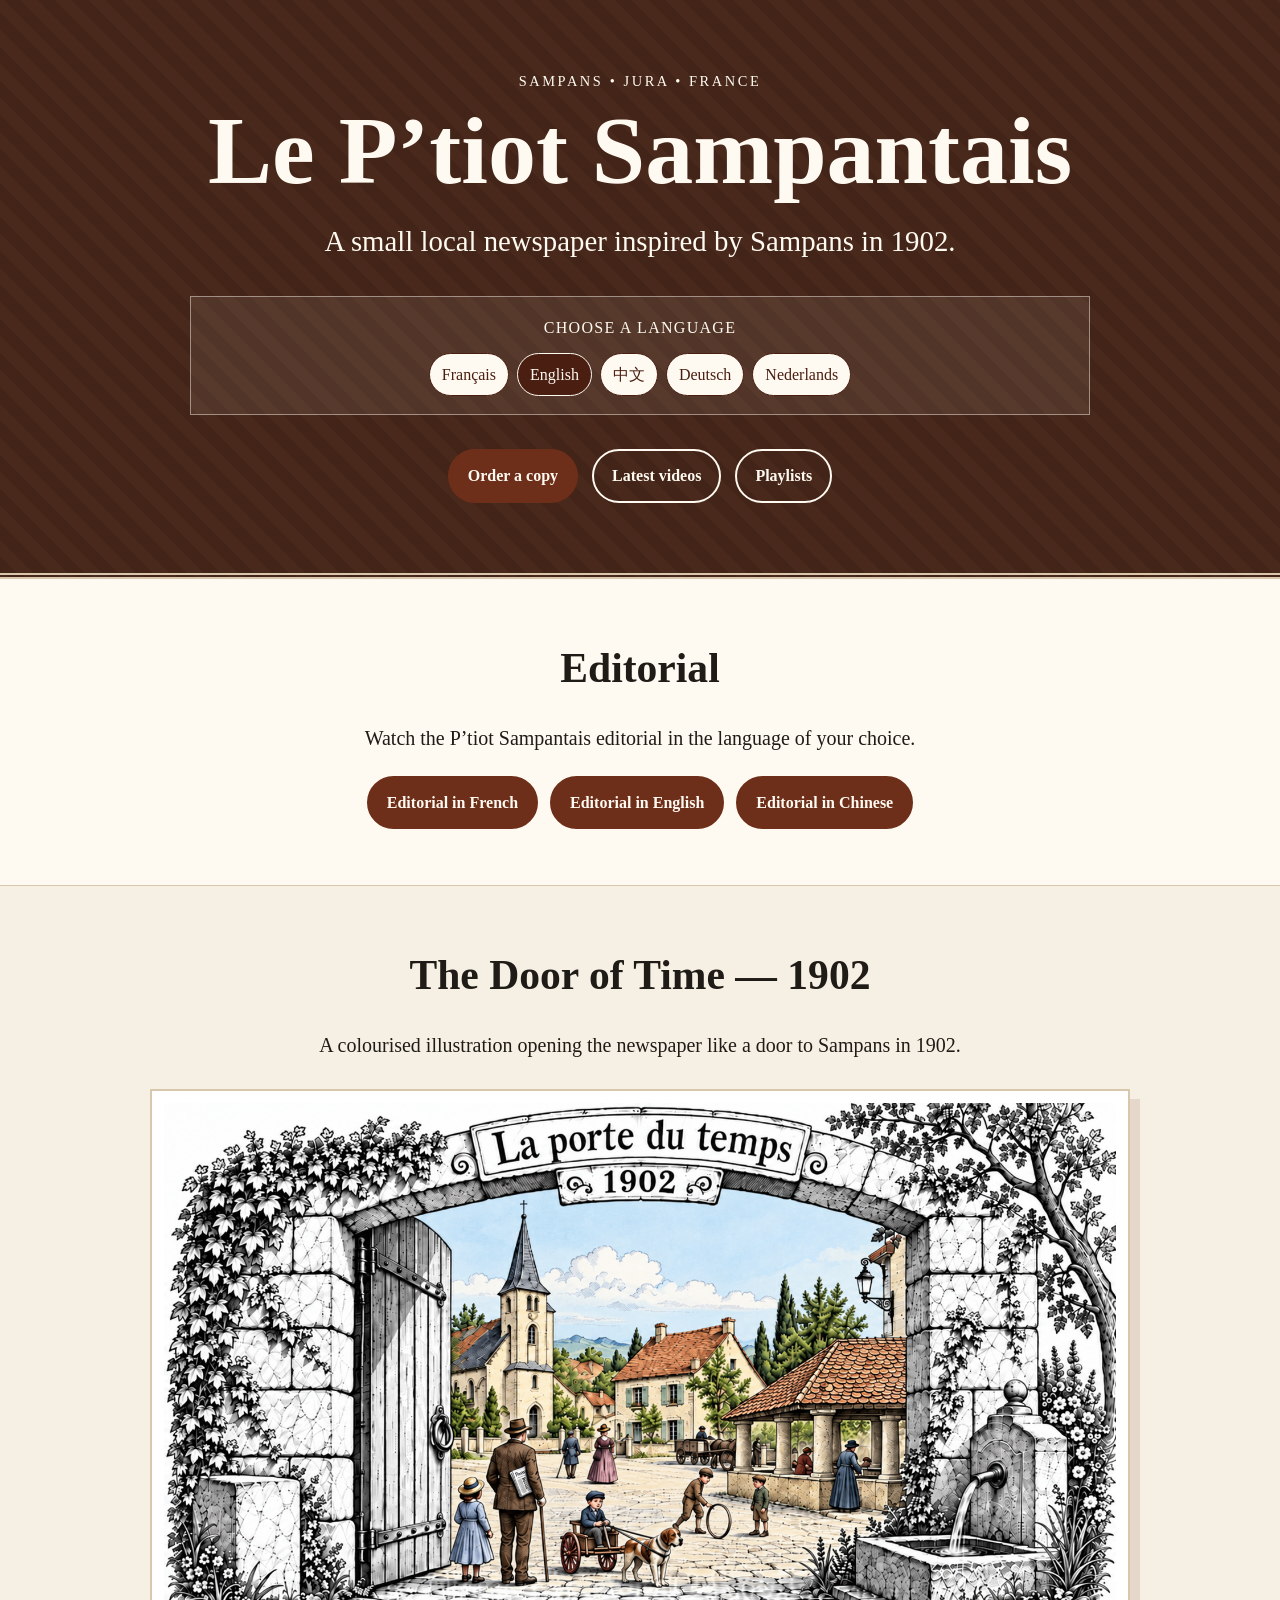
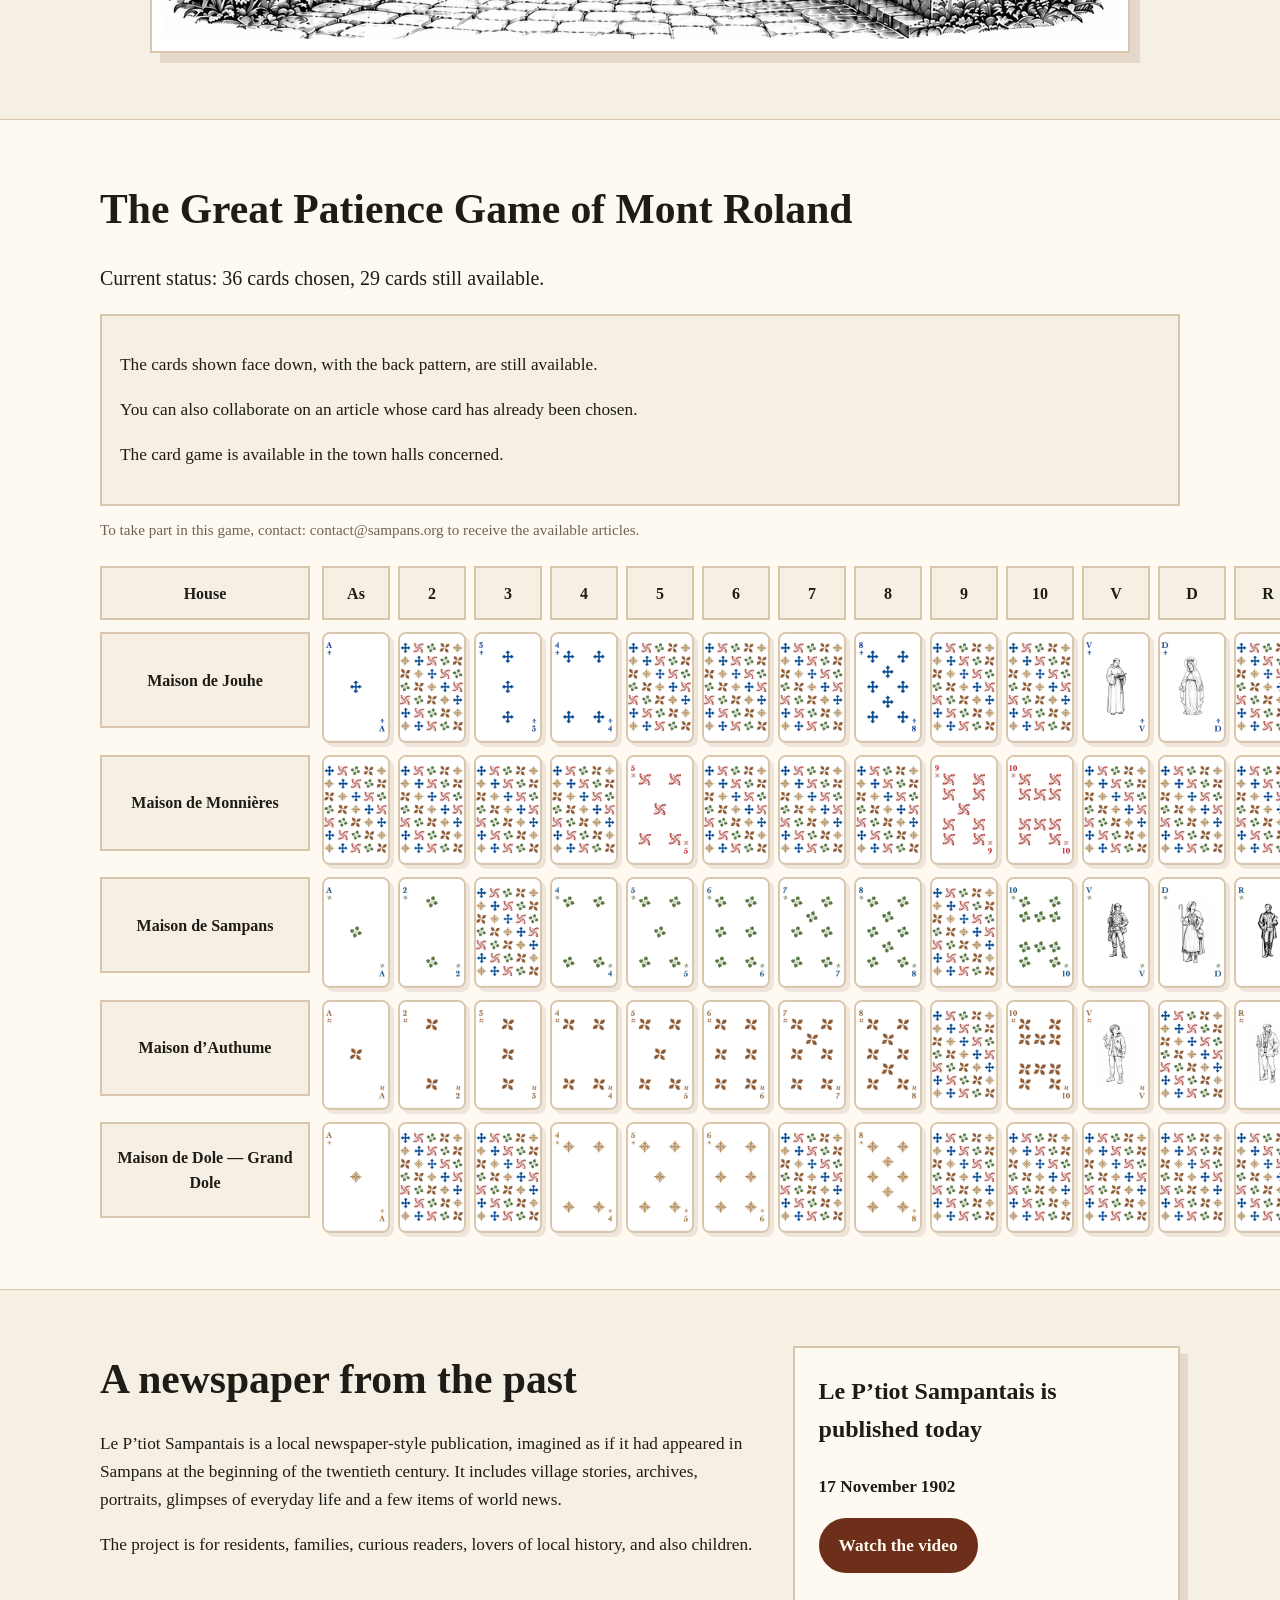
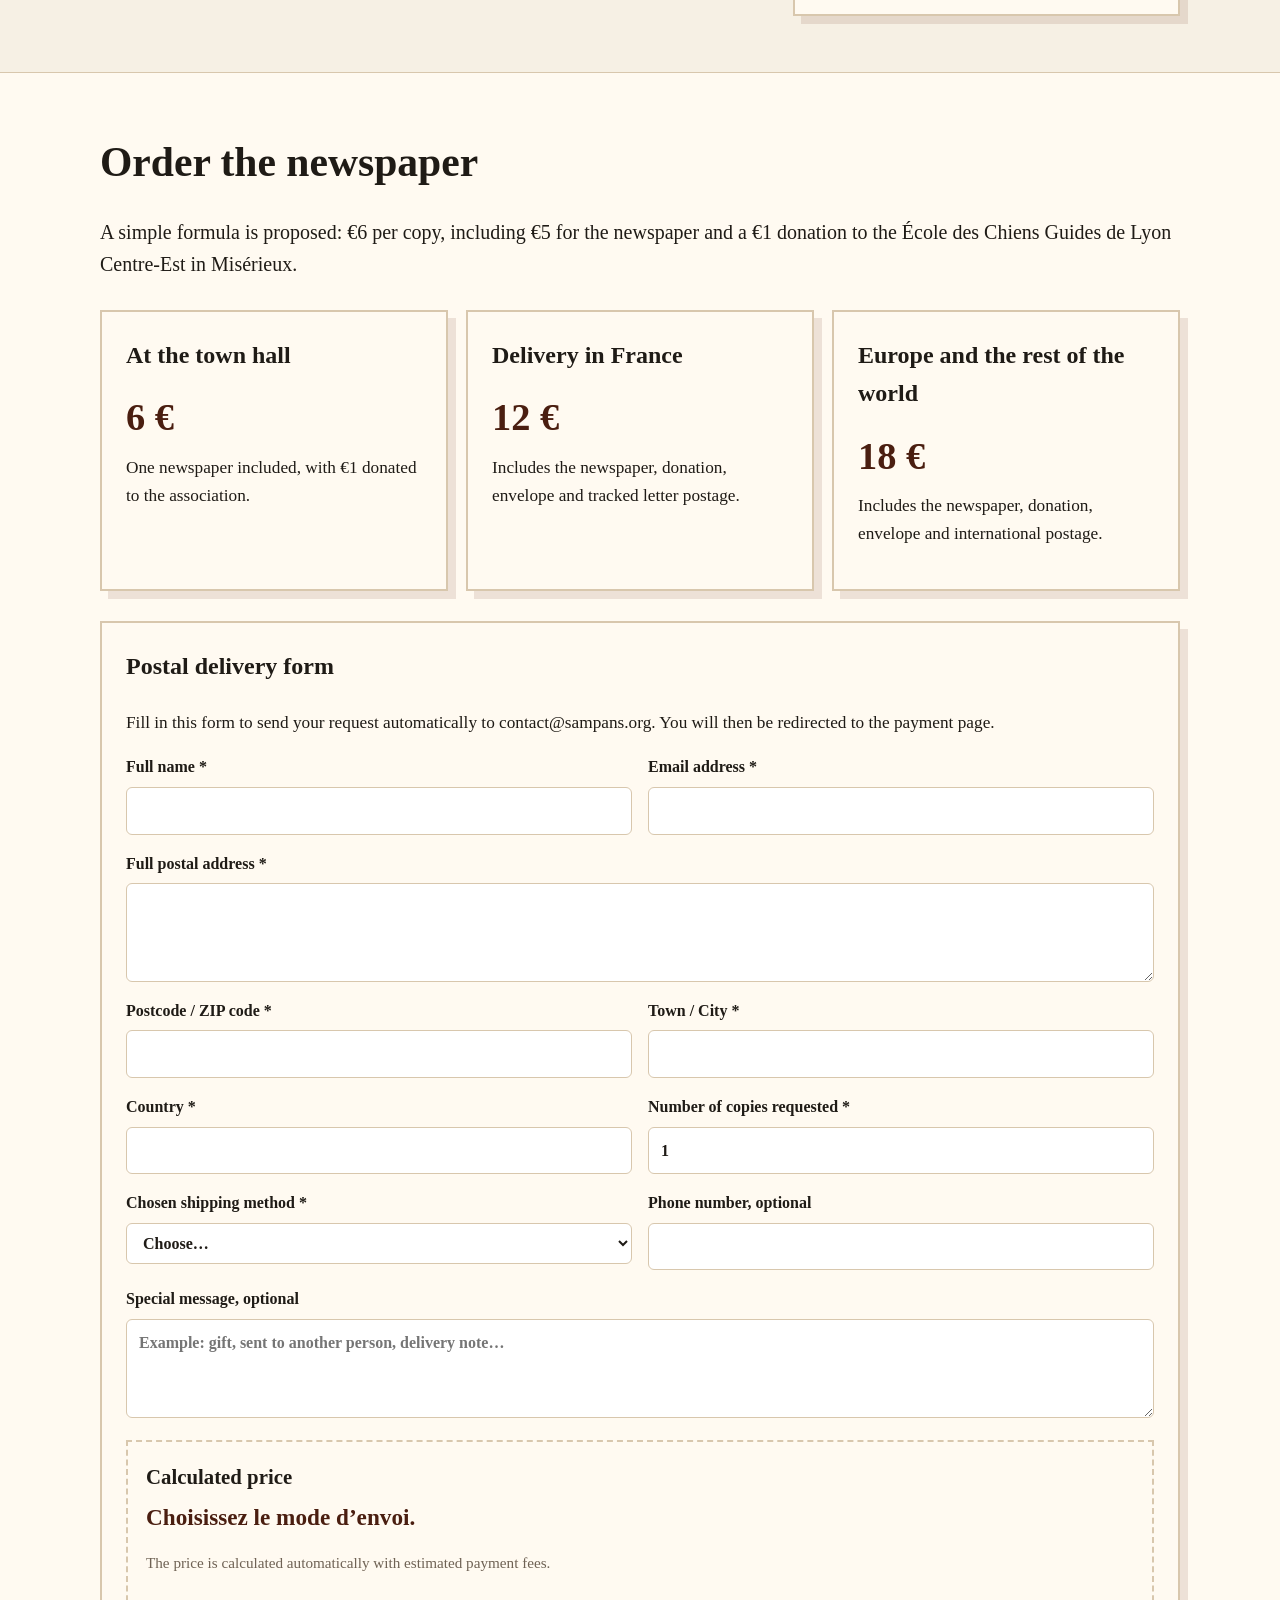
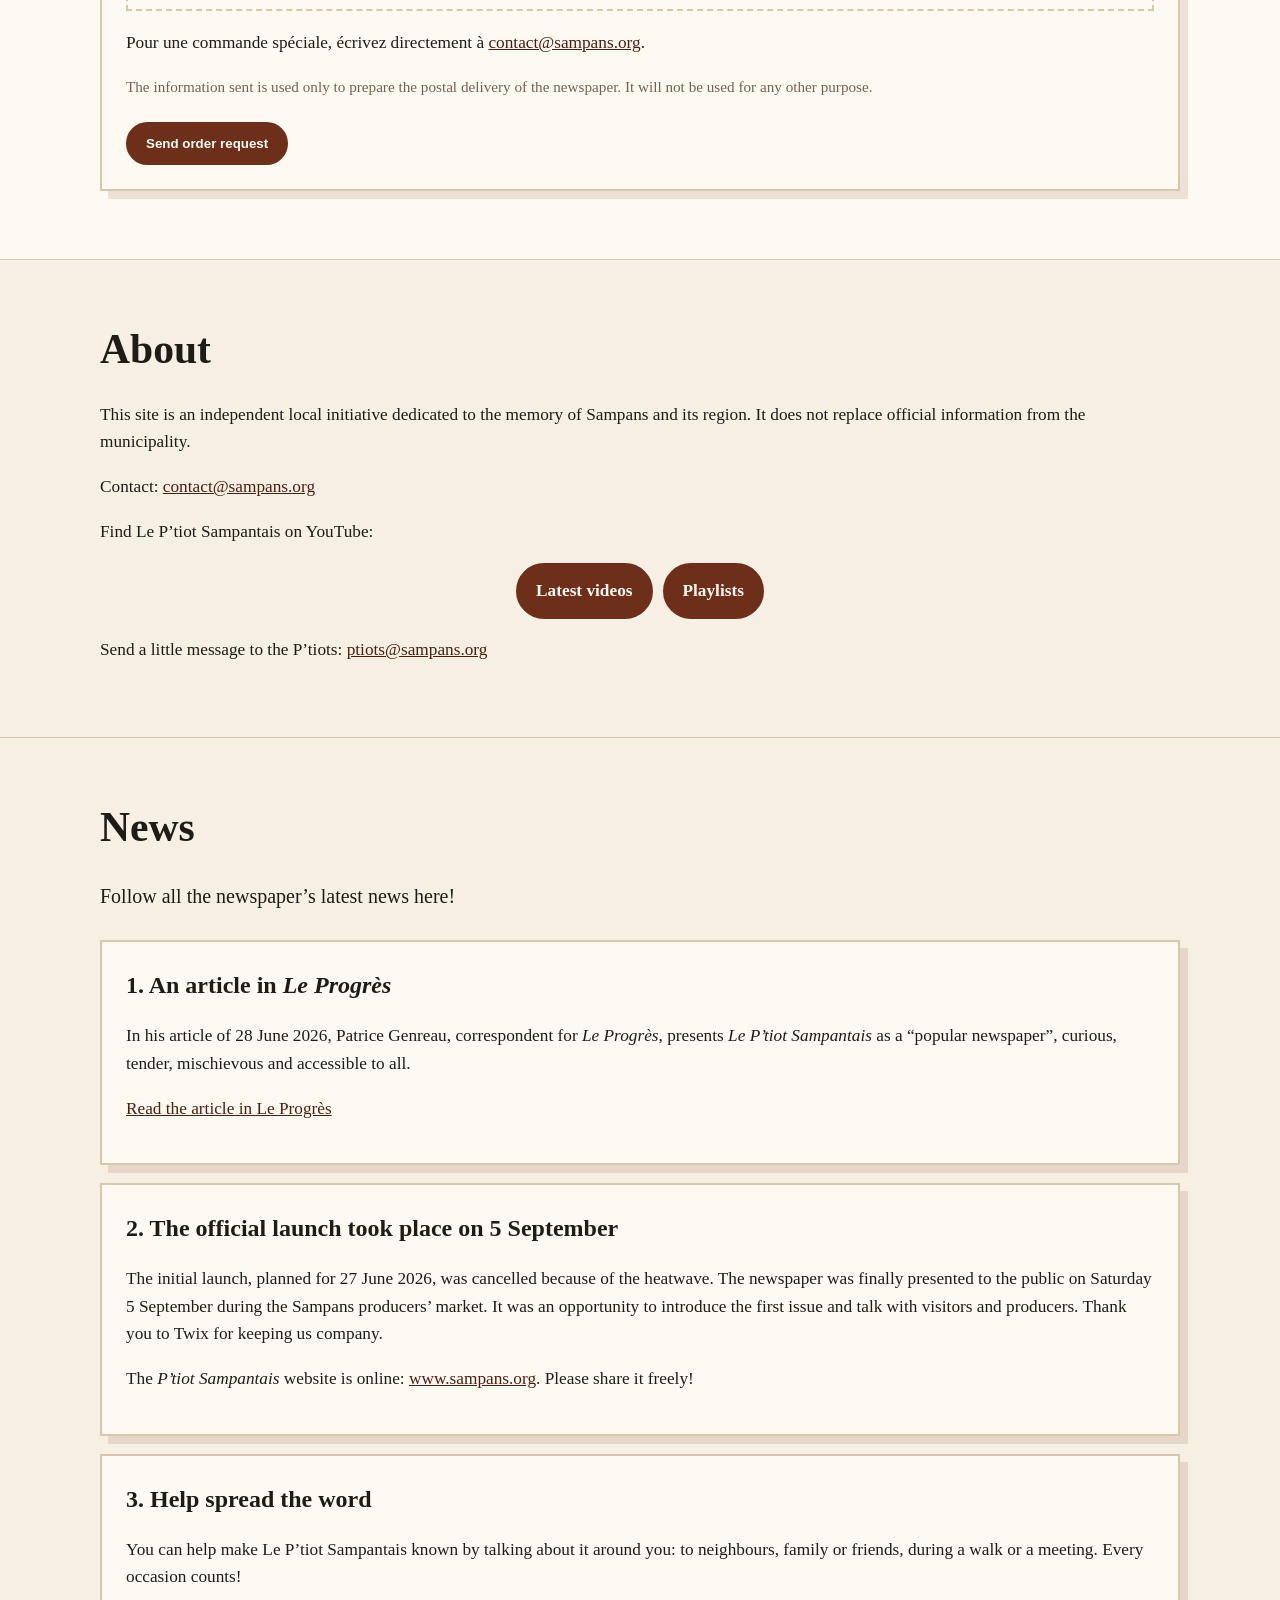
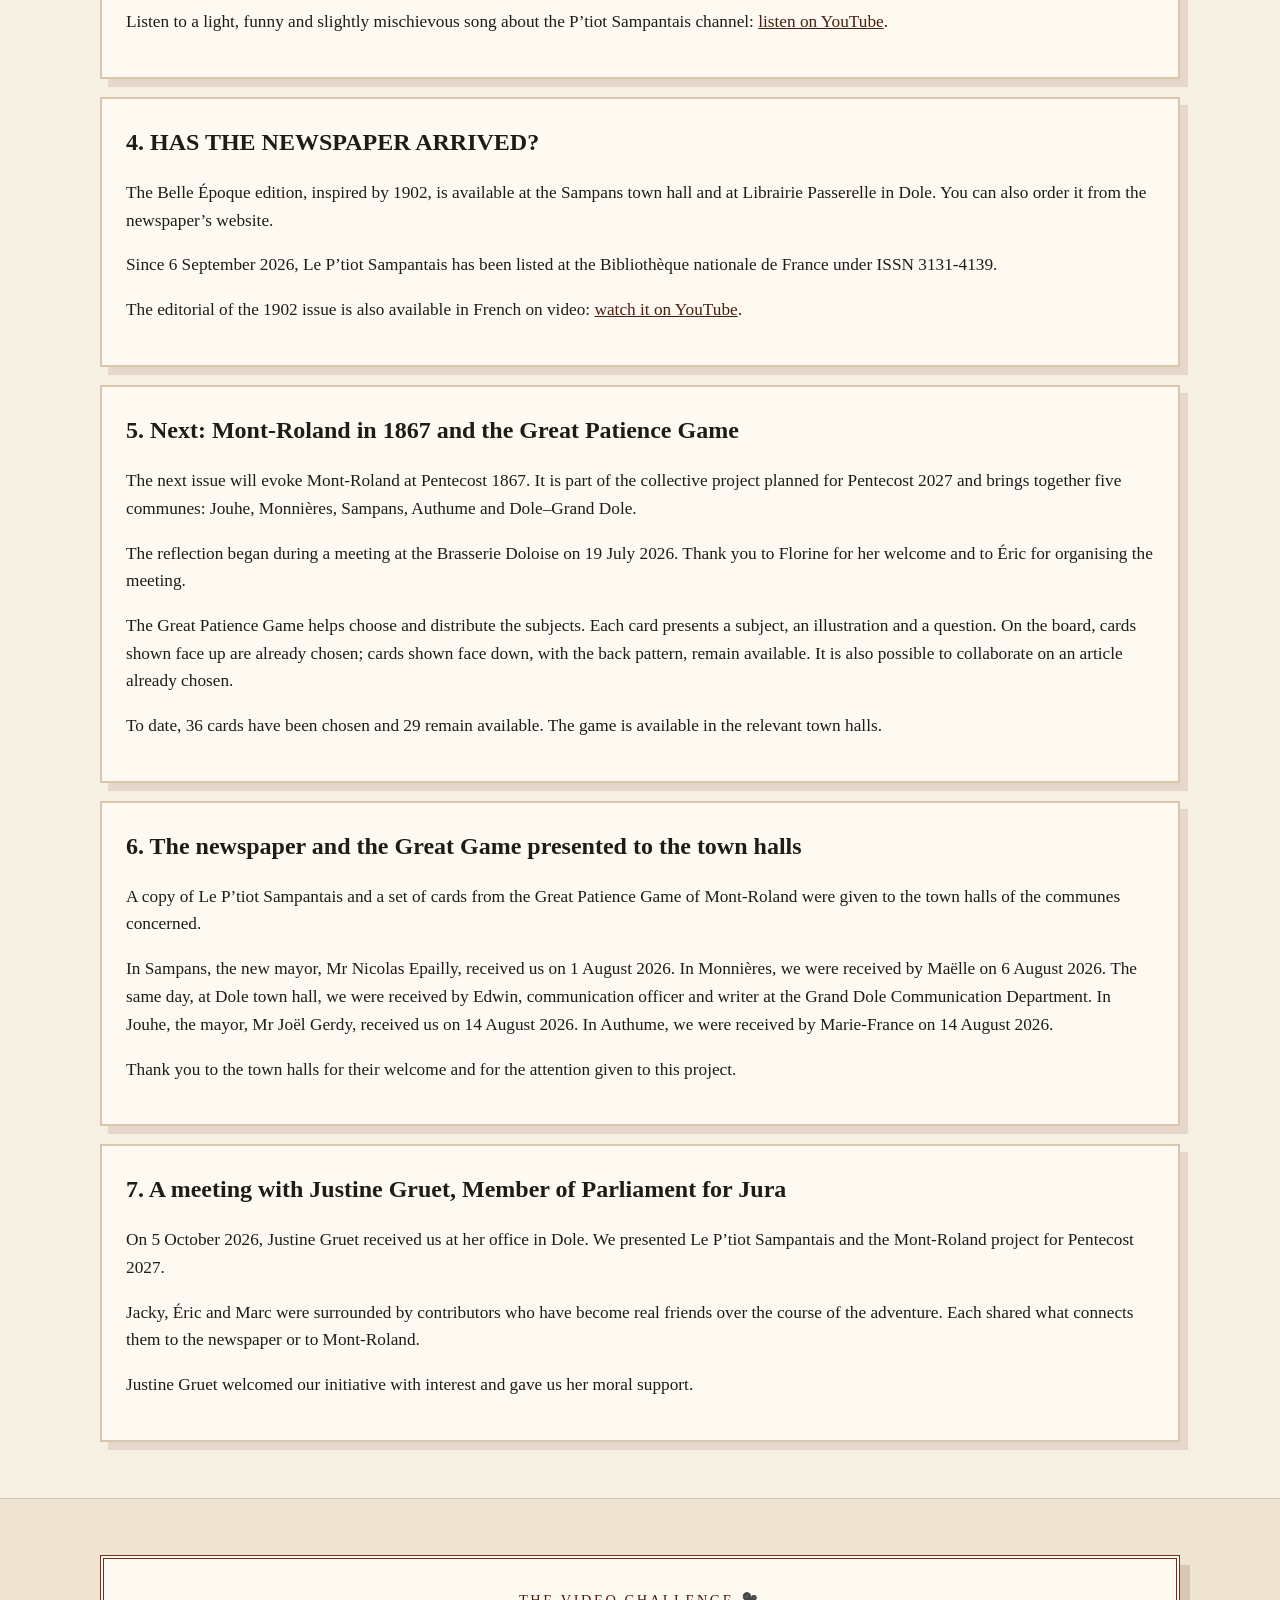
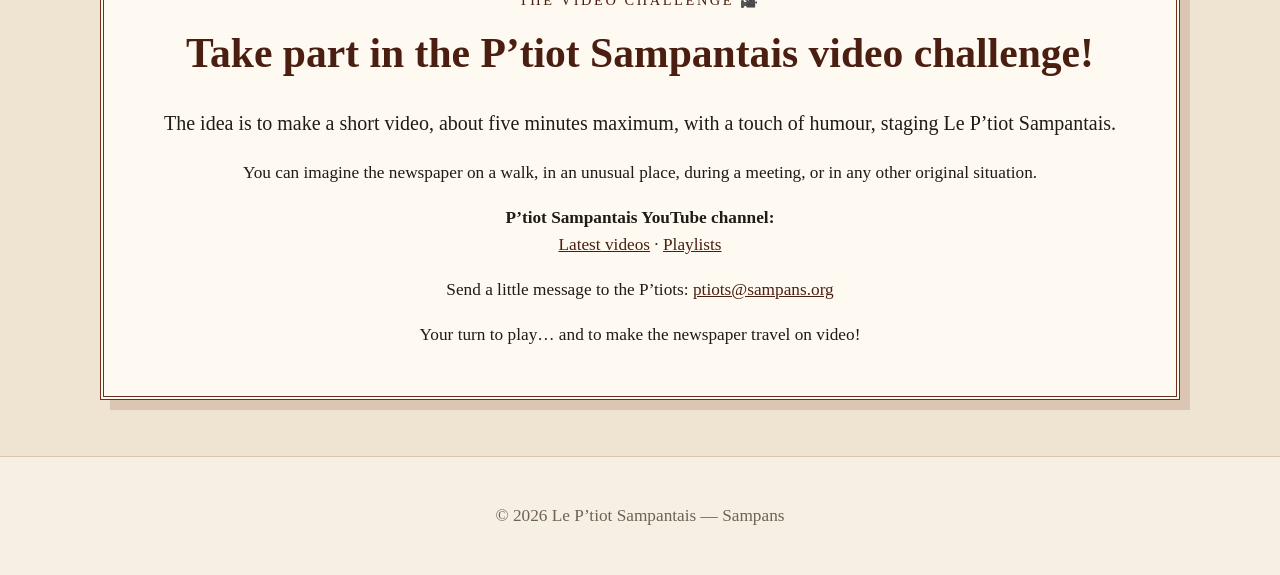
==== commit 7c9c410b: "Add files via upload" ====
--- a/index.html
+++ b/index.html
@@ -719,9 +719,9 @@
           <p data-i18n="projectP2">Ce projet est destiné aux habitants, aux familles, aux curieux, aux amoureux de l’histoire locale, mais aussi aux enfants.</p>
         </div>
         <aside class="card">
-          <h3 data-i18n="launchTitle">Lancement officiel</h3>
-          <p><strong data-i18n="launchDate">Samedi 5 septembre</strong><br><span data-i18n-html="launchPlace">Marché des producteurs de Sampans</span></p>
-          <p data-i18n="launchProgramme">Le lancement officiel du P’tiot Sampantais aura lieu lors du marché des producteurs du samedi 5 septembre.</p>
+          <h3 data-i18n="issueTodayTitle">Le P’tiot Sampantais paraît aujourd’hui</h3>
+          <p><strong data-i18n="issueTodayDate">17 novembre 1902</strong></p>
+          <p><a class="button primary" href="https://youtu.be/AZWyS7-9jc8" target="_blank" rel="noopener" data-i18n="issueTodayButton">Voir la vidéo</a></p>
         </aside>
       </div>
     </section>
@@ -815,27 +815,28 @@
 
         <div class="news-list">
           <article class="news-card">
-            <h3 data-i18n="newsProgressTitle">1. Un article dans <em>Le Progrès</em></h3>
-            <p data-i18n="newsProgressText">Dans son article du 28 juin 2026, Patrice Genreau, correspondant du <em>Progrès</em>, présente <em>Le P’tiot Sampantais</em> comme un « journal populaire », au ton curieux, tendre et malicieux, accessible à tous.</p>
+            <h3 data-i18n-html="newsProgressTitle">1. Un article dans <em>Le Progrès</em></h3>
+            <p data-i18n-html="newsProgressText">Dans son article du 28 juin 2026, Patrice Genreau, correspondant du <em>Progrès</em>, présente <em>Le P’tiot Sampantais</em> comme un « journal populaire », au ton curieux, tendre et malicieux, accessible à tous.</p>
             <p><a href="https://c.leprogres.fr/economie/2026/06/28/nouveau-journal-i-le-p-tiot-sampantais-i-est-sorti" target="_blank" rel="noopener" data-i18n="newsProgressLink">Lire l’article dans <em>Le Progrès</em></a></p>
           </article>
 
           <article class="news-card">
             <h3 data-i18n="newsLaunchTitle">2. Le lancement officiel a eu lieu le 5 septembre</h3>
             <p data-i18n="newsLaunchText">Le lancement initial, prévu le 27 juin 2026, a été annulé en raison de la canicule. Le journal a finalement été présenté au public le samedi 5 septembre, lors du marché des producteurs de Sampans. Ce fut l’occasion de faire découvrir le premier numéro et d’échanger avec les visiteurs et les producteurs. Merci à Twix de nous avoir tenu compagnie.</p>
-            <p data-i18n="newsLaunchText2">Le site du <em>P’tiot Sampantais</em> est en ligne : <a href="https://www.sampans.org/">www.sampans.org</a>. À partager sans réserve !</p>
+            <p data-i18n-html="newsLaunchText2">Le site du <em>P’tiot Sampantais</em> est en ligne : <a href="https://www.sampans.org/" target="_blank" rel="noopener">www.sampans.org</a>. À partager sans réserve !</p>
           </article>
 
           <article class="news-card">
             <h3 data-i18n="newsShareTitle">3. Faites connaître le journal</h3>
             <p data-i18n="newsShareText">Vous pouvez aider à faire connaître <em>Le P’tiot Sampantais</em> en en parlant autour de vous : à vos voisins, à votre famille ou à vos amis, au détour d’une promenade ou d’une rencontre. Chaque occasion compte !</p>
+            <p data-i18n-html="newsShareSongText">Écoutez une chanson légère, drôle et un peu malicieuse autour de la chaîne du P’tiot Sampantais : <a href="https://youtu.be/ZzfjNB56tss" target="_blank" rel="noopener">l’écouter sur YouTube</a>.</p>
           </article>
 
           <article class="news-card">
             <h3 data-i18n="newsArrivedTitle">4. LE JOURNAL EST-IL ARRIVÉ ?</h3>
             <p data-i18n="newsArrivedText">L’édition Belle Époque, inspirée de 1902, est disponible à la mairie de Sampans et à la Librairie Passerelle de Dole. Vous pouvez aussi la commander depuis le site du journal.</p>
             <p data-i18n="newsBnfText">Depuis le 6 septembre 2026, <em>Le P’tiot Sampantais</em> est répertorié à la Bibliothèque nationale de France sous l’ISSN 3131-4139.</p>
-            <p data-i18n="newsEditorialText">L’éditorial du numéro de 1902 est également disponible en français et en vidéo : <a href="https://youtu.be/f5jT_kXMYow" target="_blank" rel="noopener">le regarder sur YouTube</a>.</p>
+            <p data-i18n-html="newsEditorialText">L’éditorial du numéro de 1902 est également disponible en français et en vidéo : <a href="https://youtu.be/f5jT_kXMYow" target="_blank" rel="noopener">le regarder sur YouTube</a>.</p>
           </article>
 
           <article class="news-card">
@@ -850,6 +851,7 @@
             <h3 data-i18n="newsMairiesTitle">6. Le journal et le Grand Jeu présentés aux mairies</h3>
             <p data-i18n="newsMairiesText">Un exemplaire du <em>P’tiot Sampantais</em> et un jeu de cartes du <em>Grand Jeu de patience de Mont-Roland</em> ont été remis aux mairies des communes concernées.</p>
             <p data-i18n="newsMairiesText2">À Sampans, le nouveau maire, M. Nicolas Epailly, nous a reçus le 1er août 2026. À Monnières, nous avons été reçus par Maëlle le 6 août 2026. Le même jour, à l’hôtel de ville de Dole, nous avons été reçus par Edwin, chargé de communication et rédacteur à la Direction de la communication du Grand Dole. À Jouhe, le maire, M. Joël Gerdy, nous a reçus le 14 août 2026. À Authume, nous avons été reçus par Marie-France le 14 août 2026.</p>
+            <p data-i18n="newsMairiesThanks">Merci aux mairies pour leur accueil et pour l’attention portée à ce projet.</p>
           </article>
 
           <article class="news-card">
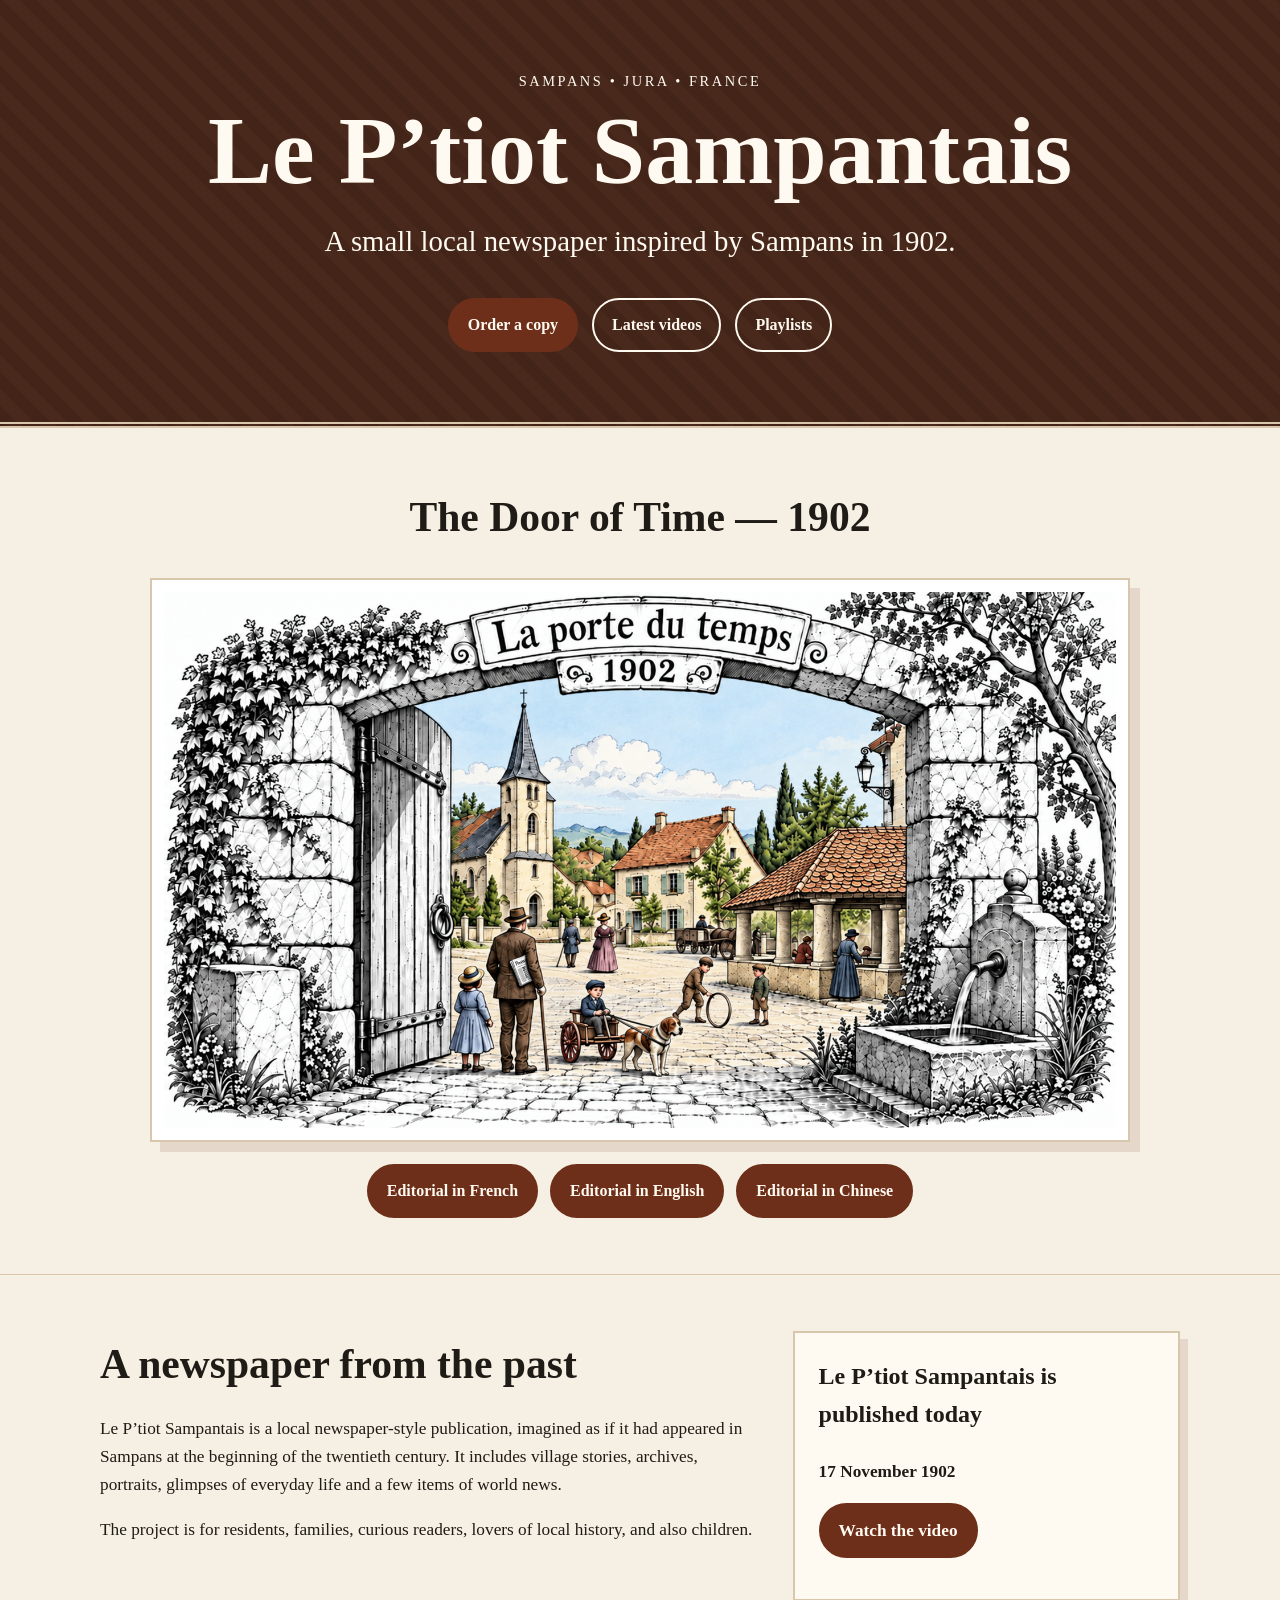
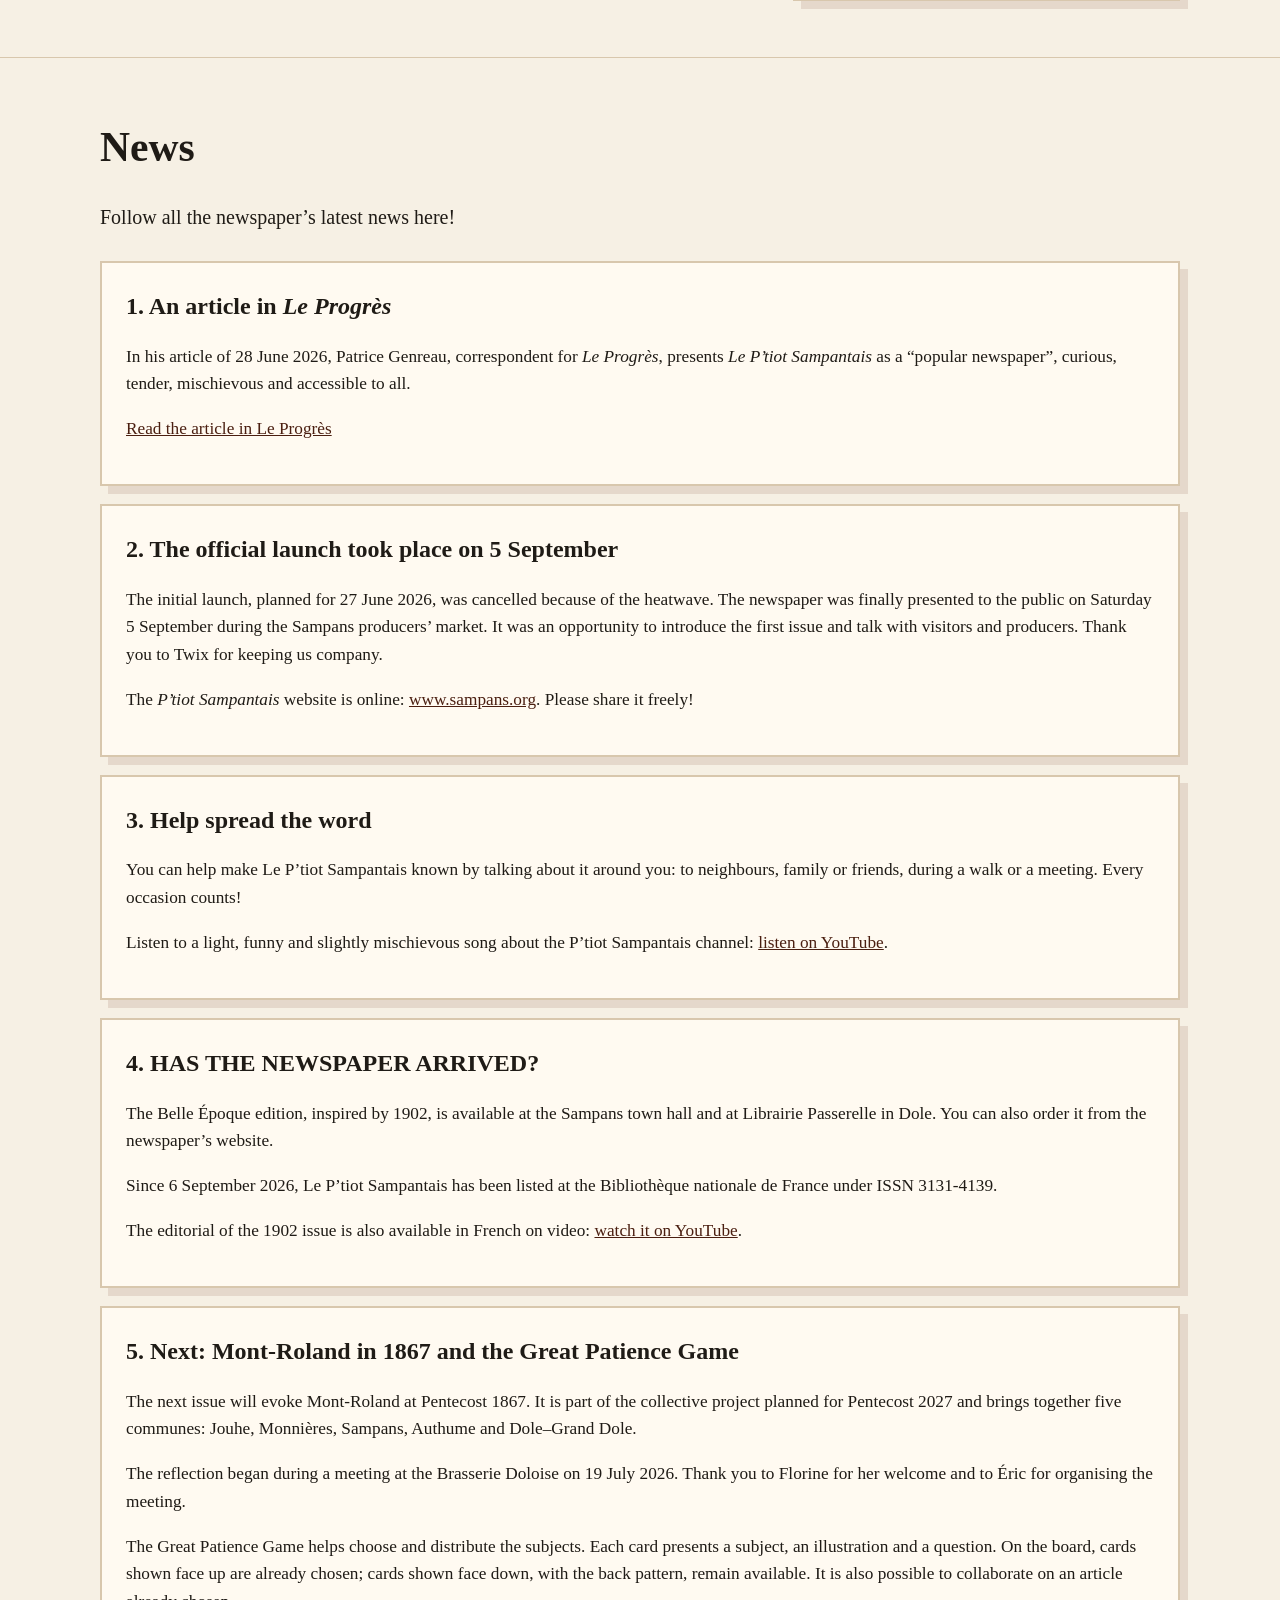
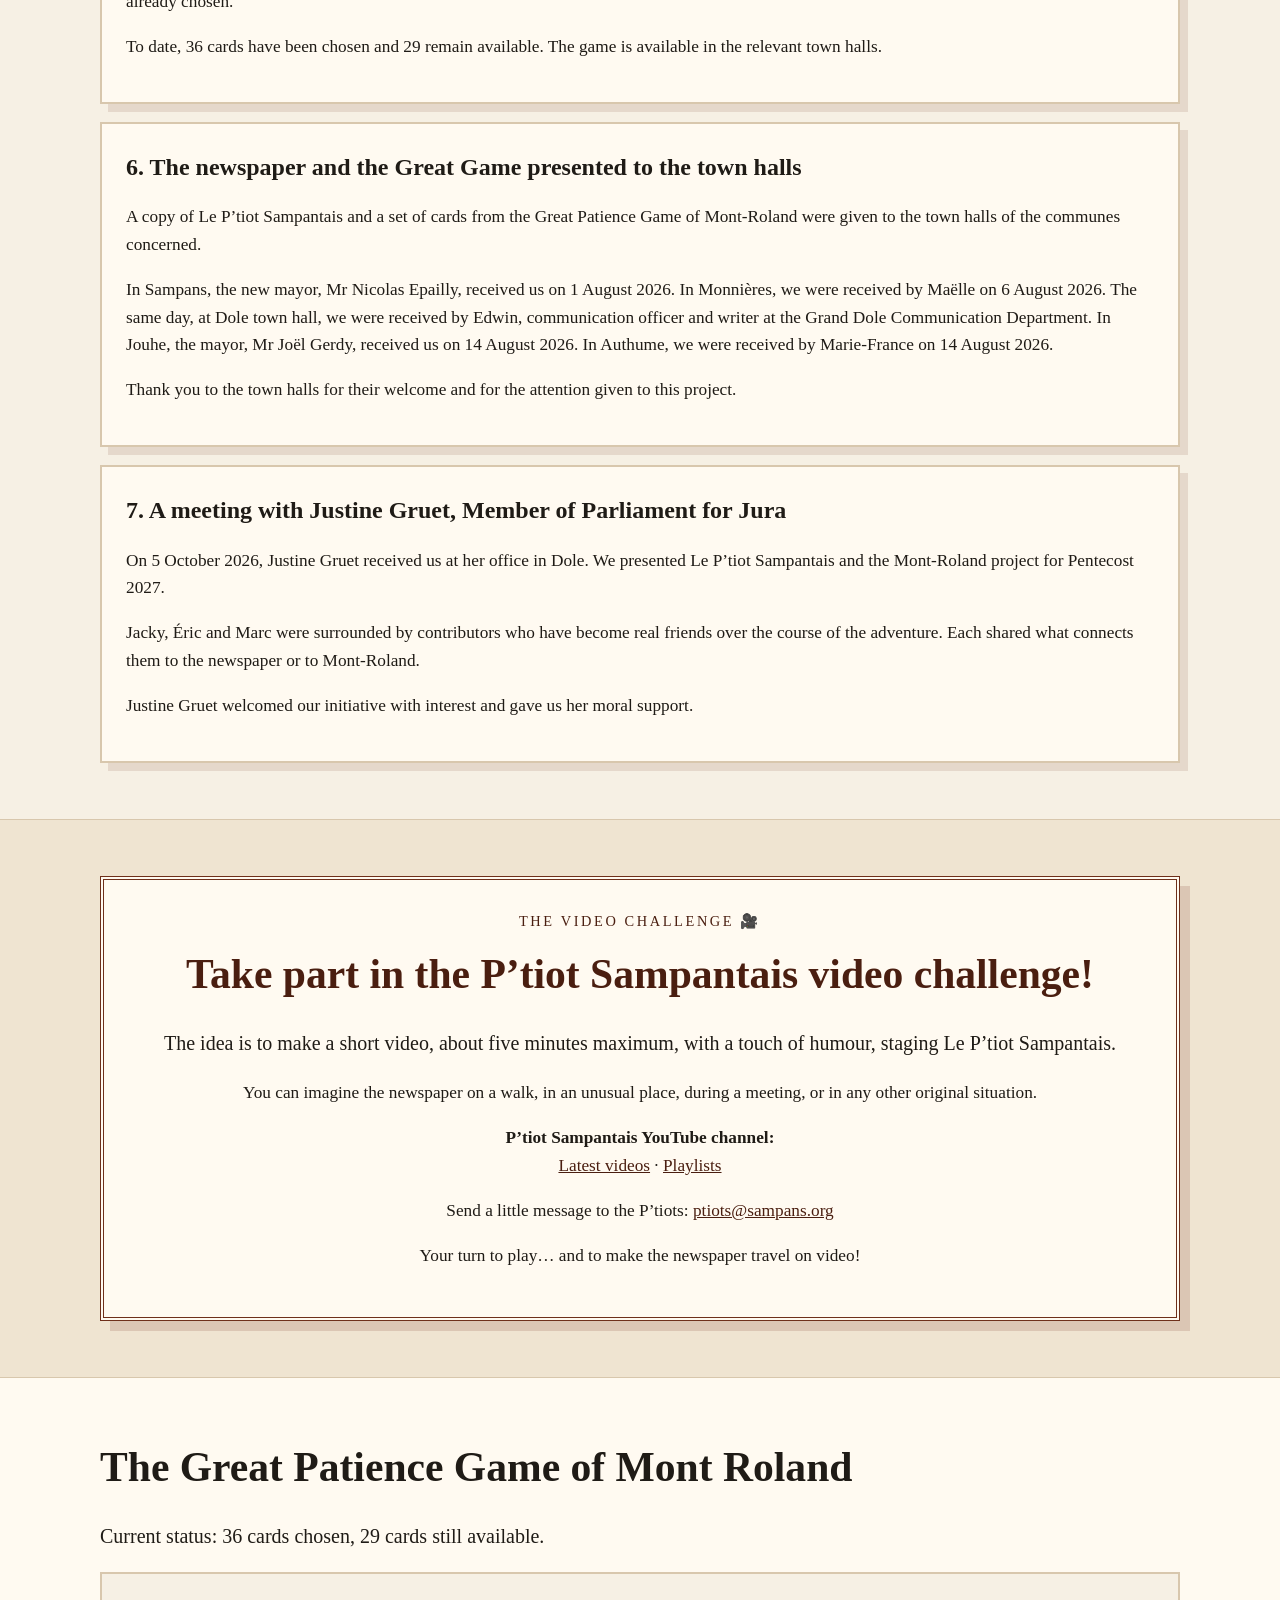
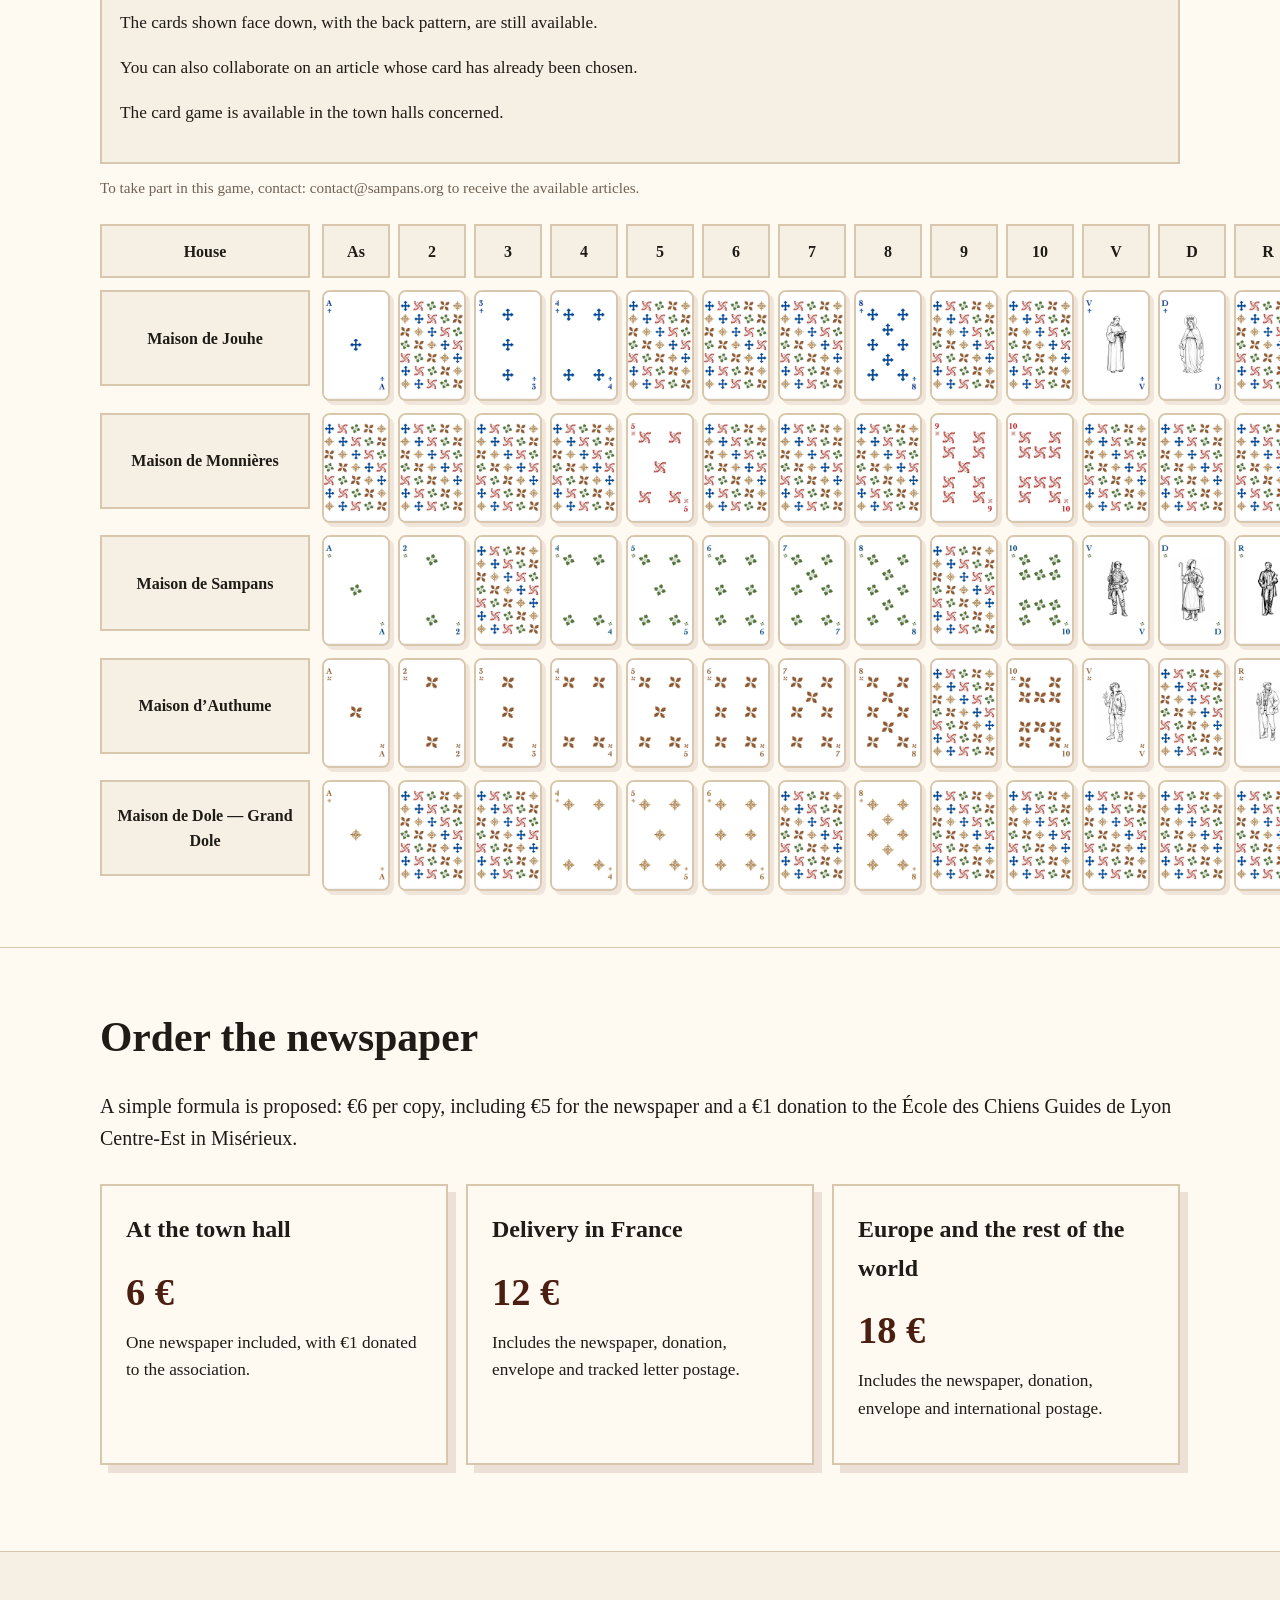
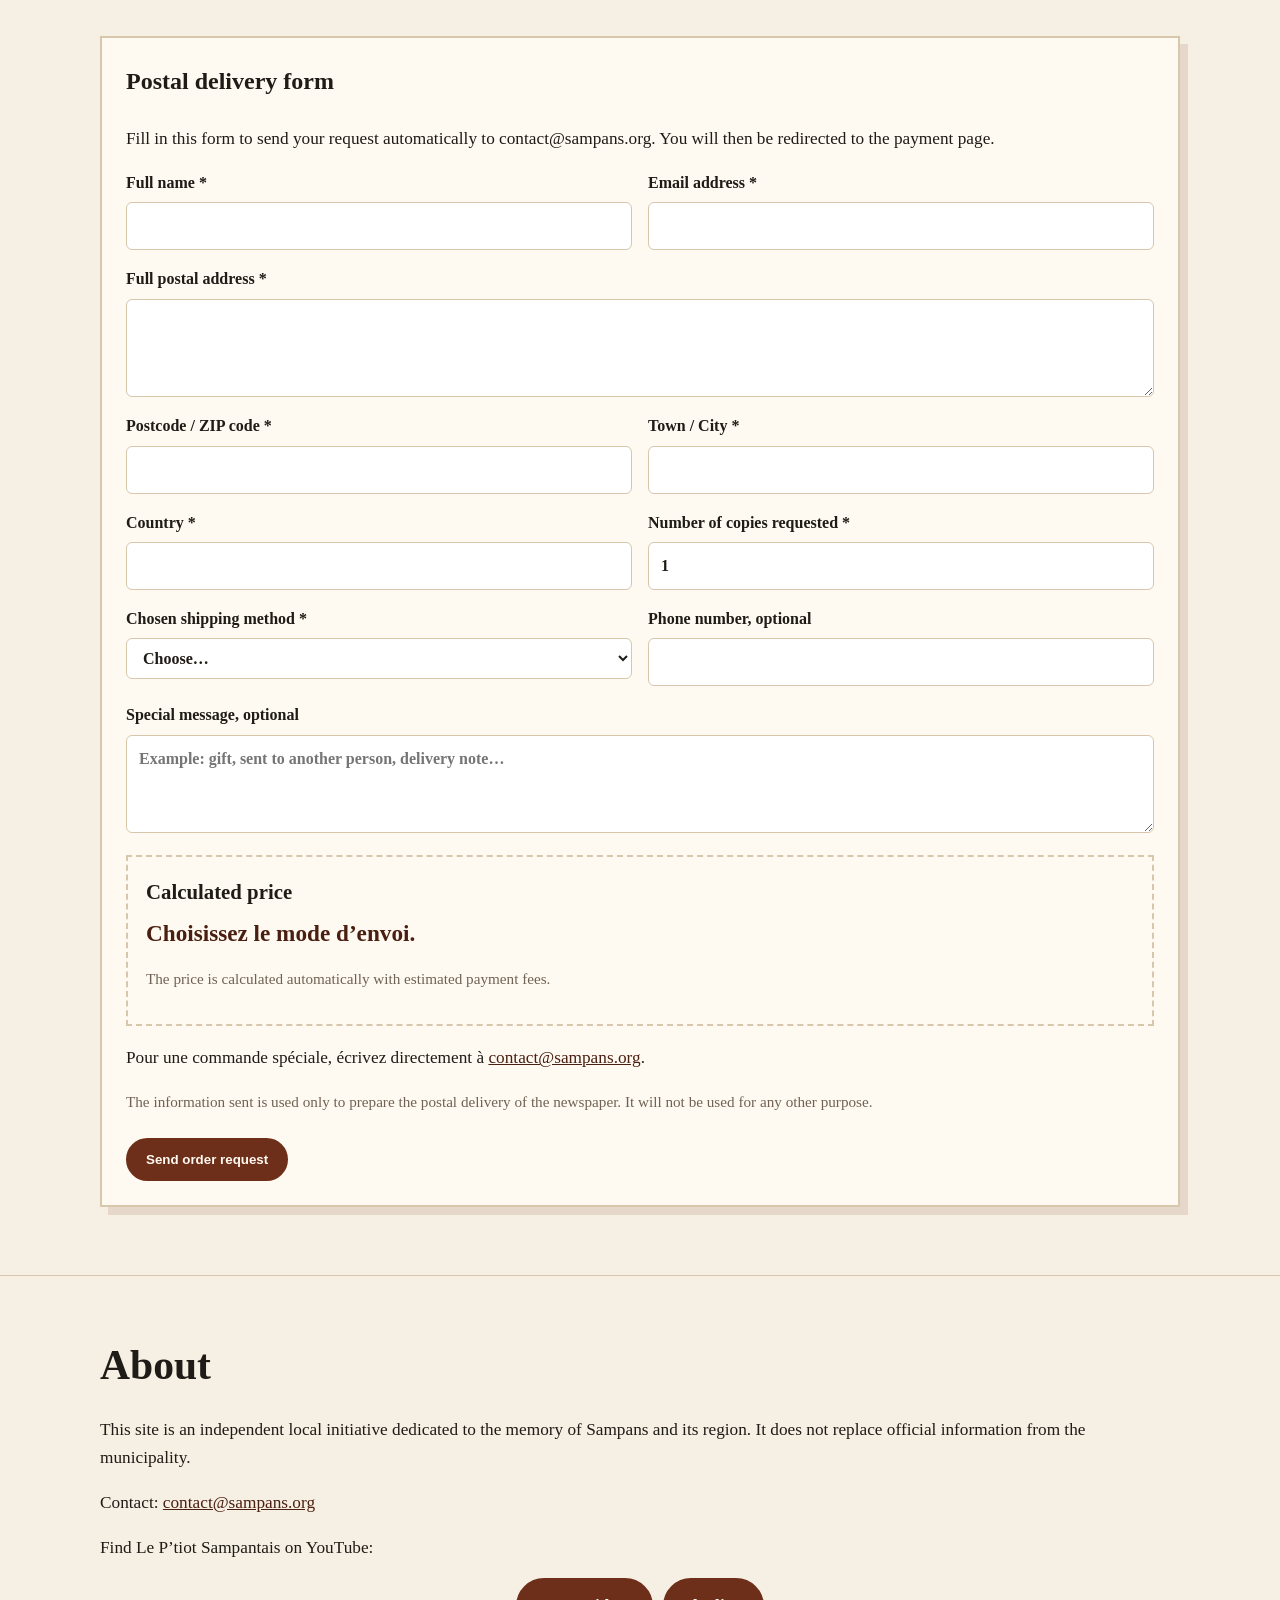
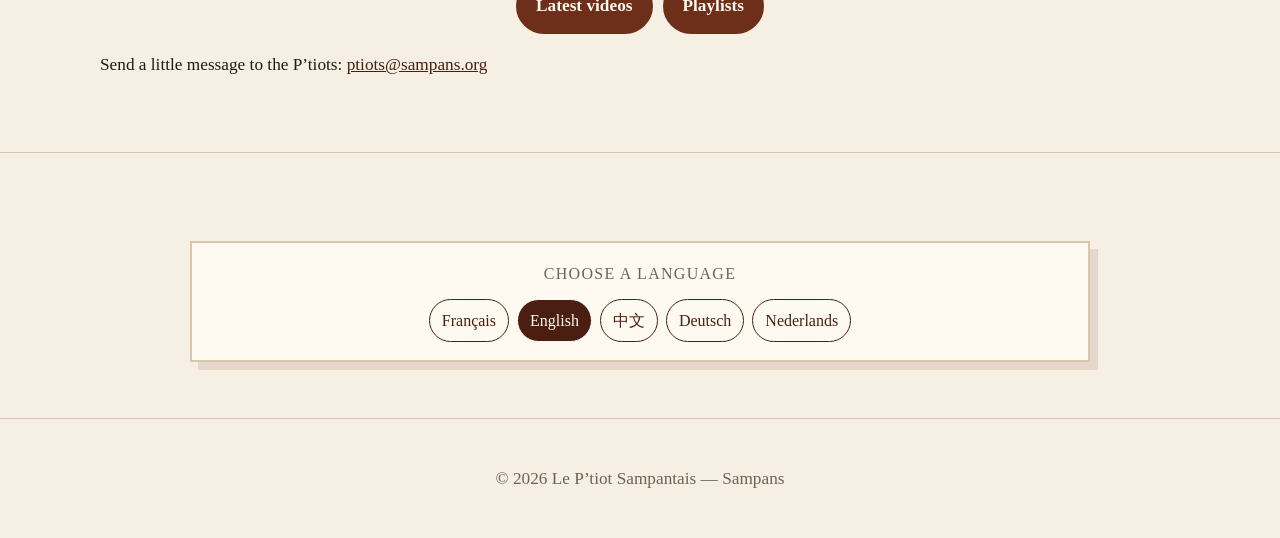
==== commit 3c62536d: "Add files via upload" ====
--- a/index.html
+++ b/index.html
@@ -20,16 +20,7 @@
       <h1>Le P’tiot Sampantais</h1>
       <p class="subtitle" data-i18n="subtitle">Un petit journal local, inspiré de Sampans en 1902.</p>
 
-      <div class="language-panel" aria-label="Sélecteur de langue">
-        <p data-i18n="languageIntro">Choisir une langue</p>
-        <div class="language-buttons">
-          <button class="language-button" type="button" data-lang="fr">Français</button>
-          <button class="language-button" type="button" data-lang="en">English</button>
-          <button class="language-button" type="button" data-lang="zh">中文</button>
-          <button class="language-button" type="button" data-lang="de">Deutsch</button>
-          <button class="language-button" type="button" data-lang="nl">Nederlands</button>
-        </div>
-      </div>
+      
 
       <div class="buttons">
         <a class="button primary" href="#acheter" data-i18n="orderButton">Commander un exemplaire</a>
@@ -40,11 +31,12 @@
   </header>
 
   <main>
-
-    <section id="editorial" class="section editorial-section">
+<section id="porte-du-temps" class="section door-section">
       <div class="container">
-        <h2 data-i18n="editorialTitle">Éditorial</h2>
-        <p class="large" data-i18n="editorialIntro">Regardez l’éditorial du P’tiot Sampantais dans la langue de votre choix.</p>
+        <h2 data-i18n="doorTitle">La porte du temps — 1902</h2>
+        <figure class="door-frame">
+          <img src="assets/p02-la-porte-du-temps-colorisee.png" alt="La porte du temps 1902, illustration colorisée" loading="lazy">
+        </figure>
         <div class="editorial-buttons">
           <a class="button primary" href="https://youtu.be/f5jT_kXMYow" target="_blank" rel="noopener" data-i18n="editorialFrench">Éditorial en français</a>
           <a class="button primary" href="https://youtu.be/ZVXPjvbiw0s" target="_blank" rel="noopener" data-i18n="editorialEnglish">Editorial in English</a>
@@ -52,18 +44,88 @@
         </div>
       </div>
     </section>
-
-    <section id="porte-du-temps" class="section door-section">
+<section id="projet" class="section">
+      <div class="container two-columns">
+        <div>
+          <h2 data-i18n="projectTitle">Un journal venu du passé</h2>
+          <p data-i18n="projectP1">Le P’tiot Sampantais est une publication locale au format journal, imaginée comme si elle avait paru à Sampans au début du XXe siècle.</p>
+          <p data-i18n="projectP2">Ce projet est destiné aux habitants, aux familles, aux curieux, aux amoureux de l’histoire locale, mais aussi aux enfants.</p>
+        </div>
+        <aside class="card">
+          <h3 data-i18n="issueTodayTitle">Le P’tiot Sampantais paraît aujourd’hui</h3>
+          <p><strong data-i18n="issueTodayDate">17 novembre 1902</strong></p>
+          <p><a class="button primary" href="https://youtu.be/AZWyS7-9jc8" target="_blank" rel="noopener" data-i18n="issueTodayButton">Voir la vidéo</a></p>
+        </aside>
+      </div>
+    </section>
+<section id="lancement" class="section news-section">
       <div class="container">
-        <h2 data-i18n="doorTitle">La porte du temps — 1902</h2>
-        <p class="large" data-i18n="doorIntro">Une illustration colorisée pour ouvrir le journal comme une porte vers Sampans en 1902.</p>
-        <figure class="door-frame">
-          <img src="assets/p02-la-porte-du-temps-colorisee.png" alt="La porte du temps 1902, illustration colorisée" loading="lazy">
-        </figure>
+        <h2 data-i18n="newsTitle">Actualités</h2>
+        <p class="large" data-i18n="newsIntro">Suivez toute l’actualité du journal ici !</p>
+
+        <div class="news-list">
+          <article class="news-card">
+            <h3 data-i18n-html="newsProgressTitle">1. Un article dans <em>Le Progrès</em></h3>
+            <p data-i18n-html="newsProgressText">Dans son article du 28 juin 2026, Patrice Genreau, correspondant du <em>Progrès</em>, présente <em>Le P’tiot Sampantais</em> comme un « journal populaire », au ton curieux, tendre et malicieux, accessible à tous.</p>
+            <p><a href="https://c.leprogres.fr/economie/2026/06/28/nouveau-journal-i-le-p-tiot-sampantais-i-est-sorti" target="_blank" rel="noopener" data-i18n="newsProgressLink">Lire l’article dans <em>Le Progrès</em></a></p>
+          </article>
+
+          <article class="news-card">
+            <h3 data-i18n="newsLaunchTitle">2. Le lancement officiel a eu lieu le 5 septembre</h3>
+            <p data-i18n="newsLaunchText">Le lancement initial, prévu le 27 juin 2026, a été annulé en raison de la canicule. Le journal a finalement été présenté au public le samedi 5 septembre, lors du marché des producteurs de Sampans. Ce fut l’occasion de faire découvrir le premier numéro et d’échanger avec les visiteurs et les producteurs. Merci à Twix de nous avoir tenu compagnie.</p>
+            <p data-i18n-html="newsLaunchText2">Le site du <em>P’tiot Sampantais</em> est en ligne : <a href="https://www.sampans.org/" target="_blank" rel="noopener">www.sampans.org</a>. À partager sans réserve !</p>
+          </article>
+
+          <article class="news-card">
+            <h3 data-i18n="newsShareTitle">3. Faites connaître le journal</h3>
+            <p data-i18n="newsShareText">Vous pouvez aider à faire connaître <em>Le P’tiot Sampantais</em> en en parlant autour de vous : à vos voisins, à votre famille ou à vos amis, au détour d’une promenade ou d’une rencontre. Chaque occasion compte !</p>
+            <p data-i18n-html="newsShareSongText">Écoutez une chanson légère, drôle et un peu malicieuse autour de la chaîne du P’tiot Sampantais : <a href="https://youtu.be/ZzfjNB56tss" target="_blank" rel="noopener">l’écouter sur YouTube</a>.</p>
+          </article>
+
+          <article class="news-card">
+            <h3 data-i18n="newsArrivedTitle">4. LE JOURNAL EST-IL ARRIVÉ ?</h3>
+            <p data-i18n="newsArrivedText">L’édition Belle Époque, inspirée de 1902, est disponible à la mairie de Sampans et à la Librairie Passerelle de Dole. Vous pouvez aussi la commander depuis le site du journal.</p>
+            <p data-i18n="newsBnfText">Depuis le 6 septembre 2026, <em>Le P’tiot Sampantais</em> est répertorié à la Bibliothèque nationale de France sous l’ISSN 3131-4139.</p>
+            <p data-i18n-html="newsEditorialText">L’éditorial du numéro de 1902 est également disponible en français et en vidéo : <a href="https://youtu.be/f5jT_kXMYow" target="_blank" rel="noopener">le regarder sur YouTube</a>.</p>
+          </article>
+
+          <article class="news-card">
+            <h3 data-i18n="newsNextTitle">5. La suite : Mont-Roland en 1867 et le Grand Jeu de patience</h3>
+            <p data-i18n="newsNextText">Le prochain numéro évoquera le Mont-Roland à la Pentecôte 1867. Il s’inscrit dans le projet collectif prévu pour la Pentecôte 2027 et rassemble cinq communes : Jouhe, Monnières, Sampans, Authume et Dole–Grand Dole.</p>
+            <p data-i18n="newsNextText2">La réflexion a commencé lors d’une rencontre à la Brasserie Doloise, le 19 juillet 2026. Merci à Florine pour son accueil et à Éric pour l’organisation de cette rencontre.</p>
+            <p data-i18n="newsNextText3">Le <em>Grand Jeu de patience</em> aide à choisir et à répartir les sujets. Chaque carte présente un sujet, une illustration et une question. Sur le tableau, les cartes dont on voit le recto sont déjà choisies ; celles dont on voit le verso, avec le motif du dos, restent disponibles. Il est aussi possible de collaborer à un article déjà choisi.</p>
+            <p data-i18n="newsNextText4">À ce jour, 36 cartes sont choisies et 29 restent disponibles. Le jeu est disponible dans les mairies concernées.</p>
+          </article>
+
+          <article class="news-card">
+            <h3 data-i18n="newsMairiesTitle">6. Le journal et le Grand Jeu présentés aux mairies</h3>
+            <p data-i18n="newsMairiesText">Un exemplaire du <em>P’tiot Sampantais</em> et un jeu de cartes du <em>Grand Jeu de patience de Mont-Roland</em> ont été remis aux mairies des communes concernées.</p>
+            <p data-i18n="newsMairiesText2">À Sampans, le nouveau maire, M. Nicolas Epailly, nous a reçus le 1er août 2026. À Monnières, nous avons été reçus par Maëlle le 6 août 2026. Le même jour, à l’hôtel de ville de Dole, nous avons été reçus par Edwin, chargé de communication et rédacteur à la Direction de la communication du Grand Dole. À Jouhe, le maire, M. Joël Gerdy, nous a reçus le 14 août 2026. À Authume, nous avons été reçus par Marie-France le 14 août 2026.</p>
+            <p data-i18n="newsMairiesThanks">Merci aux mairies pour leur accueil et pour l’attention portée à ce projet.</p>
+          </article>
+
+          <article class="news-card">
+            <h3 data-i18n="newsDeputyTitle">7. Une rencontre avec Justine Gruet, députée du Jura</h3>
+            <p data-i18n="newsDeputyText">Le 5 octobre 2026, Justine Gruet nous a reçus à sa permanence, à Dole. Nous lui avons présenté <em>Le P’tiot Sampantais</em> et le projet du Mont-Roland pour la Pentecôte 2027.</p>
+            <p data-i18n="newsDeputyText2">Jacky, Éric et Marc étaient entourés de contributeurs devenus de vrais amis au fil de l’aventure. Chacun a partagé avec plaisir ce qui le rattache au journal ou au Mont-Roland.</p>
+            <p data-i18n="newsDeputyText3">Justine Gruet a accueilli notre démarche avec intérêt et nous a apporté son soutien moral.</p>
+          </article>
+        </div>
       </div>
     </section>
-
-
+<section id="defi-video" class="section video-challenge-section">
+      <div class="container">
+        <div class="video-challenge-box">
+          <p class="kicker video-kicker" data-i18n="videoKicker">le défi vidéo 🎥</p>
+          <h2 data-i18n="videoTitle">Participez au défi vidéo du P’tiot Sampantais !</h2>
+          <p class="large" data-i18n="videoIntro">Le principe : réaliser une courte vidéo, d’environ cinq minutes maximum, avec une touche d’humour, en mettant Le P’tiot Sampantais en scène.</p>
+          <p data-i18n="videoIdeas">On peut imaginer le journal en promenade, dans un lieu insolite, lors d’une rencontre ou dans toute autre situation originale.</p>
+          <p><strong data-i18n="videoChannelLabel">Chaîne YouTube du P’tiot Sampantais :</strong><br><a href="https://www.youtube.com/playlist?list=PLAIeSkF5OtUQ" target="_blank" rel="noopener" data-i18n="youtubeVideosButton">Dernières vidéos</a> · <a href="https://www.youtube.com/@LePtiotSampantais/playlists" target="_blank" rel="noopener" data-i18n="youtubePlaylistsButton">Playlists</a></p>
+          <p><span data-i18n="ptiotsMessageText">Envoyez un petit message aux P’tiots :</span> <a href="mailto:ptiots@sampans.org">ptiots@sampans.org</a></p>
+          <p data-i18n="videoPlay">À vous de jouer… et de faire voyager le journal en vidéo !</p>
+        </div>
+      </div>
+    </section>
 <section id="grand-jeu-patience" class="section patience-section">
       <div class="container">
         <h2 data-i18n="patienceTitle">Le Grand jeu de patience de Mont Roland</h2>
@@ -711,22 +773,7 @@
         </div>
       </div>
     </section>
-<section id="projet" class="section">
-      <div class="container two-columns">
-        <div>
-          <h2 data-i18n="projectTitle">Un journal venu du passé</h2>
-          <p data-i18n="projectP1">Le P’tiot Sampantais est une publication locale au format journal, imaginée comme si elle avait paru à Sampans au début du XXe siècle.</p>
-          <p data-i18n="projectP2">Ce projet est destiné aux habitants, aux familles, aux curieux, aux amoureux de l’histoire locale, mais aussi aux enfants.</p>
-        </div>
-        <aside class="card">
-          <h3 data-i18n="issueTodayTitle">Le P’tiot Sampantais paraît aujourd’hui</h3>
-          <p><strong data-i18n="issueTodayDate">17 novembre 1902</strong></p>
-          <p><a class="button primary" href="https://youtu.be/AZWyS7-9jc8" target="_blank" rel="noopener" data-i18n="issueTodayButton">Voir la vidéo</a></p>
-        </aside>
-      </div>
-    </section>
-
-    <section id="acheter" class="section accent">
+<section id="acheter" class="section accent">
       <div class="container">
         <h2 data-i18n="orderTitle">Commander le journal</h2>
         <p class="large" data-i18n="orderIntro">Une formule simple est proposée : 6 € par journal, dont 5 € pour le journal et 1 € de don pour l’École des Chiens Guides de Lyon Centre-Est, à Misérieux.</p>
@@ -748,7 +795,12 @@
             <p data-i18n="worldShippingText">Journal, don, enveloppe et affranchissement international compris.</p>
           </article>
         </div>
-<div class="order-box postal-form-box" id="formulaire-postal">
+      </div>
+    </section>
+
+    <section id="commande-postale" class="section postal-order-section">
+      <div class="container">
+        <div class="order-box postal-form-box" id="formulaire-postal">
           <h3 data-i18n="postalFormTitle">Formulaire pour l’envoi par la poste</h3>
           <p data-i18n="postalFormIntro">Remplissez ce formulaire pour envoyer automatiquement votre demande à contact@sampans.org.</p>
 
@@ -797,7 +849,7 @@
       </div>
     </section>
 
-    <section class="section">
+<section class="section">
       <div class="container">
         <h2 data-i18n="aboutTitle">À propos</h2>
         <p data-i18n="aboutP1">Ce site est une initiative locale indépendante autour de la mémoire de Sampans et de sa région. Il ne remplace pas les informations officielles de la commune.</p>
@@ -808,77 +860,22 @@
       </div>
     </section>
 
-    <section id="lancement" class="section news-section">
+    <section id="langues" class="section language-section">
       <div class="container">
-        <h2 data-i18n="newsTitle">Actualités</h2>
-        <p class="large" data-i18n="newsIntro">Suivez toute l’actualité du journal ici !</p>
-
-        <div class="news-list">
-          <article class="news-card">
-            <h3 data-i18n-html="newsProgressTitle">1. Un article dans <em>Le Progrès</em></h3>
-            <p data-i18n-html="newsProgressText">Dans son article du 28 juin 2026, Patrice Genreau, correspondant du <em>Progrès</em>, présente <em>Le P’tiot Sampantais</em> comme un « journal populaire », au ton curieux, tendre et malicieux, accessible à tous.</p>
-            <p><a href="https://c.leprogres.fr/economie/2026/06/28/nouveau-journal-i-le-p-tiot-sampantais-i-est-sorti" target="_blank" rel="noopener" data-i18n="newsProgressLink">Lire l’article dans <em>Le Progrès</em></a></p>
-          </article>
-
-          <article class="news-card">
-            <h3 data-i18n="newsLaunchTitle">2. Le lancement officiel a eu lieu le 5 septembre</h3>
-            <p data-i18n="newsLaunchText">Le lancement initial, prévu le 27 juin 2026, a été annulé en raison de la canicule. Le journal a finalement été présenté au public le samedi 5 septembre, lors du marché des producteurs de Sampans. Ce fut l’occasion de faire découvrir le premier numéro et d’échanger avec les visiteurs et les producteurs. Merci à Twix de nous avoir tenu compagnie.</p>
-            <p data-i18n-html="newsLaunchText2">Le site du <em>P’tiot Sampantais</em> est en ligne : <a href="https://www.sampans.org/" target="_blank" rel="noopener">www.sampans.org</a>. À partager sans réserve !</p>
-          </article>
-
-          <article class="news-card">
-            <h3 data-i18n="newsShareTitle">3. Faites connaître le journal</h3>
-            <p data-i18n="newsShareText">Vous pouvez aider à faire connaître <em>Le P’tiot Sampantais</em> en en parlant autour de vous : à vos voisins, à votre famille ou à vos amis, au détour d’une promenade ou d’une rencontre. Chaque occasion compte !</p>
-            <p data-i18n-html="newsShareSongText">Écoutez une chanson légère, drôle et un peu malicieuse autour de la chaîne du P’tiot Sampantais : <a href="https://youtu.be/ZzfjNB56tss" target="_blank" rel="noopener">l’écouter sur YouTube</a>.</p>
-          </article>
-
-          <article class="news-card">
-            <h3 data-i18n="newsArrivedTitle">4. LE JOURNAL EST-IL ARRIVÉ ?</h3>
-            <p data-i18n="newsArrivedText">L’édition Belle Époque, inspirée de 1902, est disponible à la mairie de Sampans et à la Librairie Passerelle de Dole. Vous pouvez aussi la commander depuis le site du journal.</p>
-            <p data-i18n="newsBnfText">Depuis le 6 septembre 2026, <em>Le P’tiot Sampantais</em> est répertorié à la Bibliothèque nationale de France sous l’ISSN 3131-4139.</p>
-            <p data-i18n-html="newsEditorialText">L’éditorial du numéro de 1902 est également disponible en français et en vidéo : <a href="https://youtu.be/f5jT_kXMYow" target="_blank" rel="noopener">le regarder sur YouTube</a>.</p>
-          </article>
-
-          <article class="news-card">
-            <h3 data-i18n="newsNextTitle">5. La suite : Mont-Roland en 1867 et le Grand Jeu de patience</h3>
-            <p data-i18n="newsNextText">Le prochain numéro évoquera le Mont-Roland à la Pentecôte 1867. Il s’inscrit dans le projet collectif prévu pour la Pentecôte 2027 et rassemble cinq communes : Jouhe, Monnières, Sampans, Authume et Dole–Grand Dole.</p>
-            <p data-i18n="newsNextText2">La réflexion a commencé lors d’une rencontre à la Brasserie Doloise, le 19 juillet 2026. Merci à Florine pour son accueil et à Éric pour l’organisation de cette rencontre.</p>
-            <p data-i18n="newsNextText3">Le <em>Grand Jeu de patience</em> aide à choisir et à répartir les sujets. Chaque carte présente un sujet, une illustration et une question. Sur le tableau, les cartes dont on voit le recto sont déjà choisies ; celles dont on voit le verso, avec le motif du dos, restent disponibles. Il est aussi possible de collaborer à un article déjà choisi.</p>
-            <p data-i18n="newsNextText4">À ce jour, 36 cartes sont choisies et 29 restent disponibles. Le jeu est disponible dans les mairies concernées.</p>
-          </article>
-
-          <article class="news-card">
-            <h3 data-i18n="newsMairiesTitle">6. Le journal et le Grand Jeu présentés aux mairies</h3>
-            <p data-i18n="newsMairiesText">Un exemplaire du <em>P’tiot Sampantais</em> et un jeu de cartes du <em>Grand Jeu de patience de Mont-Roland</em> ont été remis aux mairies des communes concernées.</p>
-            <p data-i18n="newsMairiesText2">À Sampans, le nouveau maire, M. Nicolas Epailly, nous a reçus le 1er août 2026. À Monnières, nous avons été reçus par Maëlle le 6 août 2026. Le même jour, à l’hôtel de ville de Dole, nous avons été reçus par Edwin, chargé de communication et rédacteur à la Direction de la communication du Grand Dole. À Jouhe, le maire, M. Joël Gerdy, nous a reçus le 14 août 2026. À Authume, nous avons été reçus par Marie-France le 14 août 2026.</p>
-            <p data-i18n="newsMairiesThanks">Merci aux mairies pour leur accueil et pour l’attention portée à ce projet.</p>
-          </article>
-
-          <article class="news-card">
-            <h3 data-i18n="newsDeputyTitle">7. Une rencontre avec Justine Gruet, députée du Jura</h3>
-            <p data-i18n="newsDeputyText">Le 5 octobre 2026, Justine Gruet nous a reçus à sa permanence, à Dole. Nous lui avons présenté <em>Le P’tiot Sampantais</em> et le projet du Mont-Roland pour la Pentecôte 2027.</p>
-            <p data-i18n="newsDeputyText2">Jacky, Éric et Marc étaient entourés de contributeurs devenus de vrais amis au fil de l’aventure. Chacun a partagé avec plaisir ce qui le rattache au journal ou au Mont-Roland.</p>
-            <p data-i18n="newsDeputyText3">Justine Gruet a accueilli notre démarche avec intérêt et nous a apporté son soutien moral.</p>
-          </article>
-        </div>
+        <div class="language-panel" aria-label="Sélecteur de langue">
+        <p data-i18n="languageIntro">Choisir une langue</p>
+        <div class="language-buttons">
+          <button class="language-button" type="button" data-lang="fr">Français</button>
+          <button class="language-button" type="button" data-lang="en">English</button>
+          <button class="language-button" type="button" data-lang="zh">中文</button>
+          <button class="language-button" type="button" data-lang="de">Deutsch</button>
+          <button class="language-button" type="button" data-lang="nl">Nederlands</button>
+        </div>
+      </div>
       </div>
     </section>
 
-    <section id="defi-video" class="section video-challenge-section">
-      <div class="container">
-        <div class="video-challenge-box">
-          <p class="kicker video-kicker" data-i18n="videoKicker">le défi vidéo 🎥</p>
-          <h2 data-i18n="videoTitle">Participez au défi vidéo du P’tiot Sampantais !</h2>
-          <p class="large" data-i18n="videoIntro">Le principe : réaliser une courte vidéo, d’environ cinq minutes maximum, avec une touche d’humour, en mettant Le P’tiot Sampantais en scène.</p>
-          <p data-i18n="videoIdeas">On peut imaginer le journal en promenade, dans un lieu insolite, lors d’une rencontre ou dans toute autre situation originale.</p>
-          <p><strong data-i18n="videoChannelLabel">Chaîne YouTube du P’tiot Sampantais :</strong><br><a href="https://www.youtube.com/playlist?list=PLAIeSkF5OtUQ" target="_blank" rel="noopener" data-i18n="youtubeVideosButton">Dernières vidéos</a> · <a href="https://www.youtube.com/@LePtiotSampantais/playlists" target="_blank" rel="noopener" data-i18n="youtubePlaylistsButton">Playlists</a></p>
-          <p><span data-i18n="ptiotsMessageText">Envoyez un petit message aux P’tiots :</span> <a href="mailto:ptiots@sampans.org">ptiots@sampans.org</a></p>
-          <p data-i18n="videoPlay">À vous de jouer… et de faire voyager le journal en vidéo !</p>
-        </div>
-      </div>
-    </section>
-
-</main>
+  </main>
 
   <footer><div class="container"><p>© 2026 Le P’tiot Sampantais — Sampans</p></div></footer>
   <script src="script.js"></script>
--- a/style.css
+++ b/style.css
@@ -646,3 +646,20 @@
   background: var(--paper);
   border: 2px solid var(--line);
 }
+
+/* Langues déplacées */
+.language-section {
+  text-align: center;
+  background: var(--paper);
+}
+
+.language-section .language-panel {
+  color: var(--ink);
+  background: var(--white);
+  border: 2px solid var(--line);
+  box-shadow: 8px 8px 0 rgba(110, 47, 26, 0.12);
+}
+
+.language-section .language-panel p {
+  color: var(--muted);
+}
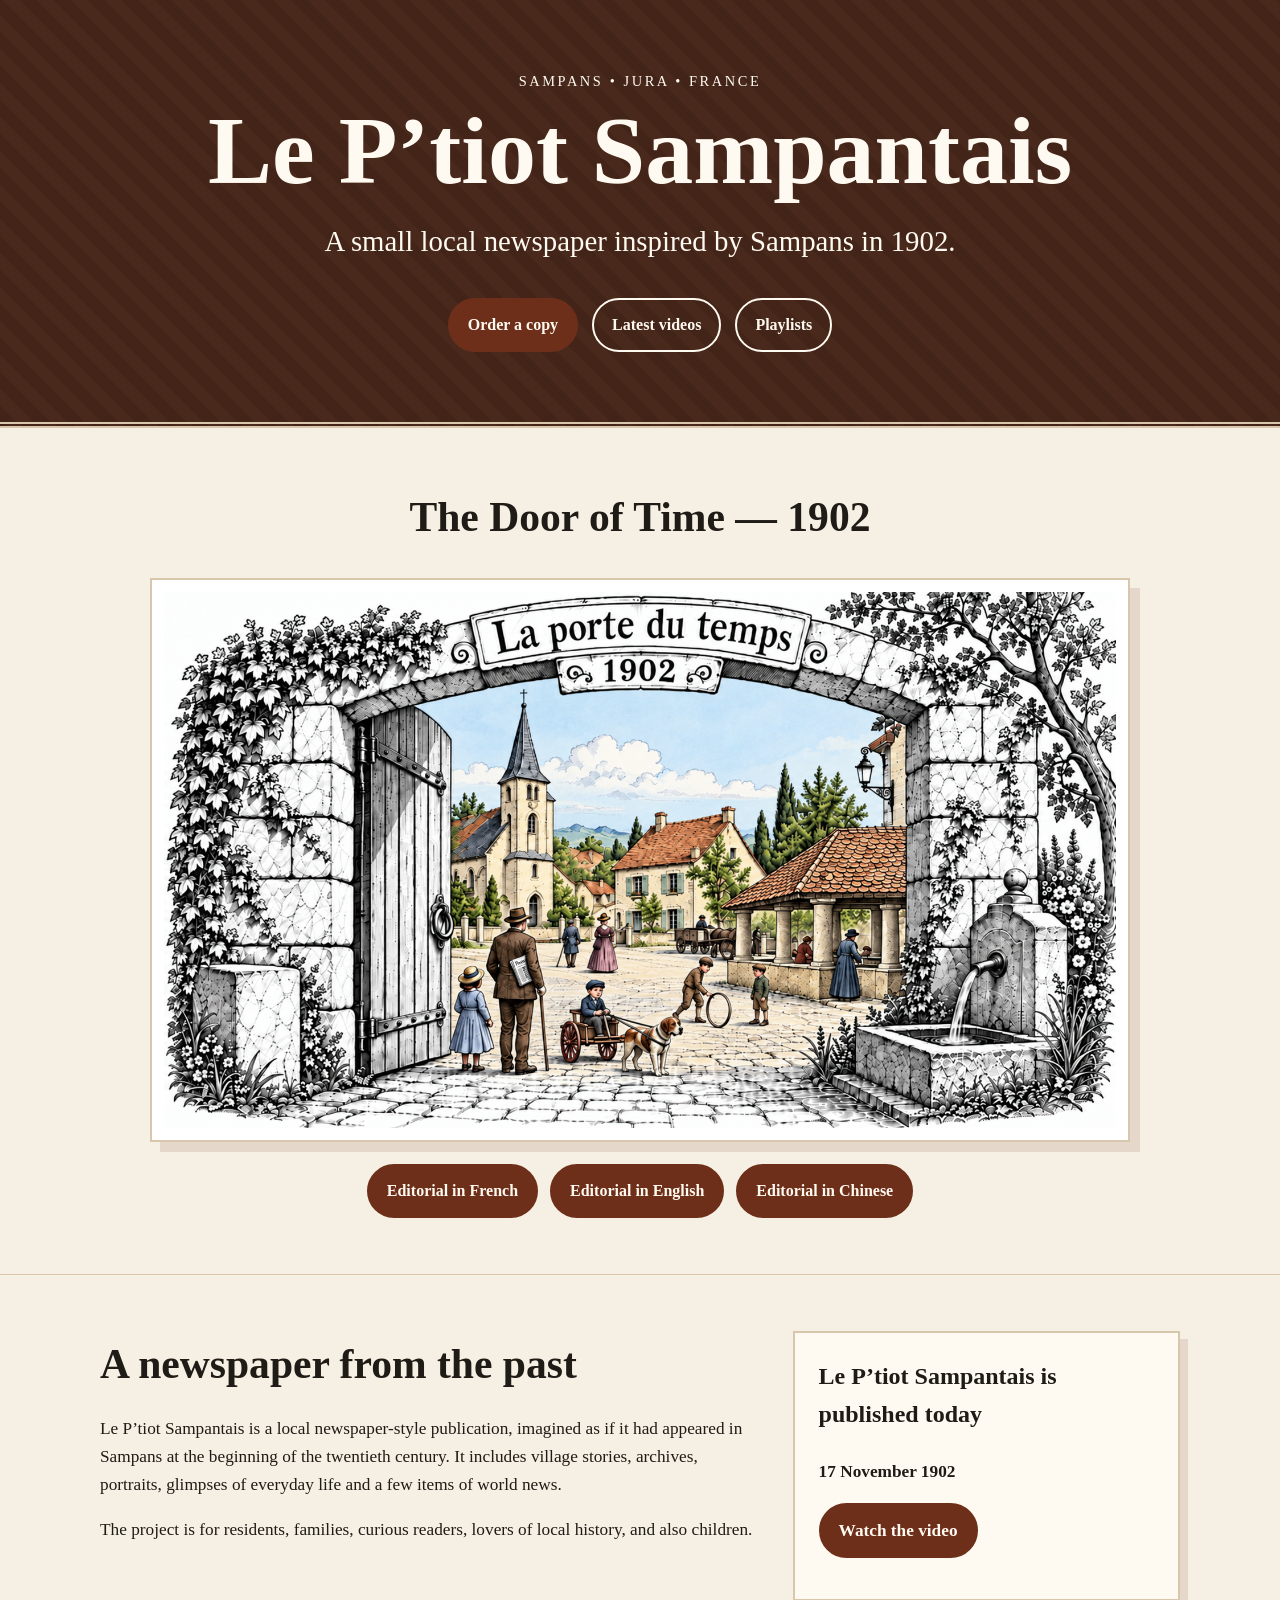
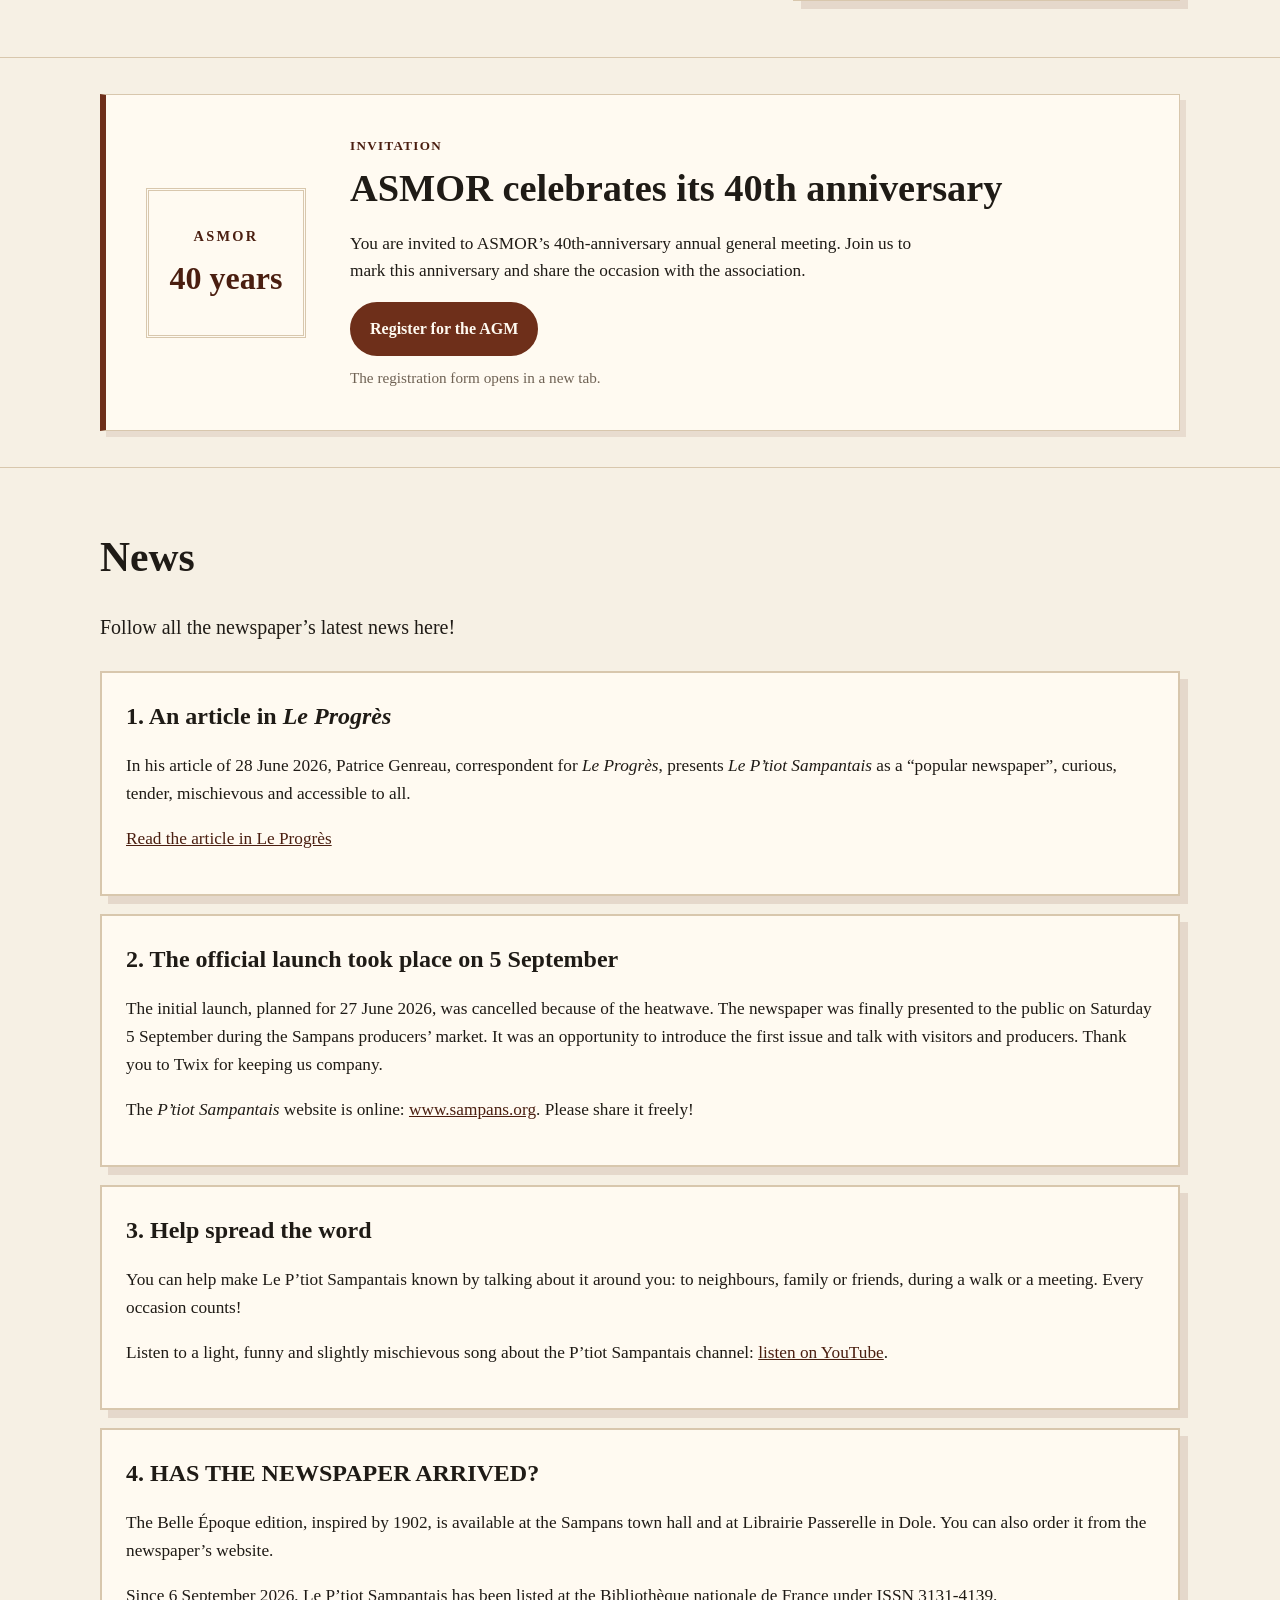
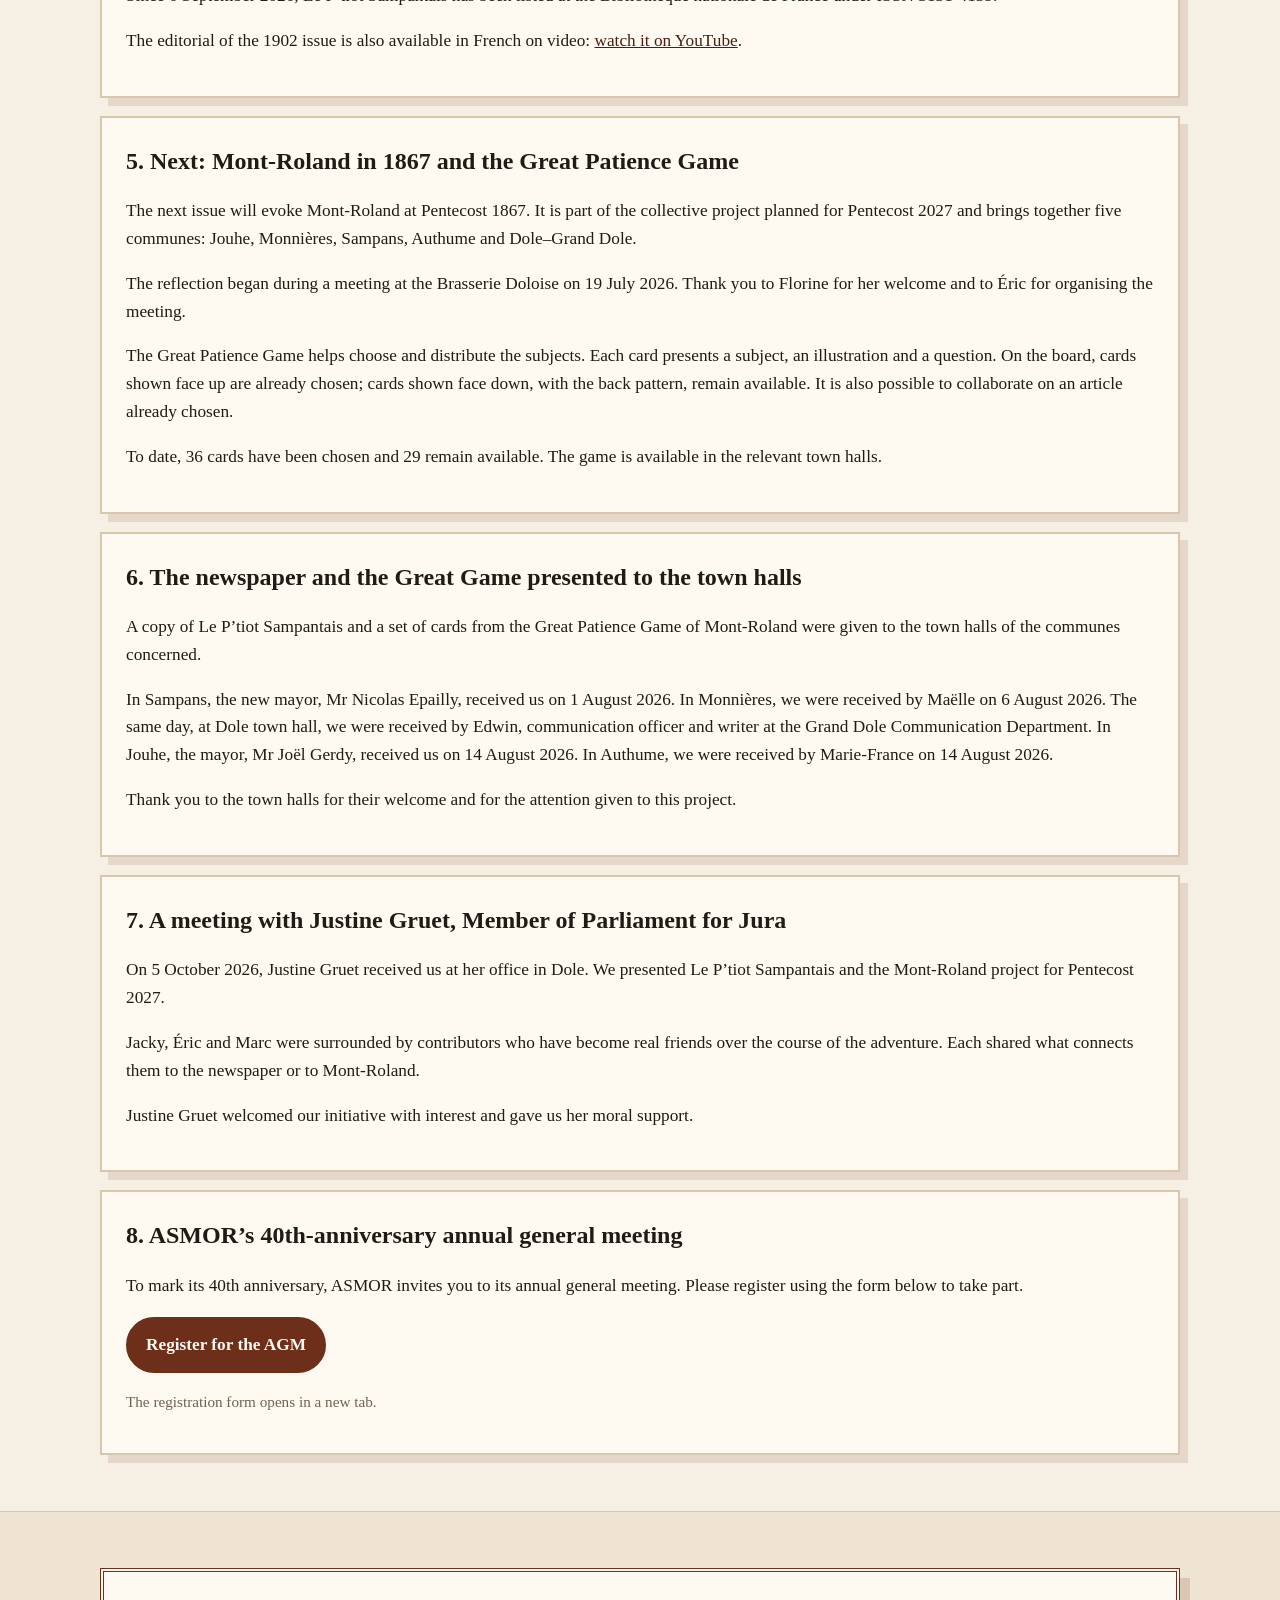
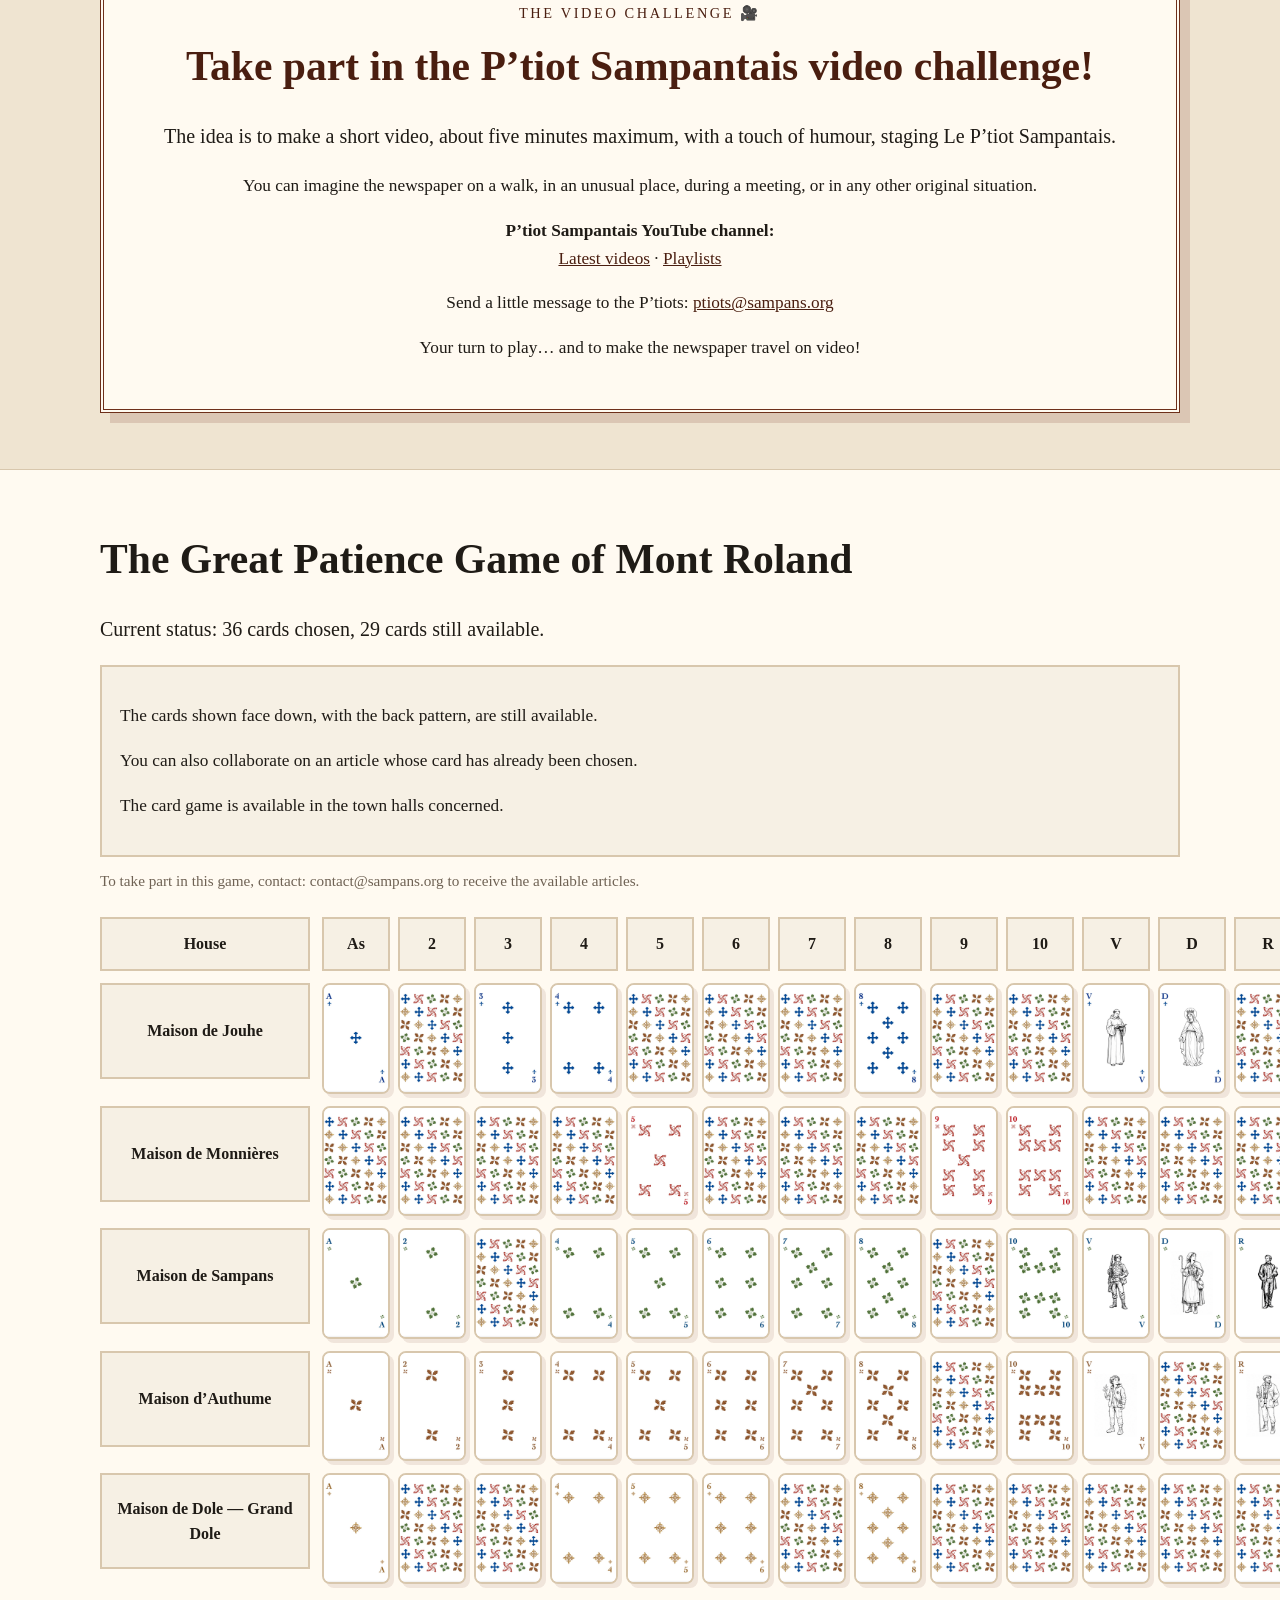
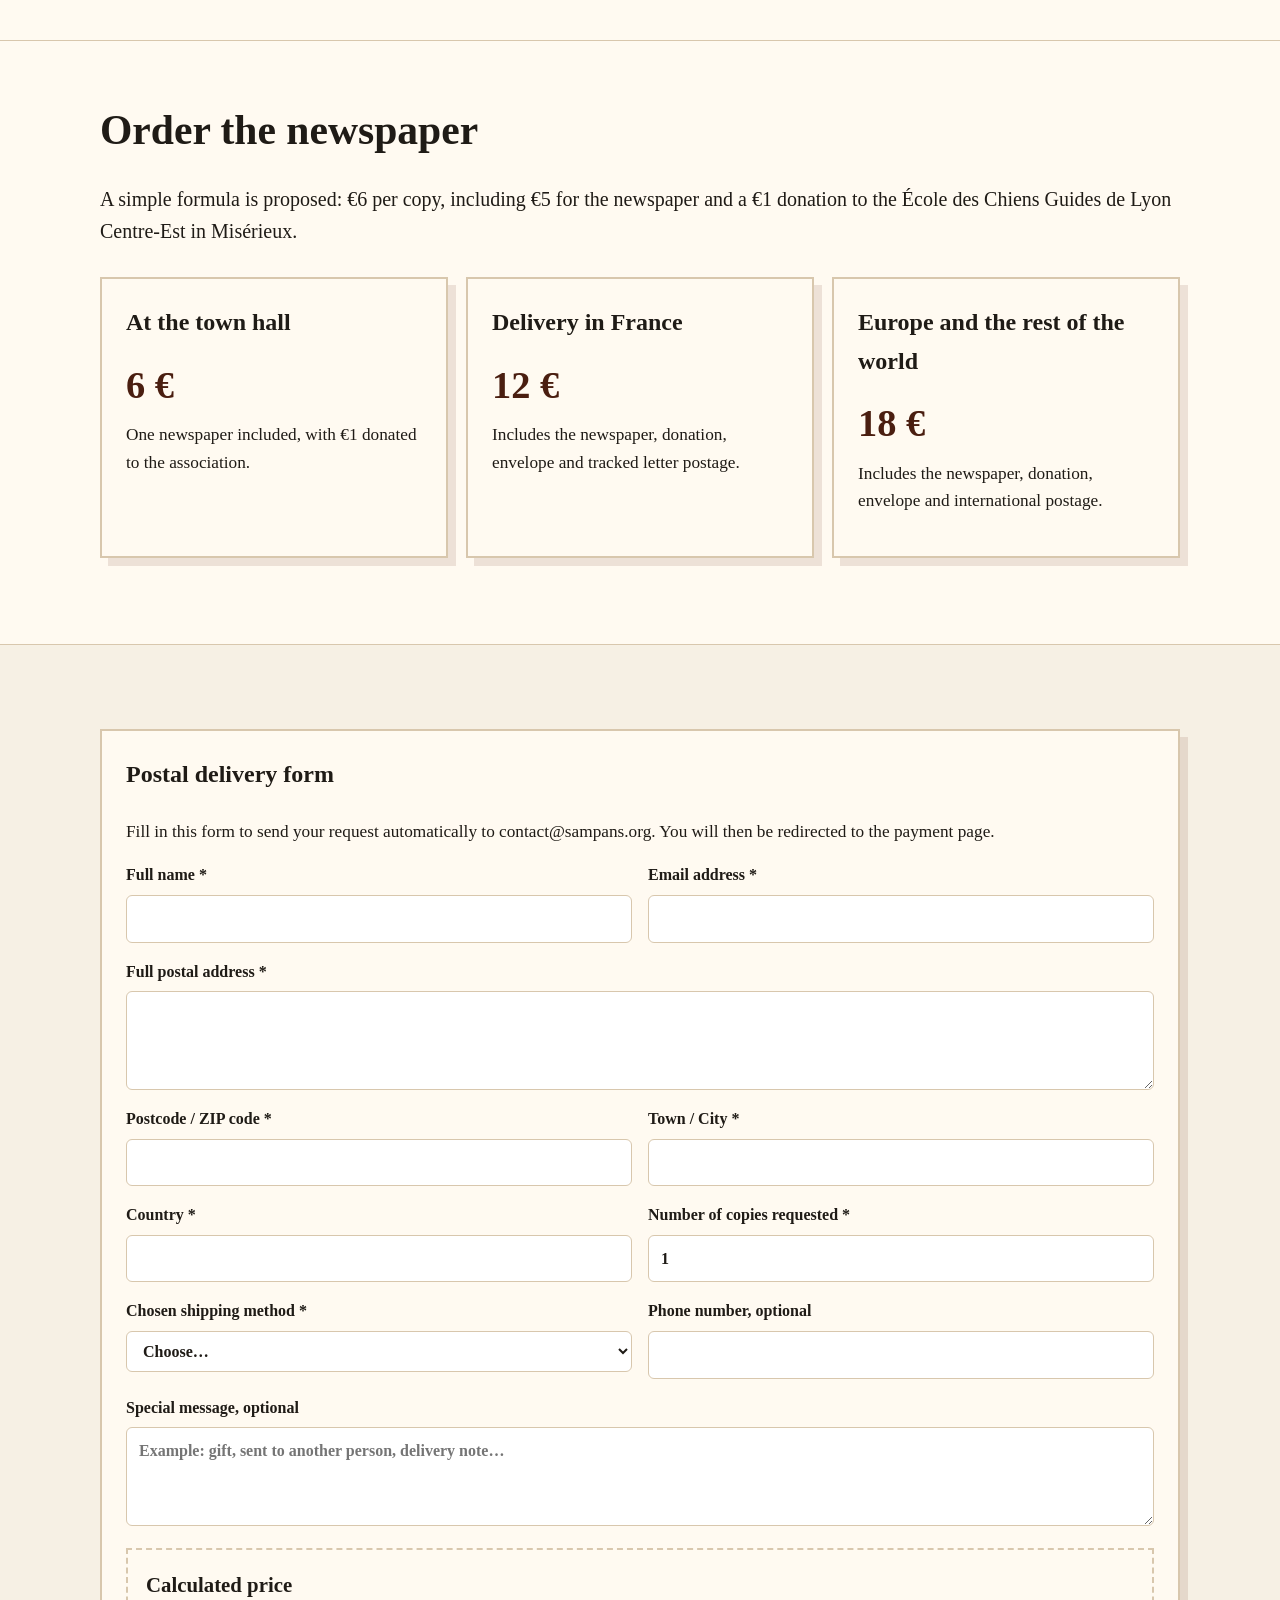
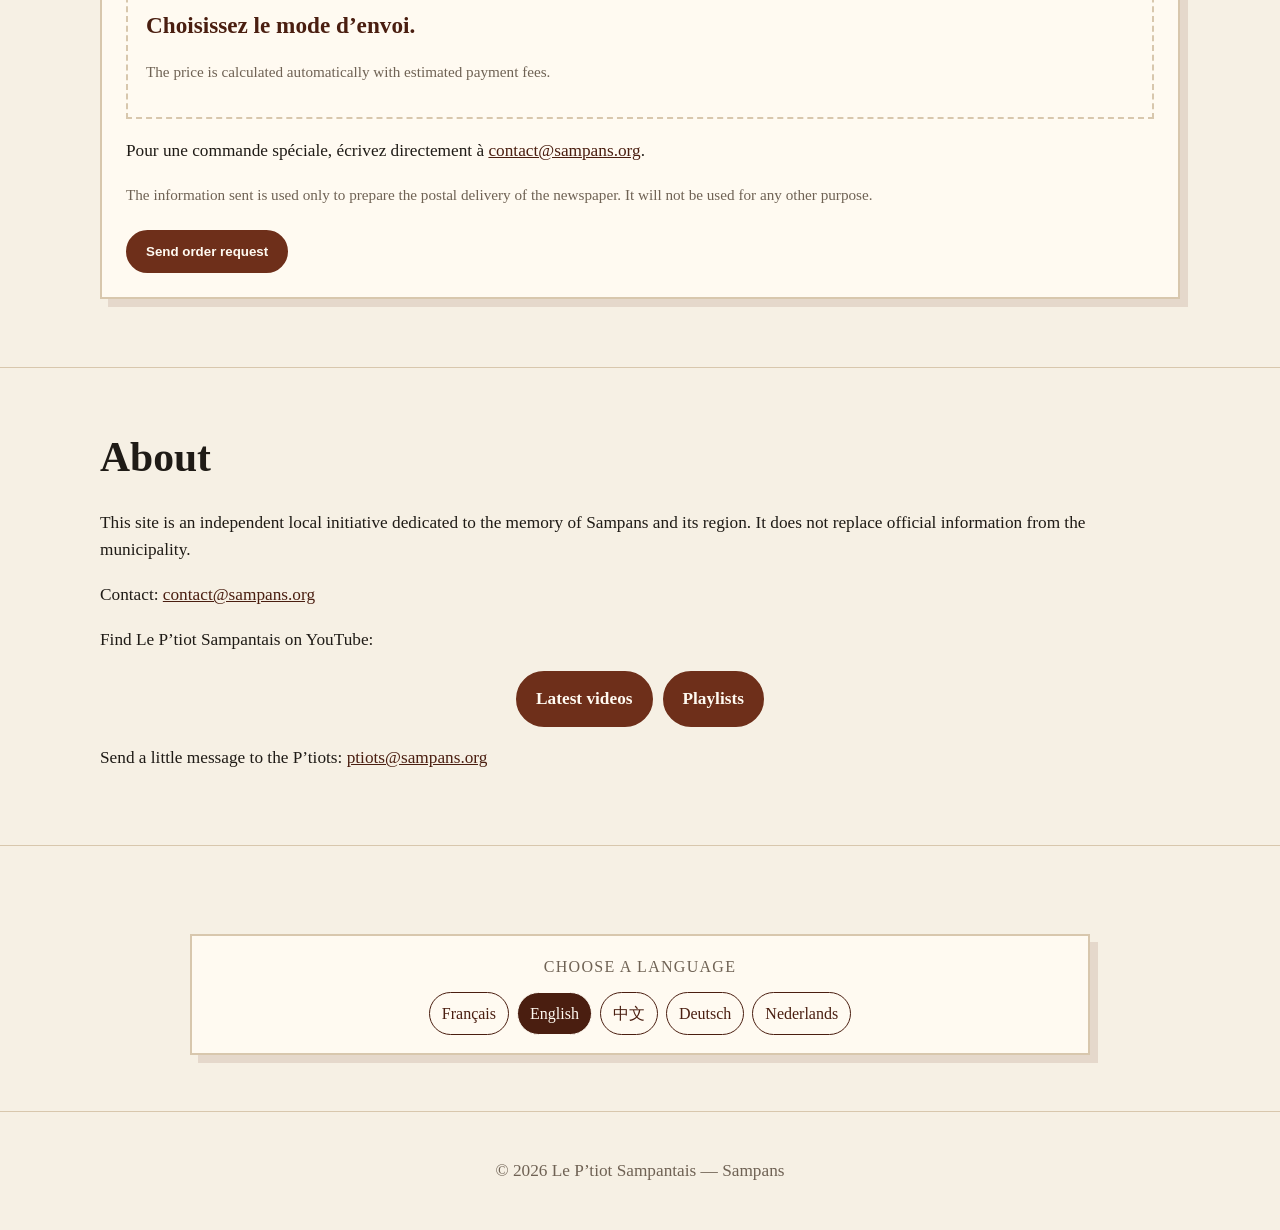
==== commit c8ea8f39: "Add files via upload" ====
--- a/index.html
+++ b/index.html
@@ -5,7 +5,7 @@
   <meta name="viewport" content="width=device-width, initial-scale=1">
   <title>Le P’tiot Sampantais — Sampans</title>
   <meta name="description" content="Site multilingue pour présenter Le P’tiot Sampantais, journal local inspiré de Sampans en 1902.">
-  <link rel="stylesheet" href="style.css">
+  <link rel="stylesheet" href="style.css?v=asmor40-1">
   <!-- Privacy-friendly analytics by Plausible -->
   <script async src="https://plausible.io/js/pa-1O7EbTApC3vd435JIiavt.js"></script>
   <script>
@@ -58,6 +58,24 @@
         </aside>
       </div>
     </section>
+    <section id="ag-asmor" class="section asmor-invitation-section" aria-labelledby="asmor-invitation-title">
+      <div class="container">
+        <div class="asmor-invitation-card">
+          <div class="asmor-anniversary" aria-hidden="true">
+            <span class="asmor-anniversary-name">ASMOR</span>
+            <span class="asmor-anniversary-years" data-i18n="asmorYears">40 ans</span>
+          </div>
+          <div class="asmor-invitation-copy">
+            <p class="asmor-invitation-kicker" data-i18n="asmorInvitation">Invitation</p>
+            <h2 id="asmor-invitation-title" data-i18n="asmorTitle">L’ASMOR fête ses 40 ans</h2>
+            <p data-i18n="asmorIntro">Vous êtes invités à l’assemblée générale des 40 ans de l’ASMOR. Rejoignez-nous pour marquer cet anniversaire et partager ce moment avec l’association.</p>
+            <a class="button primary asmor-register" href="https://forms.cloud.microsoft/e/BdMqP3BkTH?origin=lprLink&amp;lang=fr-FR" target="_blank" rel="noopener noreferrer" aria-describedby="asmor-registration-note" data-i18n="asmorRegister">S’inscrire à l’AG</a>
+            <p id="asmor-registration-note" class="small asmor-registration-note" data-i18n="asmorFormHint">Le formulaire d’inscription s’ouvre dans un nouvel onglet.</p>
+          </div>
+        </div>
+      </div>
+    </section>
+
 <section id="lancement" class="section news-section">
       <div class="container">
         <h2 data-i18n="newsTitle">Actualités</h2>
@@ -109,6 +127,13 @@
             <p data-i18n="newsDeputyText">Le 5 octobre 2026, Justine Gruet nous a reçus à sa permanence, à Dole. Nous lui avons présenté <em>Le P’tiot Sampantais</em> et le projet du Mont-Roland pour la Pentecôte 2027.</p>
             <p data-i18n="newsDeputyText2">Jacky, Éric et Marc étaient entourés de contributeurs devenus de vrais amis au fil de l’aventure. Chacun a partagé avec plaisir ce qui le rattache au journal ou au Mont-Roland.</p>
             <p data-i18n="newsDeputyText3">Justine Gruet a accueilli notre démarche avec intérêt et nous a apporté son soutien moral.</p>
+          </article>
+
+          <article id="actualite-asmor" class="news-card">
+            <h3 data-i18n="newsAsmorTitle">8. L’assemblée générale des 40 ans de l’ASMOR</h3>
+            <p data-i18n="newsAsmorText">À l’occasion de ses 40 ans, l’ASMOR vous invite à son assemblée générale. Pour participer à cette rencontre, inscrivez-vous à l’aide du formulaire ci-dessous.</p>
+            <p><a class="button primary asmor-register" href="https://forms.cloud.microsoft/e/BdMqP3BkTH?origin=lprLink&amp;lang=fr-FR" target="_blank" rel="noopener noreferrer" data-i18n="asmorRegister">S’inscrire à l’AG</a></p>
+            <p class="small" data-i18n="asmorFormHint">Le formulaire d’inscription s’ouvre dans un nouvel onglet.</p>
           </article>
         </div>
       </div>
@@ -878,6 +903,6 @@
   </main>
 
   <footer><div class="container"><p>© 2026 Le P’tiot Sampantais — Sampans</p></div></footer>
-  <script src="script.js"></script>
+  <script src="script.js?v=asmor40-1"></script>
 </body>
 </html>
--- a/style.css
+++ b/style.css
@@ -663,3 +663,103 @@
 .language-section .language-panel p {
   color: var(--muted);
 }
+
+
+/* Invitation to the ASMOR 40th-anniversary AGM. Scoped to the new block. */
+.asmor-invitation-section {
+  background: var(--paper);
+  padding-top: 36px;
+  padding-bottom: 36px;
+}
+.asmor-invitation-card {
+  display: grid;
+  grid-template-columns: 160px minmax(0, 1fr);
+  align-items: center;
+  gap: clamp(22px, 4vw, 44px);
+  padding: clamp(24px, 4vw, 40px);
+  background: var(--white);
+  border: 1px solid var(--line);
+  border-inline-start: 6px solid var(--accent);
+  box-shadow: 6px 6px 0 rgba(110, 47, 26, 0.10);
+}
+.asmor-anniversary {
+  display: flex;
+  flex-direction: column;
+  justify-content: center;
+  align-items: center;
+  min-height: 150px;
+  padding: 18px 12px;
+  border: 3px double var(--line);
+  color: var(--accent-dark);
+  text-align: center;
+}
+.asmor-anniversary-name {
+  font-size: 0.9rem;
+  font-weight: bold;
+  letter-spacing: 0.16em;
+}
+.asmor-anniversary-years {
+  font-size: clamp(1.6rem, 3vw, 2rem);
+  line-height: 1.3;
+  font-weight: bold;
+  margin-top: 10px;
+}
+.asmor-invitation-kicker {
+  margin: 0 0 8px;
+  font-size: 0.82rem;
+  font-weight: bold;
+  letter-spacing: 0.10em;
+  text-transform: uppercase;
+  color: var(--accent-dark);
+}
+.asmor-invitation-copy {
+  min-width: 0;
+}
+.asmor-invitation-copy h2 {
+  margin-bottom: 12px;
+  font-size: clamp(1.6rem, 3.5vw, 2.4rem);
+  line-height: 1.25;
+}
+.asmor-invitation-copy > p:not(.asmor-invitation-kicker) {
+  max-width: 66ch;
+}
+.asmor-register {
+  cursor: pointer;
+  max-width: 100%;
+  text-align: center;
+  overflow-wrap: anywhere;
+}
+.asmor-register:hover {
+  background: var(--accent-dark);
+  border-color: var(--accent-dark);
+}
+.asmor-register:focus-visible {
+  outline: 3px solid var(--accent-dark);
+  outline-offset: 4px;
+}
+.asmor-registration-note {
+  margin: 10px 0 0;
+}
+@media (max-width: 640px) {
+  .asmor-invitation-card {
+    grid-template-columns: minmax(0, 1fr);
+    gap: 20px;
+    padding: 24px 20px;
+  }
+  .asmor-anniversary {
+    width: max-content;
+    max-width: 100%;
+    min-height: 0;
+    flex-direction: row;
+    flex-wrap: wrap;
+    gap: 14px;
+    padding: 10px 16px;
+  }
+  .asmor-anniversary-years {
+    margin: 0;
+    font-size: 1.5rem;
+  }
+  .asmor-invitation-copy h2 {
+    font-size: 1.6rem;
+  }
+}
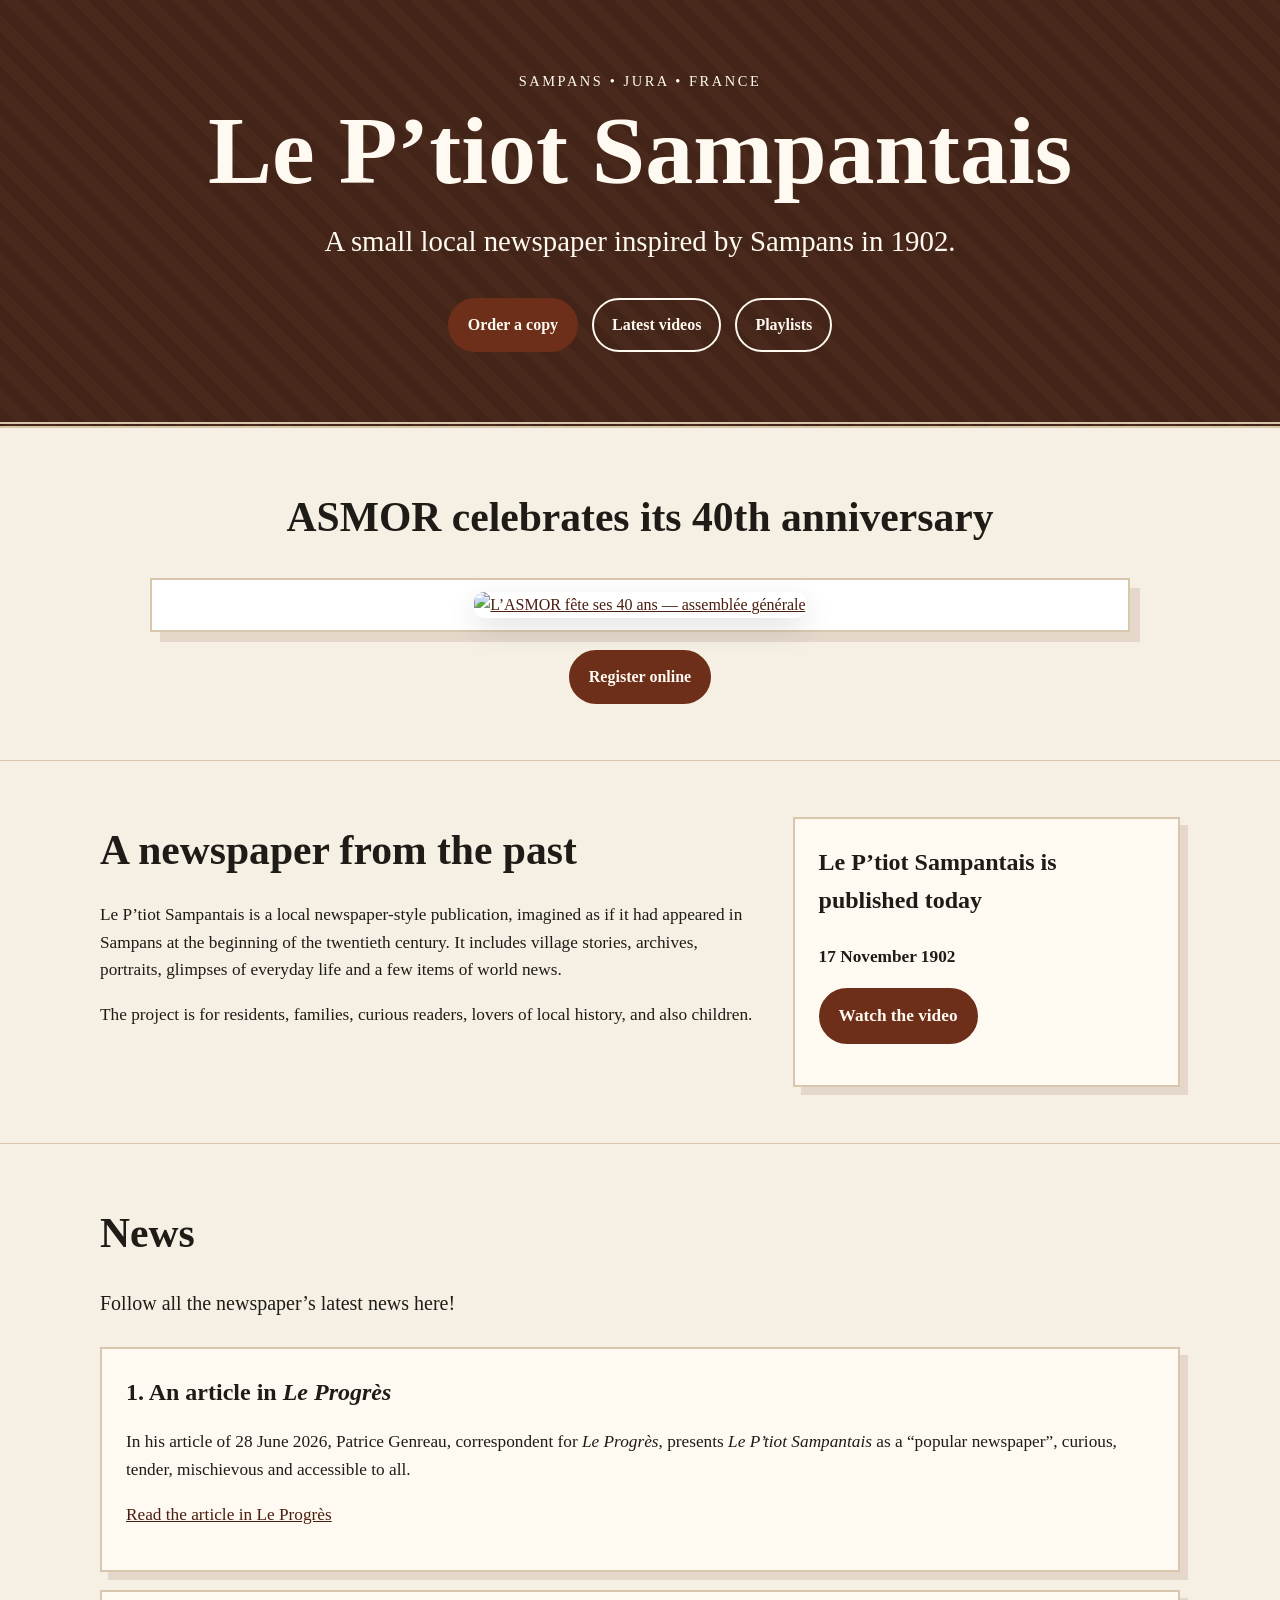
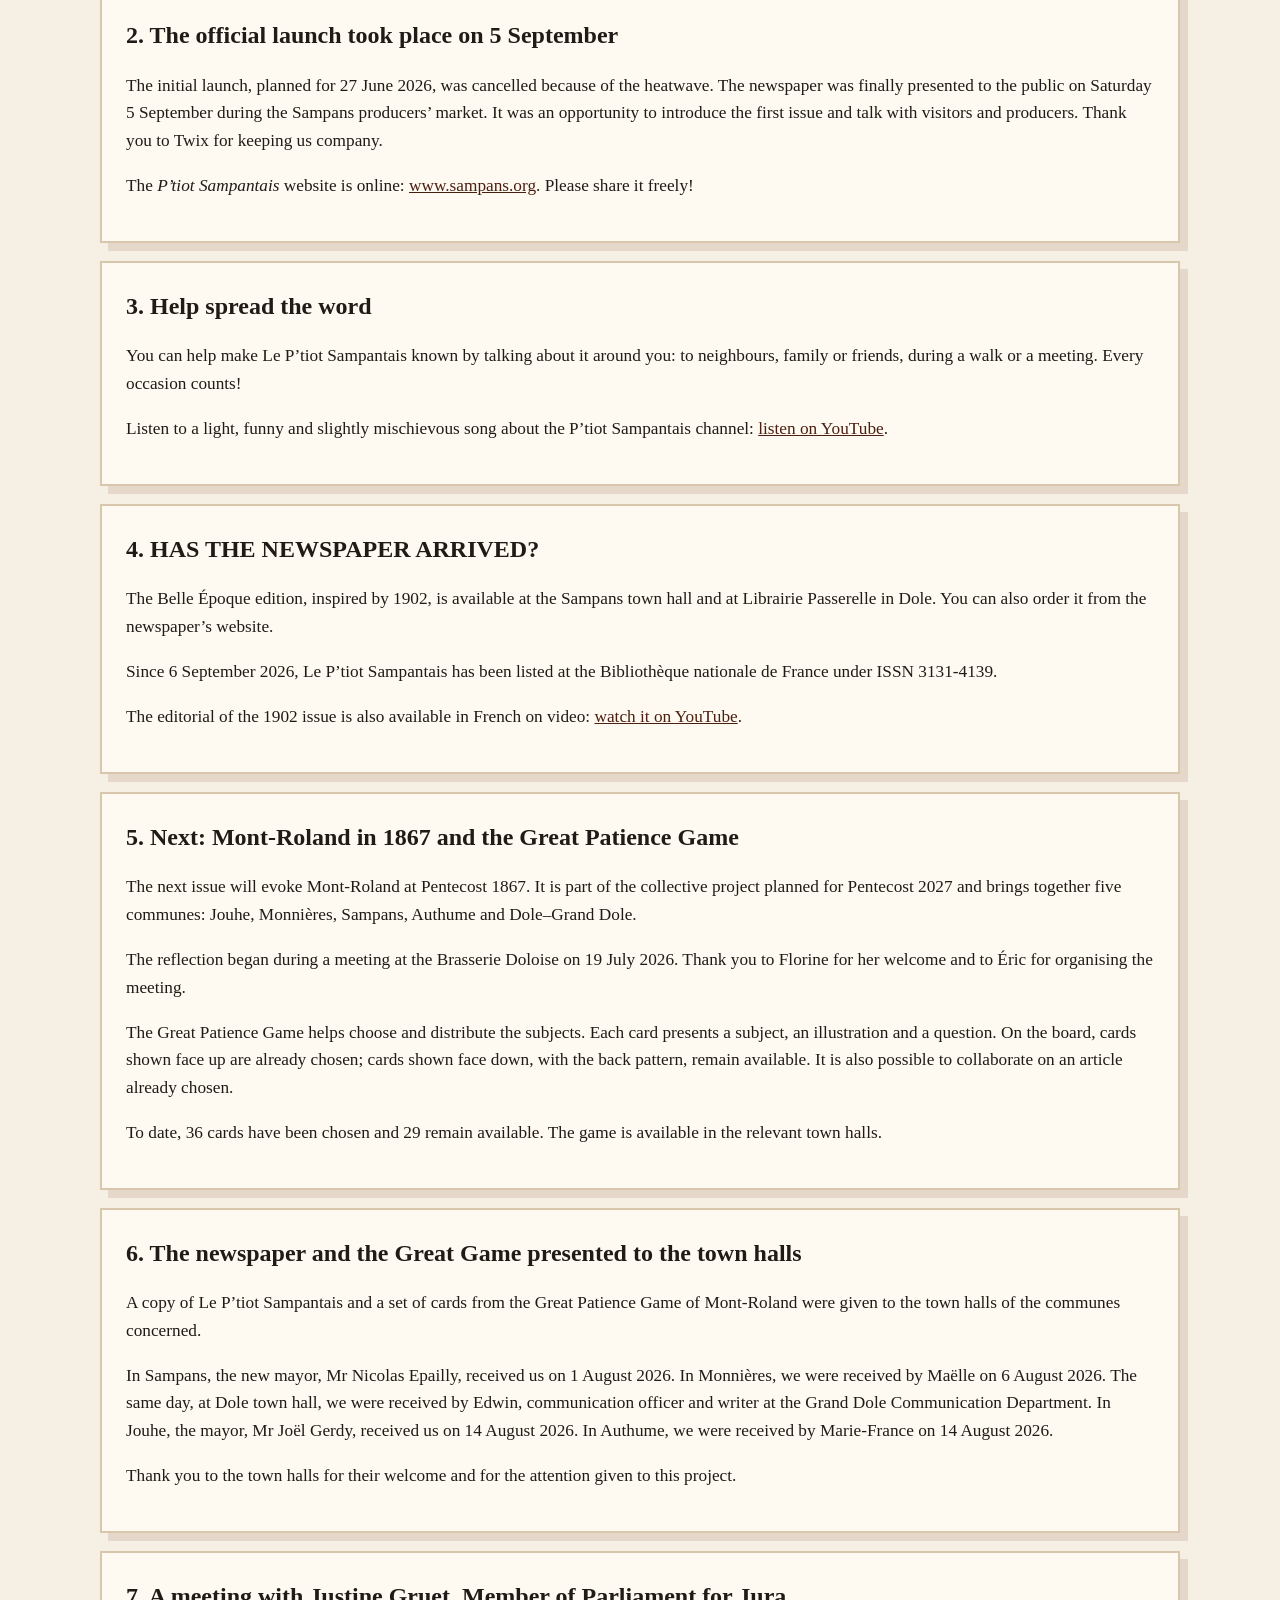
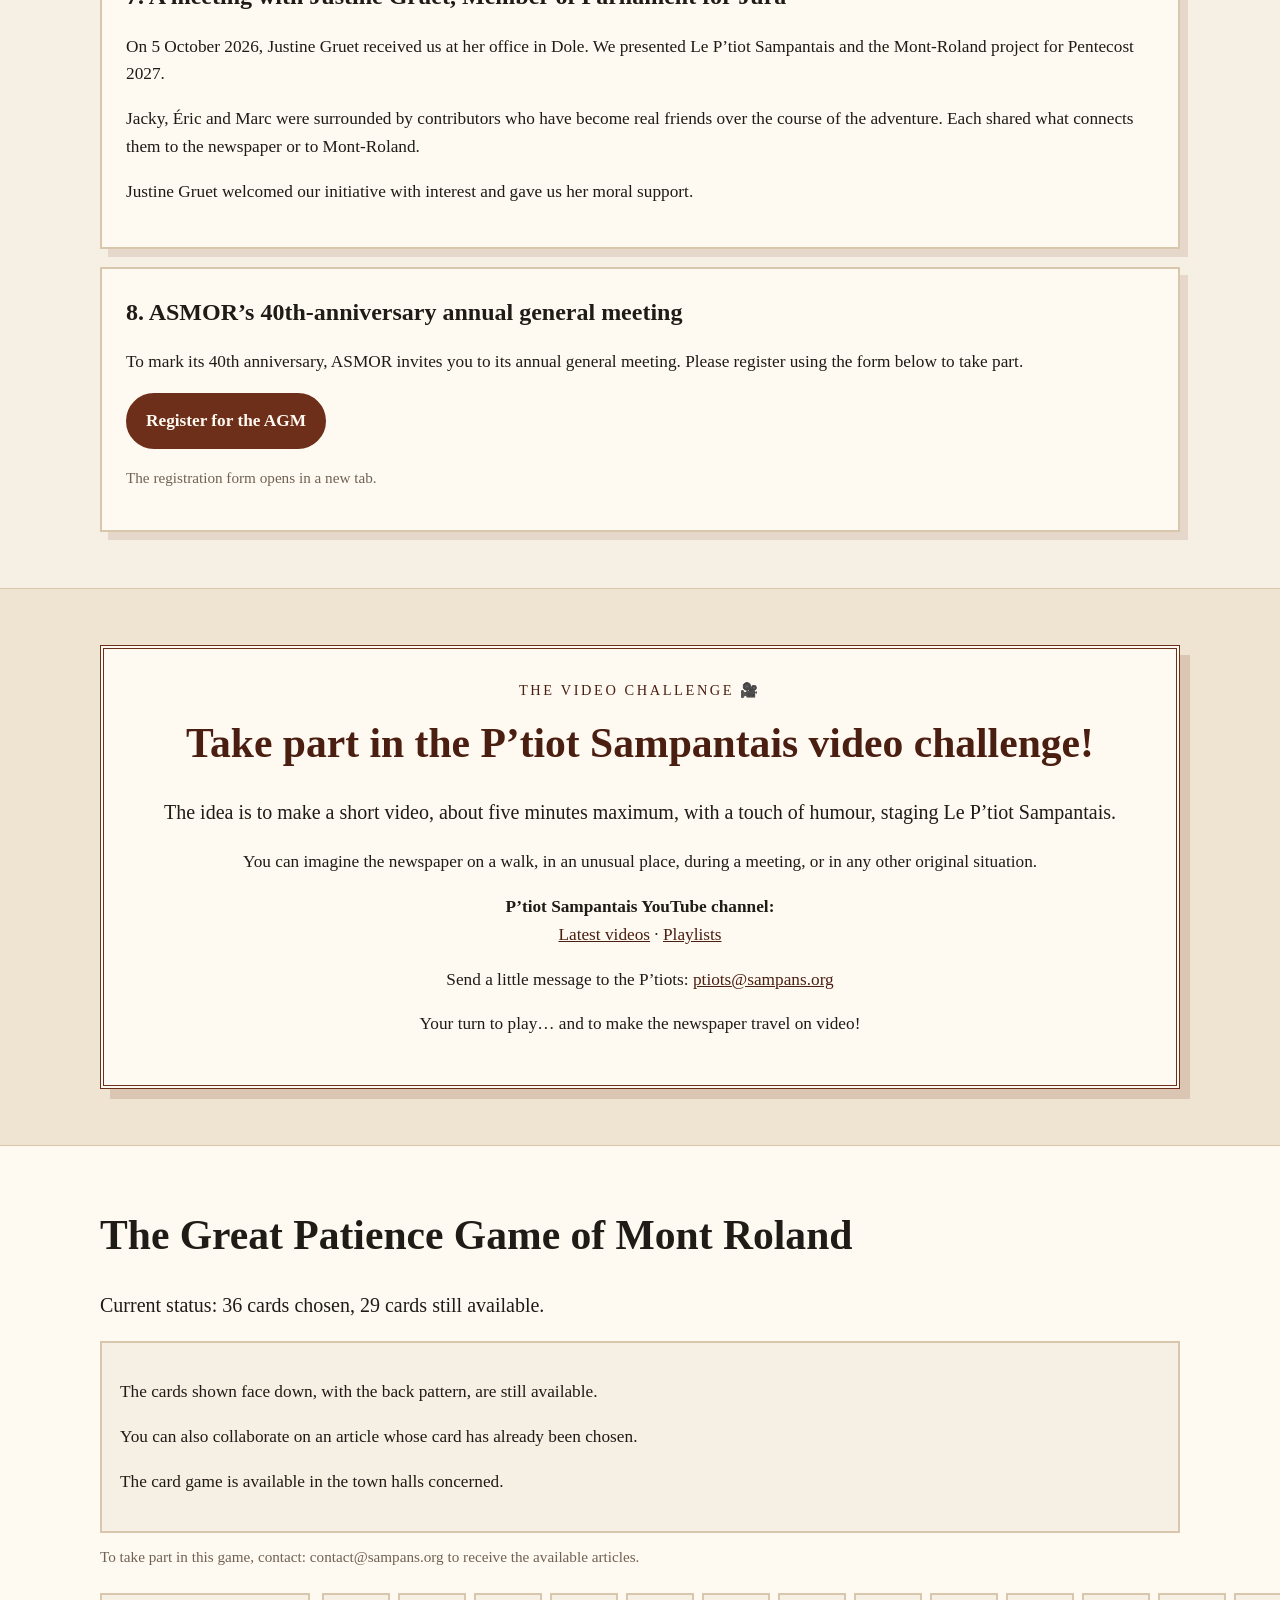
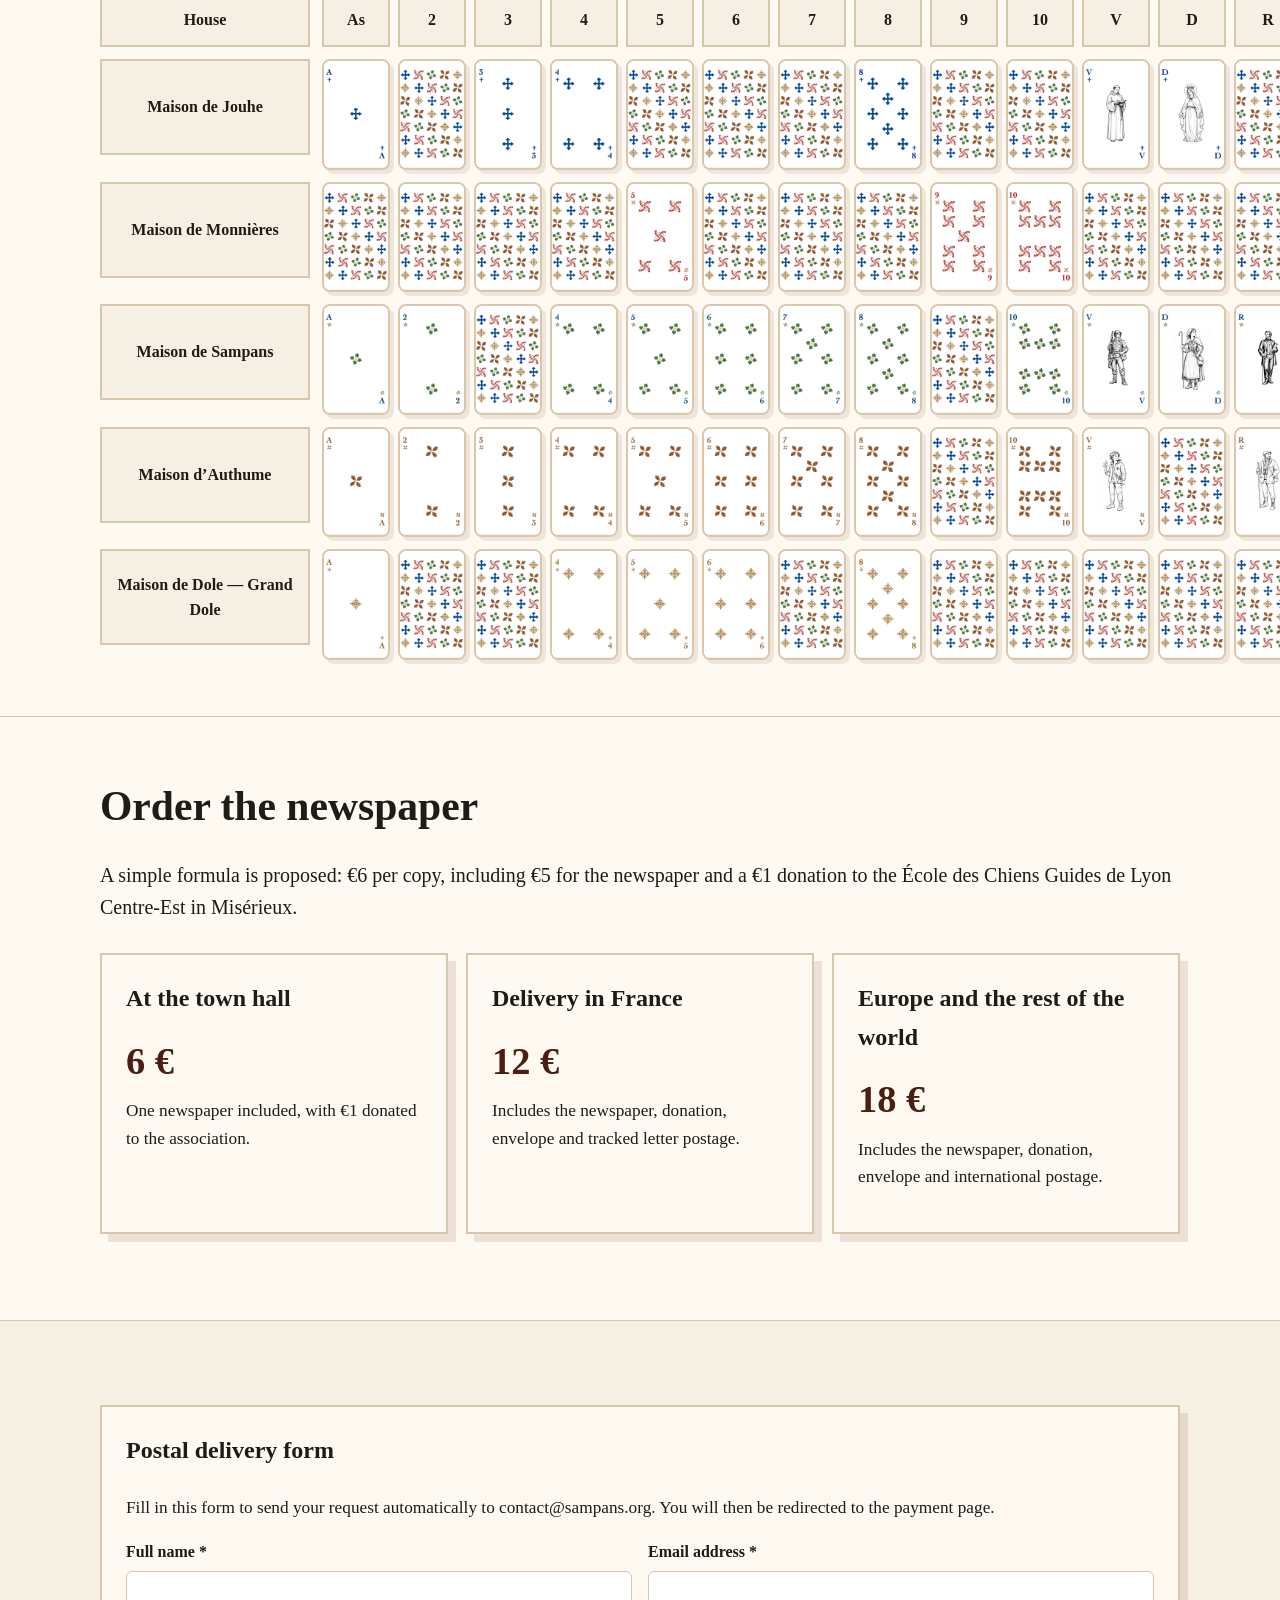
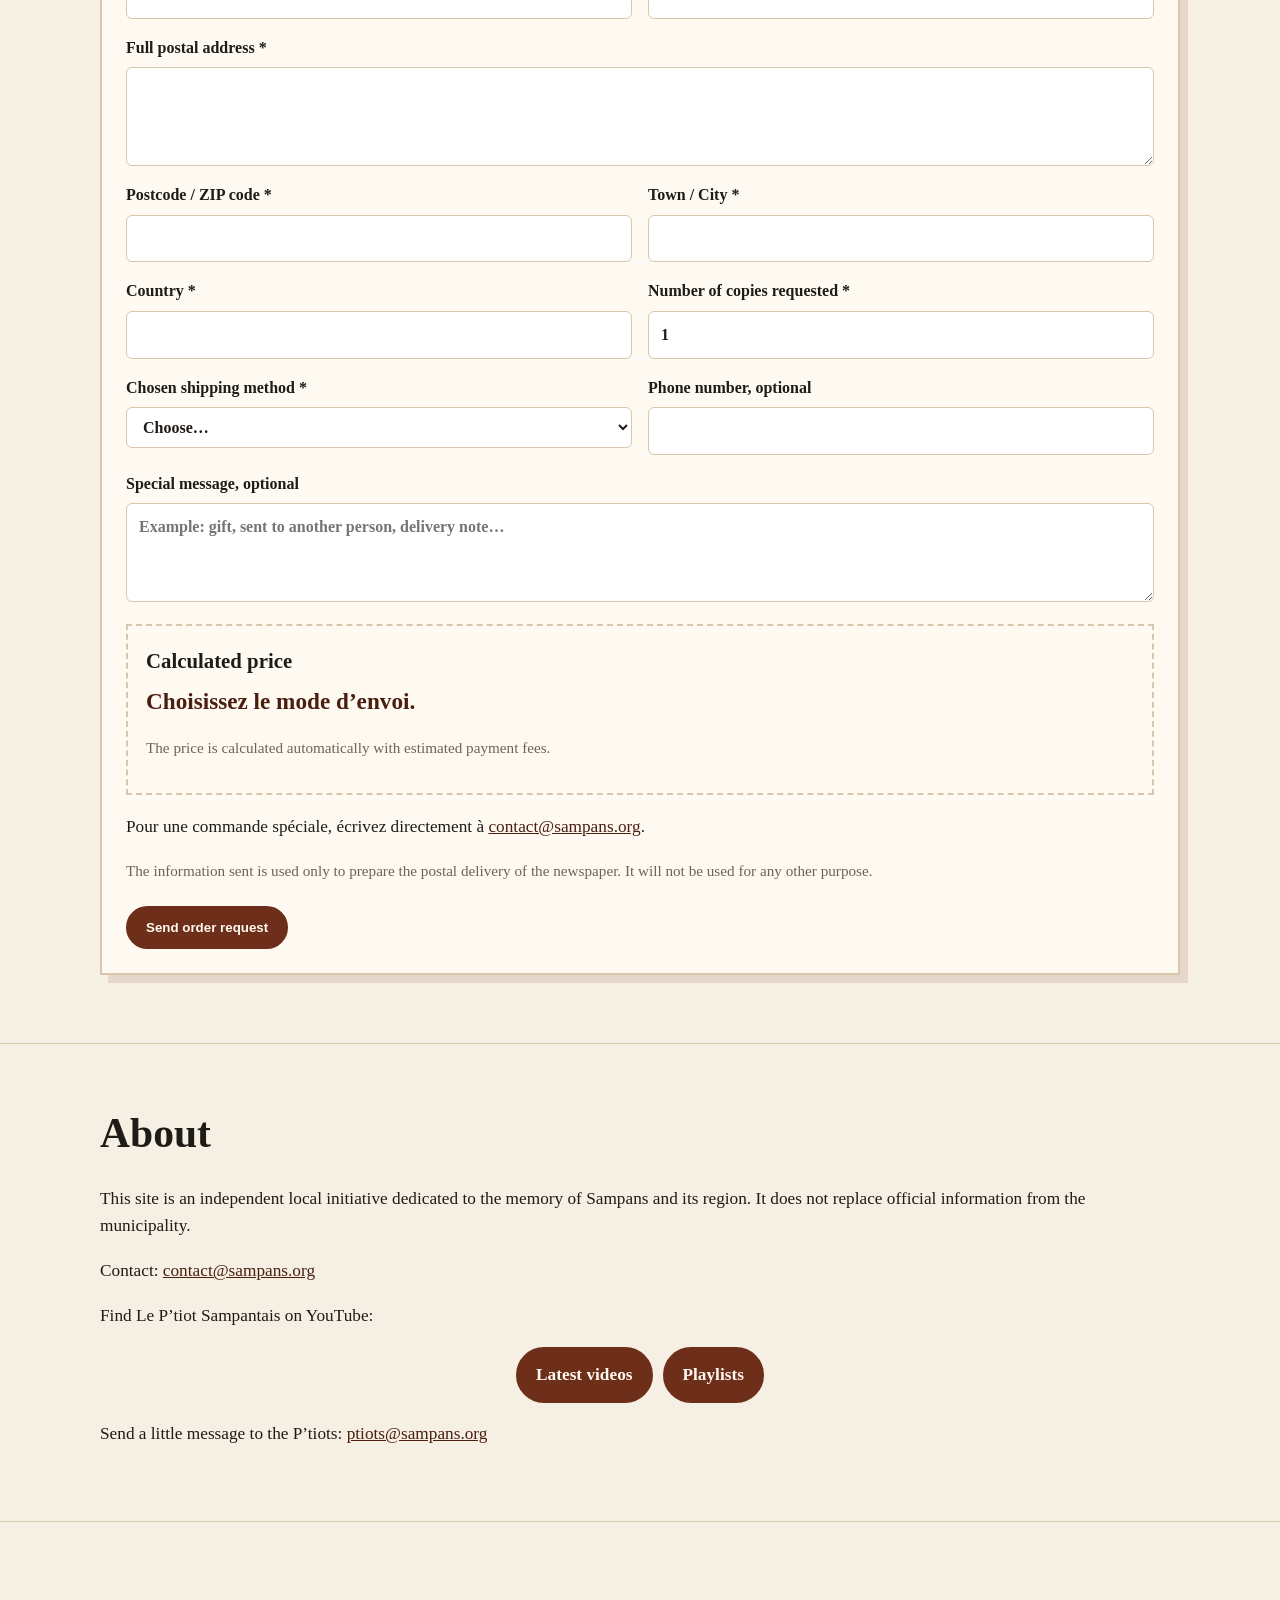
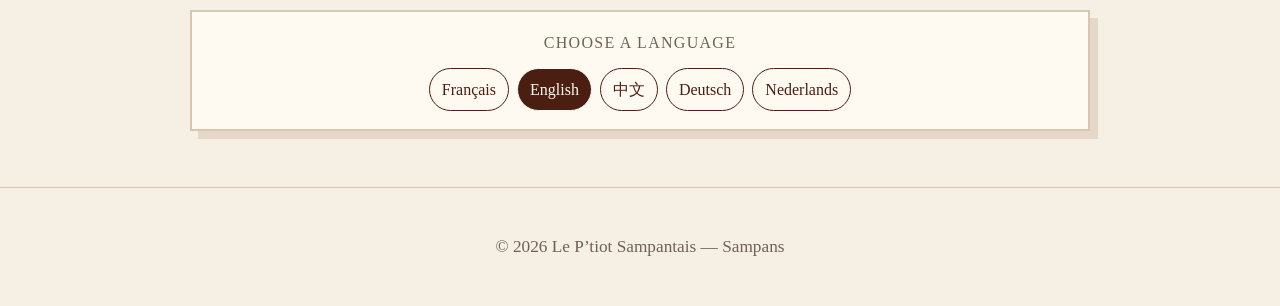
==== commit 75950d63: "Add files via upload" ====
--- a/index.html
+++ b/index.html
@@ -31,16 +31,16 @@
   </header>
 
   <main>
-<section id="porte-du-temps" class="section door-section">
+<section id="porte-du-temps" class="section door-section asmor-hero-section">
       <div class="container">
-        <h2 data-i18n="doorTitle">La porte du temps — 1902</h2>
-        <figure class="door-frame">
-          <img src="assets/p02-la-porte-du-temps-colorisee.png" alt="La porte du temps 1902, illustration colorisée" loading="lazy">
+        <h2 data-i18n="asmorHeroTitle">L’ASMOR fête ses 40 ans</h2>
+        <figure class="door-frame asmor-hero-frame">
+          <a href="https://forms.cloud.microsoft/e/BdMqP3BkTH?origin=lprLink&lang=fr-FR" target="_blank" rel="noopener noreferrer" class="asmor-hero-link">
+            <img src="assets/asmor-40-ans-illustration.png" alt="L’ASMOR fête ses 40 ans — assemblée générale" loading="lazy">
+          </a>
         </figure>
-        <div class="editorial-buttons">
-          <a class="button primary" href="https://youtu.be/f5jT_kXMYow" target="_blank" rel="noopener" data-i18n="editorialFrench">Éditorial en français</a>
-          <a class="button primary" href="https://youtu.be/ZVXPjvbiw0s" target="_blank" rel="noopener" data-i18n="editorialEnglish">Editorial in English</a>
-          <a class="button primary" href="https://youtu.be/N4IHKYNw-1A" target="_blank" rel="noopener" data-i18n="editorialChinese">中文社论</a>
+        <div class="editorial-buttons asmor-hero-buttons">
+          <a class="button primary asmor-hero-button" href="https://forms.cloud.microsoft/e/BdMqP3BkTH?origin=lprLink&lang=fr-FR" target="_blank" rel="noopener noreferrer" data-i18n="asmorHeroButton">S’inscrire en ligne</a>
         </div>
       </div>
     </section>
@@ -58,24 +58,6 @@
         </aside>
       </div>
     </section>
-    <section id="ag-asmor" class="section asmor-invitation-section" aria-labelledby="asmor-invitation-title">
-      <div class="container">
-        <div class="asmor-invitation-card">
-          <div class="asmor-anniversary" aria-hidden="true">
-            <span class="asmor-anniversary-name">ASMOR</span>
-            <span class="asmor-anniversary-years" data-i18n="asmorYears">40 ans</span>
-          </div>
-          <div class="asmor-invitation-copy">
-            <p class="asmor-invitation-kicker" data-i18n="asmorInvitation">Invitation</p>
-            <h2 id="asmor-invitation-title" data-i18n="asmorTitle">L’ASMOR fête ses 40 ans</h2>
-            <p data-i18n="asmorIntro">Vous êtes invités à l’assemblée générale des 40 ans de l’ASMOR. Rejoignez-nous pour marquer cet anniversaire et partager ce moment avec l’association.</p>
-            <a class="button primary asmor-register" href="https://forms.cloud.microsoft/e/BdMqP3BkTH?origin=lprLink&amp;lang=fr-FR" target="_blank" rel="noopener noreferrer" aria-describedby="asmor-registration-note" data-i18n="asmorRegister">S’inscrire à l’AG</a>
-            <p id="asmor-registration-note" class="small asmor-registration-note" data-i18n="asmorFormHint">Le formulaire d’inscription s’ouvre dans un nouvel onglet.</p>
-          </div>
-        </div>
-      </div>
-    </section>
-
 <section id="lancement" class="section news-section">
       <div class="container">
         <h2 data-i18n="newsTitle">Actualités</h2>
--- a/style.css
+++ b/style.css
@@ -763,3 +763,27 @@
     font-size: 1.6rem;
   }
 }
+
+
+/* ASMOR visual hero */
+.asmor-hero-section {
+  text-align: center;
+}
+
+.asmor-hero-frame img {
+  width: 100%;
+  max-width: 1200px;
+  height: auto;
+  display: block;
+  margin: 0 auto;
+  border-radius: 10px;
+  box-shadow: 0 10px 30px rgba(0,0,0,0.12);
+}
+
+.asmor-hero-link {
+  display: inline-block;
+}
+
+.asmor-hero-buttons {
+  margin-top: 18px;
+}
